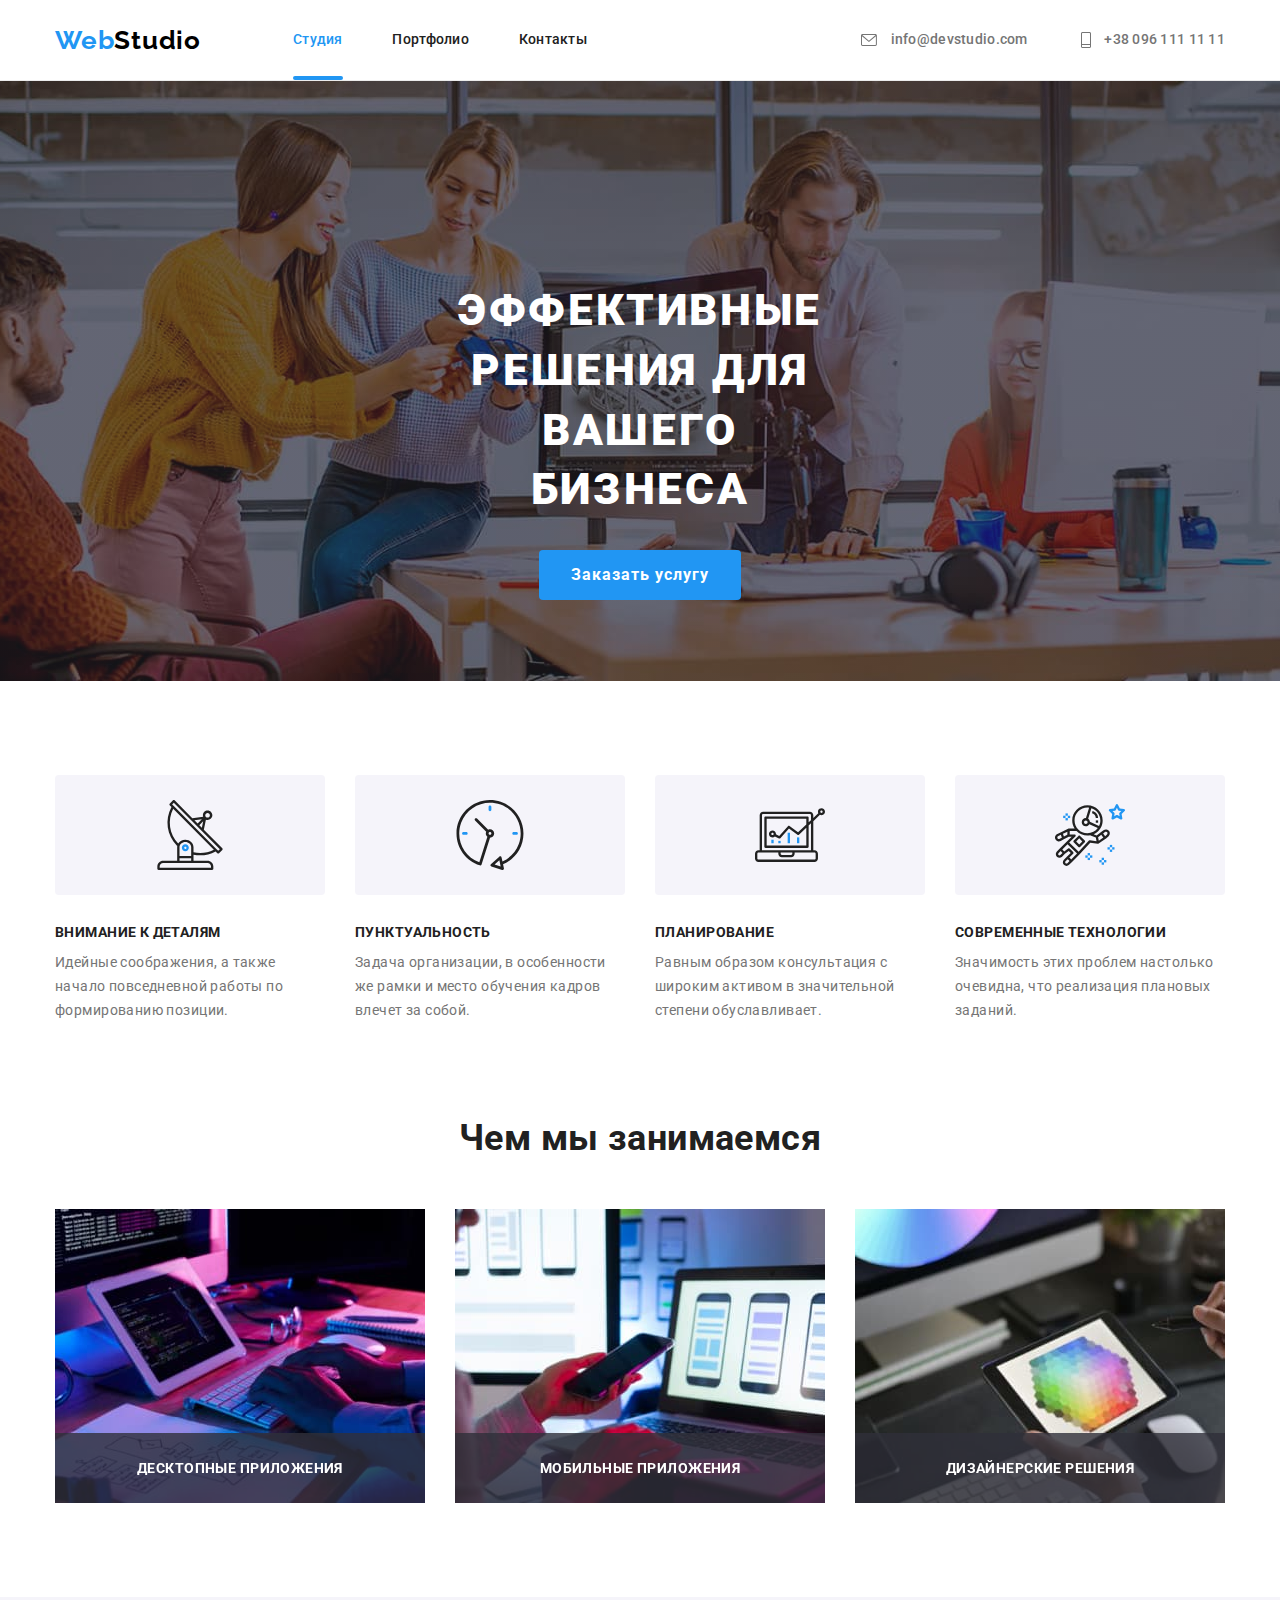
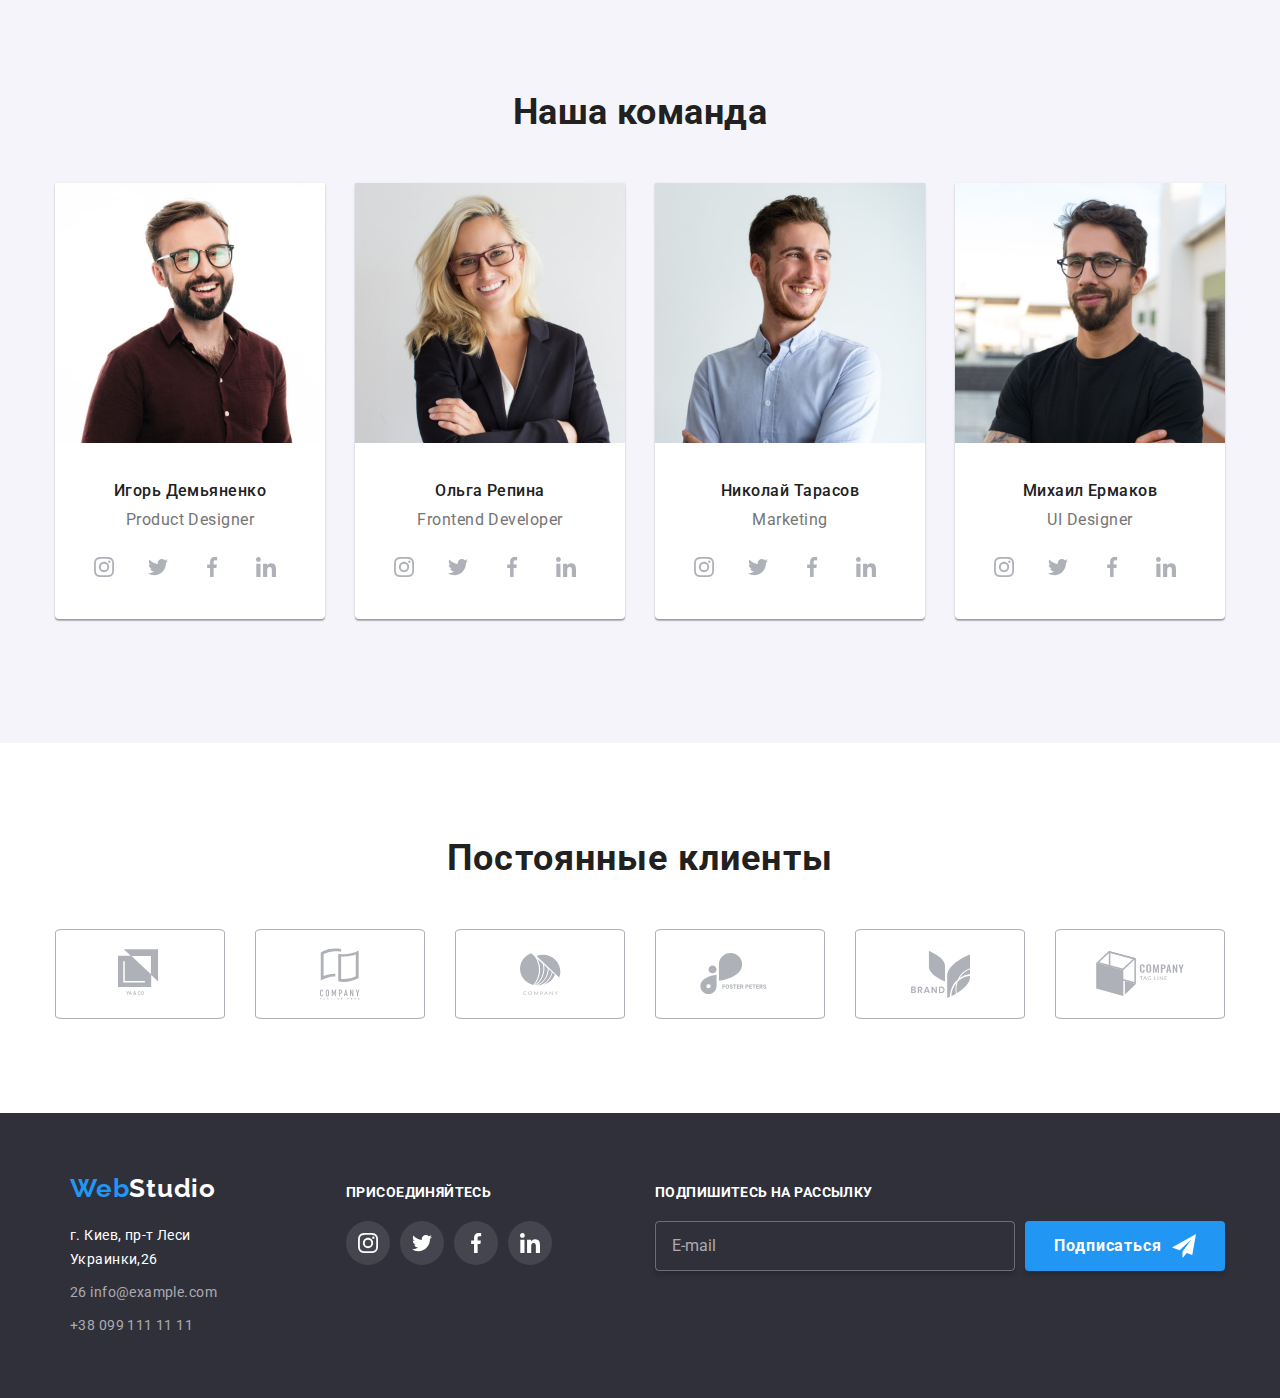
==== index.html @ d1e8213a "Клонирует файлы проекта" ====
<!DOCTYPE html>
<html lang="ru">
  <head>
    <meta charset="UTF-8" />
    <meta name="viewport" content="width=device-width, initial-scale=1.0" />
    <title>WebStudio</title>
    <link href="https://fonts.googleapis.com/css2?family=Raleway:wght@700&display=swap" rel="stylesheet">
    <link href="https://fonts.googleapis.com/css2?family=Roboto:wght@400;500;700&display=swap" rel="stylesheet">
    <link rel="stylesheet" href="https://cdnjs.cloudflare.com/ajax/libs/modern-normalize/1.0.0/modern-normalize.min.css">
    <link rel="stylesheet" href="./css/styles.css">
  </head>
  <body>
    <header class="header">
     <div class="flex-container">
      <nav class="flex-nav">
        <a href="index.html" class="logo"> <span class="accent">Web</span>Studio </a>
        <ul class="flex-list">
          <li><a href="./index.html" class="nav-link current">Студия</a></li>
          <li><a href="./portfolio.html" class="nav-link">Портфолио</a></li>
          <li><a href="#contacts" class="nav-link">Контакты</a></li>
        </ul>
      </nav>
      <address>
        <a href="mailto:info@devstudio.com" class="contact mail">
          <svg class="mail-icon">
            <use href="./images/sprite.svg#icon-envelope"></use>
          </svg>
          info@devstudio.com </a>
        <a href="tel:+380961111111" class="contact">
          <svg class="phone-icon">
            <use href="./images/sprite.svg#icon-Vector"></use>
          </svg>
          +38 096 111 11 11</a>
      </address>
    </div>
    </header>
    <main>
      <section class="m-section">
        <h1 class="m-section-title">Эффективные решения для вашего бизнеса</h1>
        <button type="button" class="m-section-service" data-modal-open>Заказать услугу</button>
      </section>

      <section class="advantages">
        <div class="container"><h2 class="visually-hidden">Преимущества компании</h2>
        <ul class="flex-advantages">
          <li class="list-item icon-antenna">
            <h3 class="advantages-list">Внимание к деталям</h3>
            <p class="advantages-text">
              Идейные соображения, а также начало повседневной работы по
              формированию позиции.
            </p>
          </li>
          <li class="list-item icon-clock">
            <h3 class="advantages-list">Пунктуальность</h3>
            <p class="advantages-text">
              Задача организации, в особенности же рамки и место обучения кадров
              влечет за собой.
            </p>
          </li>
          <li class="list-item icon-diagram">
            <h3 class="advantages-list">Планирование</h3>
            <p class="advantages-text">
              Равным образом консультация с широким активом в значительной
              степени обуславливает.
            </p>
          </li>
          <li class="list-item icon-astronaut">
            <h3 class="advantages-list">Cовременные технологии</h3>
            <p class="advantages-text">
              Значимость этих проблем настолько очевидна, что реализация
              плановых заданий.
            </p>
          </li>
        </ul></div>

        
      </section>

      <section class="work">
        <div class="container"><h2 class="work-title">Чем мы занимаемся</h2>
        <ul class="flex-work">
          <li class="work-item">
           
            <img class="work-image" src="./images/box1.jpg" alt="Компьютер" width="370" height="294" />
            <p class="work-name">Десктопные приложения</p>
           
          </li>
          <li class="work-item">
            <img class="work-image" src="./images/box2.jpg" alt="Телефон" width="370" height="294" />
            <p class="work-name">Мобильные приложения</p>
          </li>
          <li class="work-item">
            <img class="work-image" src="./images/box3.jpg" alt="Планшет" width="370" height="294" />
            <p class="work-name">Дизайнерские решения</p>
          </li>
        </ul></div>
      </section>

      <section class="team">
      <div class="container-team">
        <h2 class="team-title">Наша команда</h2>
        <div class="container-detail"> 
          <ul class="flex-team">
            <li class="list-item">
              <img src="./images/img.jpg" alt="Фото Игоря Демьяненко" width="270" height="260" />
              <h3 class="team-name">Игорь Демьяненко</h3>
              <p class="team-position">Product Designer</p>
              <ul class="link-list">
                <li>
                  <a href="" class="team-link">
                    <svg class="team-link-icon">
                      <use href="./images/sprite.svg#icon-instagram"></use>
                    </svg>
                  </a></li>
                <li><a href="" class="team-link">
                    <svg class="team-link-icon">
                      <use href="./images/sprite.svg#icon-twitter"></use>
                    </svg>
                  </a></li>
                <li><a href="" class="team-link">
                    <svg class="team-link-icon">
                      <use href="./images/sprite.svg#icon-facebook"></use>
                    </svg>
                  </a></li>
                <li><a href="" class="team-link">
                    <svg class="team-link-icon">
                      <use href="./images/sprite.svg#icon-linkedin"></use>
                    </svg>
                  </a></li>
              </ul>
            </li>
            <li class="list-item">
              <img src="./images/img(1).jpg" alt="Фото Ольги Репиной" width="270" height="260" />
              <h3 class="team-name">Ольга Репина</h3>
              <p class="team-position">Frontend Developer</p>
              <ul class="link-list">
                <li>
                  <a href="" class="team-link">
                  <svg class="team-link-icon">
                    <use href="./images/sprite.svg#icon-instagram"></use>
                  </svg>
                  </a></li>
                <li><a href="" class="team-link">
                  <svg class="team-link-icon">
                    <use href="./images/sprite.svg#icon-twitter"></use>
                  </svg>
                </a></li>
                <li><a href="" class="team-link">
                  <svg class="team-link-icon">
                    <use href="./images/sprite.svg#icon-facebook"></use>
                  </svg>
                </a></li>
                <li><a href="" class="team-link">
                  <svg class="team-link-icon">
                    <use href="./images/sprite.svg#icon-linkedin"></use>
                  </svg>
                </a></li>
              </ul>
            </li>
            <li class="list-item">
              <img src="./images/img(2).jpg" alt="Фото Николая Тарасова" width="270" height="260" />
              <h3 class="team-name">Николай Тарасов</h3>
              <p class="team-position">Marketing</p>
              <ul class="link-list">
                <li>
                  <a href="" class="team-link">
                    <svg class="team-link-icon">
                      <use href="./images/sprite.svg#icon-instagram"></use>
                    </svg>
                  </a></li>
                <li><a href="" class="team-link">
                    <svg class="team-link-icon">
                      <use href="./images/sprite.svg#icon-twitter"></use>
                    </svg>
                  </a></li>
                <li><a href="" class="team-link">
                    <svg class="team-link-icon">
                      <use href="./images/sprite.svg#icon-facebook"></use>
                    </svg>
                  </a></li>
                <li><a href="" class="team-link">
                    <svg class="team-link-icon">
                      <use href="./images/sprite.svg#icon-linkedin"></use>
                    </svg>
                  </a></li>
              </ul>
            </li>
            <li class="list-item">
              <img src="./images/img(3).jpg" alt="Фото Михаила Ермакова" width="270" height="260" />
              <h3 class="team-name">Михаил Ермаков</h3>
              <p class="team-position">UI Designer</p>
              <ul class="link-list">
                <li>
                  <a href="" class="team-link">
                    <svg class="team-link-icon">
                      <use href="./images/sprite.svg#icon-instagram"></use>
                    </svg>
                  </a></li>
                <li><a href="" class="team-link">
                    <svg class="team-link-icon">
                      <use href="./images/sprite.svg#icon-twitter"></use>
                    </svg>
                  </a></li>
                <li><a href="" class="team-link">
                    <svg class="team-link-icon">
                      <use href="./images/sprite.svg#icon-facebook"></use>
                    </svg>
                  </a></li>
                <li><a href="" class="team-link">
                    <svg class="team-link-icon">
                      <use href="./images/sprite.svg#icon-linkedin"></use>
                    </svg>
                  </a></li>
              </ul>
            </li>
          </ul>
        </div>
      </div>
       
      </section>
      <section class="clients customer">
        <div class="container">
          <h2 class="clients-title">Постоянные клиенты</h2>
          <ul class="client-list">
            <li>
              <a href="" class="clients-link">
                <svg class="clients-link-icon client1">
                  <use href="./images/sprite.svg#icon-client1"></use>
                </svg>
              </a>  
            </li>
            <li>
              <a href="" class="clients-link">
                <svg class="clients-link-icon client2">
                  <use href="./images/sprite.svg#icon-client2"></use>
                </svg>
              </a>
            </li>
            <li>
              <a href="" class="clients-link">
                <svg class="clients-link-icon client3">
                  <use href="./images/sprite.svg#icon-client3"></use>
                </svg>
              </a>
            </li>
            <li>
              <a href="" class="clients-link">
                <svg class="clients-link-icon client4">
                  <use href="./images/sprite.svg#icon-client4"></use>
                </svg>
              </a>
            </li>
            <li>
              <a href="" class="clients-link">
                <svg class="clients-link-icon client5">
                  <use href="./images/sprite.svg#icon-client5"></use>
                </svg>
              </a>
            </li>
            <li>
              <a href="" class="clients-link">
                <svg class="clients-link-icon client6">
                  <use href="./images/sprite.svg#icon-client6"></use>
                </svg>
              </a>
            </li>    
          </ul>
        </div>
      </section>
    </main>

  <footer class="footer-page">
    <div class="container flex-contacts">
      <div class="our-contacts">
        <a href="./index.html" class="logo footer-logo"><span class="accent">Web</span>Studio </a>
        <address id="contacts" class="footer-contacts">
          <span class="footer-address">г. Киев, пр-т Леси Украинки,26</span>
          <span class="mail">26 info@example.com</span>
          +38 099 111 11 11
        </address>
      </div>
      <div class="social">
        <p> присоединяйтесь </p>
        <ul class="social-list">
          <li>
            <a class="social-links">
              <svg class="social-links-icon">
                <use href="./images/sprite.svg#icon-instagram">
                </use>
              </svg>
            </a>
          </li>
          <li><a class="social-links">
              <svg class="social-links-icon">
                <use href="./images/sprite.svg#icon-twitter">
                </use>
              </svg>
            </a></li>
          <li><a class="social-links">
              <svg class="social-links-icon">
                <use href="./images/sprite.svg#icon-facebook">
                </use>
              </svg>
            </a></li>
          <li><a class="social-links">
              <svg class="social-links-icon">
                <use href="./images/sprite.svg#icon-linkedin">
                </use>
              </svg>
            </a></li>
        </ul>
      </div>
      <div class="subscription">
        <p> Подпишитесь на рассылку </p>
        <form class="form-email">
          <input class="input-email" type="email" name="email" placeholder="E-mail">
          <button class="subscribe">
            <svg class="send-icon">
              <use href="./images/sprite.svg#icon-send"></use>
            </svg>
            <span class="subscribe-text">Подписаться</span></button>
        </form>
      </div>
    </div>
  </footer>
  <div class="backdrop is-hidden" data-modal>
    <div class="modal">
      <button class="close" data-modal-close>
        <svg class="icon-close">
          <use href="./images/sprite.svg#icon-close">
          </use>
        </svg>
      </button>
      <b>Оставьте свои данные, мы вам перезвоним</b>
      <form class="Feedback">
        <label class="form-field">
          <span class="form-label">Имя</span>
          <svg class="icon-form">
            <use href="./images/sprite.svg#icon-person-black">
            </use>
          </svg>
          <input class="info" type="text" name="name" autocomplete="off">
        </label>
        <label class="form-field"><span class="form-label">Телефон</span>
          <svg class="icon-form">
            <use href="./images/sprite.svg#icon-phone-black">
            </use>
          </svg>
          <input class="info" type="tel" name="telefon" autocomplete="off">
        </label>
        <label class="form-field">
          <span class="form-label">Почта</span>
          <svg class="icon-form">
            <use href="./images/sprite.svg#icon-email-black">
            </use>
          </svg>
          <input class="info" type="email" name="email">
        </label>
        <label class="form-field" for="comment">Комментарий</label>
        <textarea class="comment" name="comment" rows="5"  id="comment" placeholder="Введите текст"></textarea>
        <label class="checkbox-agreement">
            <input class="checkbox" type="checkbox" name="agreement" autocomplete="off">
            <span class="checkbox-icon"></span>
            <span class="checkbox-text">Соглашаюсь с рассылкой и принимаю</span>
            <a class="agreement" href=""> Условия договора</a>
        </label>
        <button  class="send">Отправить</button>
      </form>
    </div>
  </div>
  <script src="./js/modal.js"></script>
  </body>
</html>
---- css/styles.css ----
/* основной цвет текста  #212121 */
/* вторичный цвет текста  #757575 */
/* Акцент #2196f3 */
/* Белый цвет, который часто используется в макете #ffffff */
/* Фон кнопки-фильтра "Портфолио" #f5f4fa */
/* Основной фон #FFFFFF */
/* Вторичный фон #F5F4FA */
/* Фон футера и осн секции #2F303A */

:root {
  --primary-text-color: #212121;
  --accent-text-color: #2196f3;
  --secondary-text-color: #757575;
  --another-text-color: #ffffff;
  --primery-bgc: #ffffff;
  --accent-bgc: #2196f3;
  --footer-m-section-bgc: #2f303a;
  --secondary-bgc: #f5f4fa;
  --another-bgc: #212121;
  --time-distribution-function: cubic-bezier(0.4, 0, 0.2, 1);
}

body {
  font-family: Roboto, sans-serif;
  font-weight: 400;
  font-size: 14px;
  line-height: 1.71;
  letter-spacing: 0.03em;

  color: var(--primary-text-color);
}

/* Стилизация по тегам */

button {
  font-family: inherit;
}

ul {
  padding: 0;
  margin: 0;

  list-style: none;
}

/* Контейнер */

.container {
  margin-left: auto;
  margin-right: auto;
  width: 1200px;
  padding-left: 15px;
  padding-right: 15px;

  /* outline: 2px solid tomato; */
}

/* Навигация и контакты */

.header {
  border-bottom: 1px solid #ececec;
  background-color: var(--primery-bgc);
}

.logo {
  font-family: Raleway, sans-serif;
  font-weight: 700;
  font-size: 26px;
  line-height: 1.19;
  text-decoration: none;
  letter-spacing: 0.03em;

  color: #000000;
}

.accent {
  color: var(--accent-text-color);
}

.nav-link,
.contact {
  font-weight: 500;
  line-height: 1.14;
  letter-spacing: 0.02em;
  text-decoration: none;

  color: var(--primary-text-color);

  transition: color 250ms var(--time-distribution-function);
}

.nav-link:hover,
.nav-link:focus {
  color: var(--accent-text-color);
}

.current {
  display: block;
  position: relative;
  color: var(--accent-text-color);
}

.current::after {
  content: "";
  display: block;
  width: 100%;
  height: 4px;
  border-radius: 2px;
  background-color: var(--accent-text-color);
  position: absolute;
  top: 44px;
}

.contact {
  color: var(--secondary-text-color);
  font-style: normal;
  transition: color 250ms var(--time-distribution-function);
}
.contact:hover,
.contact:focus {
  color: var(--accent-text-color);
}
.contact:hover .mail-icon,
.contact:focus .mail-icon {
  fill: var(--accent-text-color);
}
.contact:hover .phone-icon,
.contact:focus .phone-icon {
  fill: var(--accent-text-color);
}

.flex-container {
  margin-left: auto;
  margin-right: auto;
  width: 1200px;
  padding-left: 15px;
  padding-right: 15px;

  display: flex;
  justify-content: space-between;
  align-items: center;
  height: 80px;
}

.flex-nav {
  display: flex;
  width: 532px;
  justify-content: space-between;
  align-items: center;
}

.flex-list {
  display: flex;
  width: 294px;
  justify-content: space-between;
  align-items: center;
}

.header .mail {
  margin-right: 50px;
}

.mail-icon,
.phone-icon {
  display: inline-flex;
  vertical-align: middle;
  margin-right: 10px;
  width: 16px;
  height: 12px;
  fill: currentColor;
  transition: fill 250ms var(--time-distribution-function);
}

.phone-icon {
  width: 10px;
  height: 16px;
}

/* Главная секция  */

.m-section {
  height: 600px;
  max-width: 1600px;
  margin-left: auto;
  margin-right: auto;
  padding: 200px 452px;
  text-align: center;

  background-image: linear-gradient(
      to right,
      rgba(47, 48, 58, 0.4),
      rgba(47, 48, 58, 0.4)
    ),
    url(../images/Image-hero.jpg);
  background-repeat: no-repeat;
  background-position: center;
  background-size: cover;
  background-color: rgba(0, 0, 0, 0.8);
}

.m-section-title {
  margin-top: 0;
  margin-bottom: 30px;

  font-weight: 900;
  font-size: 44px;
  line-height: 1.36;
  letter-spacing: 0.06em;
  text-transform: uppercase;

  color: var(--another-text-color);

  /* outline: 2px solid tomato; */
}

.m-section-service {
  display: inline-block;
  padding: 10px 32px;
  border-radius: 4px;
  min-width: 200px;
  border: none;

  font-weight: 700;
  font-size: 16px;
  line-height: 1.875;
  letter-spacing: 0.06em;
  text-align: center;

  background-color: var(--accent-text-color);
  color: var(--another-text-color);

  transition: background-color 250ms var(--time-distribution-function), color 250ms var(--time-distribution-function);
}

.m-section-service:hover,
.m-section-service:focus {
  background-color: var(--primery-bgc);
  color: var(--accent-text-color);
}

/* Модальное окно */

.backdrop {
  position: fixed;
  top: 0;
  left: 0;

  width: 100%;
  height: 100%;

  background: rgba(0, 0, 0, 0.2);

  opacity: 1;
  transition: opacity 250ms var(--time-distribution-function);
}

.backdrop.is-hidden {
  opacity: 0;
  pointer-events: none;
}

.backdrop.is-hidden .modal {
  transform: translate(-50%, -50%) scale(1.3);
}

.modal {
  position: absolute;
  top: 50%;
  left: 50%;
  padding: 40px;

  min-width: 528px;
  min-height: 581px;

  background-color: var(--primery-bgc);

  transform: translate(-50%, -50%) scale(1);
  transition: transform 250ms var(--time-distribution-function);
}

.close {
  position: absolute;
  top: 8px;
  right: 8px;

  width: 30px;
  height: 30px;

  border: 1px solid rgba(0, 0, 0, 0.1);
  border-radius: 50%;
  background: var(--primery-bgc);
}

.icon-close{
  position: absolute;
  top: 50%;
  left: 50%;
  transform: translate(-50%, -50%);

  width: 18px;
  height: 18px;
}

.close:hover,
.close:focus {
  fill: var(--accent-bgc);
}

.modal b {
  display: block;
  margin-bottom: 12px;

  font-size: 20px;
  line-height: 1.15;
  text-align: center;
}

.info {
  display: block;
  margin-top: 4px;
  margin-bottom: 10px;
  padding-top: 11px;
  padding-right: 12px;
  padding-bottom: 11px;
  padding-left: 42px;
  width: 100%;
  height: 40px;

  border: 1px solid rgba(33, 33, 33, 0.2);
  border-radius: 4px;

  transition: border-color 250ms var(--time-distribution-function);
}

.form-field {
  position: relative;
  display: block;

  font-size: 12px;
  line-height: 1.17;
  letter-spacing: 0.01em;

  color: var(--secondary-text-color);
}

.icon-form {
  position: absolute;
  width: 18px;
  height: 18px;
  left: 12px;
  bottom: 11px;

  transition: fill 250ms var(--time-distribution-function);
}

.comment {
  display: block;
  padding: 12px 16px;
  margin-top: 4px;
  margin-bottom: 20px;
  width: 100%;
  height: 120px;
  resize: none;

  border: 1px solid rgba(33, 33, 33, 0.2);
  border-radius: 4px;

  transition: border-color 250ms var(--time-distribution-function);
}

.comment::placeholder {
  color: rgba(117, 117, 117, 0.5);
  font-size: 12px;
  line-height: 1.17;
  letter-spacing: 0.01em;
}

.checkbox-agreement {
  display: flex;
  justify-content: center;
  align-items: center;

  margin-bottom: 30px;
}

.checkbox {
  position: absolute !important;
  clip: rect(1px 1px 1px 1px);
  clip: rect(1px, 1px, 1px, 1px);
  padding: 0 !important;
  border: 0 !important;
  height: 1px !important;
  width: 1px !important;
  overflow: hidden;
}

.checkbox-icon {
  display: inline-block;
  margin-right: 7px;
  width: 16px;
  height: 15px;
  border: 2px solid var(--another-bgc);
  border-radius: 2px;

  transition: background-color 250ms var(--time-distribution-function),border-color 250ms var(--time-distribution-function);
}

.checkbox-text {
  color: var(--secondary-text-color);
}

.checkbox:checked + .checkbox-icon {
  background-image: url(../icons/icon-check.svg);
  background-size: contain;
  background-origin: border-box;

  background-color: var(--accent-bgc);
  border-color: var(--accent-bgc);
}

.agreement {
  margin-left: 7px;
  color: var(--accent-text-color);
}

.send {
  position: absolute;
  bottom: 40px;
  left: 50%;
  transform: translateX(-50%);
  display: block;
  padding-top: 10px;
  padding-bottom: 10px;

  min-width: 200px;

  font-weight: 700;
  font-size: 16px;
  line-height: 1.875;
  text-align: center;
  letter-spacing: 0.06em;

  color: var(--another-text-color);
  background-color: var(--accent-bgc);
  box-shadow: 0px 4px 4px rgba(0, 0, 0, 0.15);
  border-radius: 4px;
  border: none;

  transition: background-color 250ms var(--time-distribution-function)
}

.send:hover,
.send:focus {
  background-color: #188CE8;
  
}

.form-field:focus-within .icon-form {
  fill: var(--accent-bgc);
  
}

.form-field:focus-within .info {
  outline: none;
  border-color: var(--accent-bgc);
}

.comment:focus {
  outline: none;
  border-color: var(--accent-bgc);
}

  /* Преимущества */
  .visually-hidden {
    position: absolute !important;
    clip: rect(1px 1px 1px 1px);
    clip: rect(1px, 1px, 1px, 1px);
    padding: 0 !important;
    border: 0 !important;
    height: 1px !important;
    width: 1px !important;
    overflow: hidden;
  }
  .advantages {
    padding-top: 94px;
    padding-bottom: 94px;
  }

  .flex-advantages {
    display: flex;
    flex-wrap: wrap;
  }

  .flex-advantages .list-item {
    width: calc((100% - 90px) / 4);
  }

  .flex-advantages .list-item:not(:last-child) {
    margin-right: 30px;
  }

  .advantages-list {
    margin-top: 30px;
    margin-bottom: 10px;

    text-transform: uppercase;
    font-size: 14px;
    line-height: 1.14;
  }

  .advantages-text {
    margin-top: 0;
    margin-bottom: 0;

    color: var(--secondary-text-color);
  }

  .advantages .list-item::before {
    content: " ";
    display: block;
    height: 120px;
    background-color: #f5f4fa;
    border-radius: 4px;
    background-repeat: no-repeat;
    background-position: center;
    background-size: 70px;

    /* outline: 1px solid blue; */
  }

  .icon-antenna::before {
    background-image: url(../icons/antenna.svg);
  }
  .icon-clock::before {
    background-image: url(../icons/clock.svg);
  }
  .icon-diagram::before {
    background-image: url(../icons/diagram.svg);
  }
  .icon-astronaut::before {
    background-image: url(../icons/astronaut.svg);
  }

  /* Услуги и Команда */

  .work {
    padding-bottom: 94px;
  }

  .flex-work > img {
    display: block;
  }

  .work-image {
    display: block;
  }

  .flex-work {
    display: flex;
    flex-wrap: wrap;
    justify-content: space-between;

    /* outline: 2px solid tomato; */
  }
  .work-item {
    /* display: flex; */
    position: relative;
  }

  .work-name {
    display: block;
    margin: 0;
    padding: 27px 0;
    width: 100%;
    font-weight: 700;
    line-height: 1.143;
    text-transform: uppercase;
    text-align: center;

    color: var(--another-text-color);

    position: absolute;
    bottom: 0;
    left: 50%;
    transform: translate(-50%);
    z-index: 1;
  }

  .work-item::after {
    display: block;
    content: "";
    width: 100%;
    height: 70px;
    background-color: rgba(47, 48, 58, 0.8);

    position: absolute;
    bottom: 0;
  }

  .flex-team {
    display: flex;
    flex-wrap: wrap;
    justify-content: space-between;
  }

  .container-team {
    padding: 94px 0;

    background-color: var(--secondary-bgc);

    /* outline: 2px solid tomato; */
  }

  .container-detail {
    margin-left: auto;
    margin-right: auto;
    width: 1200px;
    padding-left: 15px;
    padding-right: 15px;
    padding-bottom: 30px;

    /* outline: 2px solid tomato; */
  }

  .flex-team .list-item {
    background: #ffffff;
    box-shadow: 0px 1px 3px rgba(0, 0, 0, 0.12), 0px 1px 1px rgba(0, 0, 0, 0.14),
      0px 2px 1px rgba(0, 0, 0, 0.2);
    border-radius: 0px 0px 4px 4px;
    padding-bottom: 30px;
    /* outline: 2px solid tomato; */
  }

  .work-title,
  .team-title {
    margin-top: 0;
    margin-bottom: 50px;

    font-size: 36px;
    line-height: 1.17;
    text-align: center;
  }

  .team-name {
    margin-top: 30px;
    margin-bottom: 10px;

    font-weight: 500;
    font-size: 16px;
    line-height: 1.19;
    text-align: center;
    letter-spacing: 0.03em;
  }

  .team-position {
    margin: 0;
    font-size: 16px;
    line-height: 1.19;
    text-align: center;
    letter-spacing: 0.03em;

    color: var(--secondary-text-color);
  }

  .link-list {
    display: flex;
    margin-top: 16px;
    align-items: center;
    justify-content: center;
  }

  .team-link {
    display: flex;
    width: 44px;
    height: 44px;
    margin-right: 10px;
    align-items: center;
    justify-content: center;
    border-radius: 50%;
    transition: background-color 250ms var(--time-distribution-function);
  }

  .team-link:hover,
  .team-link:focus {
    background-color: var(--accent-text-color);
    border-radius: 50%;
  }
  .team-link:hover .team-link-icon,
  .team-link:focus .team-link-icon {
    fill: var(--another-text-color);
  }

  .team-link-icon {
    width: 20px;
    height: 20px;
    fill: #afb1b8;
    background-position: 50% 50%;
    transition: fill 250ms var(--time-distribution-function);
  }

  /* .team-position::after {
  content: "";
  display: block;
  height: 44px;
  width: 206px;
  margin-left: 32px;
  background-image: url(../icons/linkedin.svg), url(../icons/facebook.svg),
    url(../icons/twitter.svg), url(../icons/instagram.svg);
  background-repeat: no-repeat;
  background-position: 100%, 75%, 50%, 25%;
  background-size: 20px 20px;
  outline: 2px solid tomato; */
}

/* Постоянные клиенты */

.clients {
  padding-bottom: 94px;
}
.customer {
  padding-top: 94px;
  padding-bottom: 94px;
}

.clients-title {
  margin: 0;
  font-size: 36px;
  line-height: 1.17;
  text-align: center;
  letter-spacing: 0.03em;
  margin-bottom: 50px;
}

.client-list {
  display: flex;
  flex-wrap: wrap;
  justify-content: space-between;
}

.clients-link {
  display: flex;
  width: 170px;
  height: 90px;
  justify-content: center;
  align-items: center;
  border: 1px solid #afb1b8;
  border-radius: 4%;
  transition: border 250ms var(--time-distribution-function);
}

.clients-link-icon {
  fill: #afb1b8;
  transition: fill 250ms var(--time-distribution-function);
}

.clients-link:hover,
.clients-link:focus {
  border: 1px solid var(--accent-text-color);
}

.clients-link:hover .clients-link-icon,
.clients-link:focus .clients-link-icon {
  fill: var(--accent-text-color);
}

.client1 {
  width: 44.27px;
  height: 49.23px;
}
.client2 {
  width: 40px;
  height: 52px;
}
.client3 {
  width: 41px;
  height: 42.6px;
}
.client4 {
  width: 79.66px;
  height: 42.02px;
}
.client5 {
  width: 59px;
  height: 47px;
}
.client6 {
  width: 88.48px;
  height: 45.44px;
}

/* Подвал*/

.footer-page {
  padding: 60px 0;

  background-color: var(--footer-m-section-bgc);
}

.footer-contacts {
  display: inline-block;
  margin-right: 70px;
  padding-left: 15px;
  padding-right: 15px;

  font-style: normal;

  color: rgba(255, 255, 255, 0.6);

  /* outline: 2px solid tomato; */
}

.footer-logo {
  display: block;
  margin-bottom: 20px;
  padding-left: 15px;
  padding-right: 15px;

  color: var(--another-text-color);

  /* outline: 2px solid tomato; */
}

.footer-address {
  display: block;
  margin-bottom: 9px;

  color: var(--another-text-color);
}

.footer-page .mail {
  display: block;
  margin-bottom: 9px;
}
.footer-page .flex-contacts {
  display: flex;
  align-items: baseline;
  justify-content: flex-start;
}
.social,
.subscription {
  font-weight: 700;
  line-height: 1.14em;
  letter-spacing: 0.03em;
  text-transform: uppercase;

  color: var(--another-text-color);
}

.social {
  margin-right: 93px;
}

.social p {
  margin: 0;
  margin-bottom: 20px;
}
.social-list {
  display: flex;
  align-items: center;
  justify-content: center;
}
.social-links {
  display: flex;
  width: 44px;
  height: 44px;
  margin-right: 10px;
  align-items: center;
  justify-content: center;
  border-radius: 50%;
  background-color: rgba(255, 255, 255, 0.1);
  transition: background-color 250ms var(--time-distribution-function);
}

.social-links-icon {
  width: 20px;
  height: 20px;
  background-position: 50% 50%;
  fill: var(--another-text-color);
}
.social-links:hover,
.social-links:focus {
  background-color: var(--accent-text-color);
}

.subscription p {
  margin: 0;
  margin-bottom: 20px;
}

.form-email {
  display: flex;
  justify-content: space-between;

  min-width: 570px;
}

.input-email {
  width: 100%;
  margin-right: 10px;
  padding: 15px 16px;

  color: var(--another-text-color);
  border: 1px solid rgba(255, 255, 255, 0.3);
  border-radius: 4px;
  box-shadow: 0px 4px 4px rgba(0, 0, 0, 0.15);

  background-color: transparent;
}

.input-email::placeholder {
  font-size: 16px;
  line-height: 1.25;

  color: rgba(255, 255, 255, 0.6);
}

.subscribe {
  display: inline-flex;
  flex-direction: row-reverse;
  justify-content: center;
  align-items: center;
  min-width: 200px;
  height: 50px;
  padding: 10px 0;
  border: none;
  border-radius: 4px;

  background-color: var(--accent-bgc);
  box-shadow: 0px 4px 4px rgba(0, 0, 0, 0.15);

  color: var(--another-text-color);
  font-weight: 700;
  font-size: 16px;
  line-height: 1.875;
  text-align: center;
  letter-spacing: 0.06em;

  transition: background-color 250ms var(--time-distribution-function), color 250ms var(--time-distribution-function);
}

.subscribe:hover,
.subscribe:focus{
  background-color: var(--primery-bgc);
  color: var(--accent-text-color);
}

.subscribe:hover .send-icon,
.subscribe:focus .send-icon {
  fill: var(--accent-bgc);
}

.send-icon {
  width: 24px;
  height: 24px;

  fill: var(--primery-bgc);

  transition: fill 250ms var(--time-distribution-function);
}

.subscribe-text {
  margin-right: 10px;
}

/* Страница Портфолио */

.portfolio {
  padding-top: 94px;
  padding-bottom: 94px;
}
.filter {
  padding-bottom: 34px;
  margin-left: auto;
  margin-right: auto;
  width: 611px;

  /* outline: 2px solid tomato; */
}

.filter-list {
  display: flex;
  justify-content: space-between;

  /* background-color: yellow; */
}

.portfolio a {
  display: block;
  margin: 0;
  padding-bottom: 20px;
  text-decoration: none;

  /* outline: 1px solid red; */
}

.portfolio-filter {
  display: inline-block;
  padding: 6px 22px;
  min-width: 73px;
  border-radius: 4px;
  border: none;

  font-weight: 500;
  font-size: 16px;
  line-height: 1.62;
  text-align: center;
  letter-spacing: 0.03em;

  background-color: var(--secondary-bgc);
  color: var(--primary-text-color);

  background-position: 50% 50%;

  transition: background-color 250ms var(--time-distribution-function),
    color 250ms var(--time-distribution-function);
}

.portfolio-filter:hover,
.portfolio-filter:focus {
  border: none;

  background-color: var(--accent-text-color);
  color: var(--another-text-color);
}

.portfolio-filter:active {
  color: var(--primary-text-color);
  border: none;
}
.project img {
  display: block;
  width: 100%;
  height: auto;
}

.project-list {
  background: #ffffff;
  border: 1px solid #eeeeee;

  /* outline: 2px solid tomato; */
}
.project-link {
  box-shadow: none;
  transition: box-shadow 250ms var(--time-distribution-function);
}

.portfolio-project {
  margin-top: 20px;
  margin-bottom: 4px;

  font-size: 18px;
  line-height: 2;
  letter-spacing: 0.06em;

  color: var(--primary-text-color);
}

.portfolio-category {
  margin-top: 0;
  margin-bottom: 0;

  font-size: 16px;
  line-height: 1.87;
  letter-spacing: 0.03em;

  color: var(--secondary-text-color);
}

.container-name-project {
  width: 322px;
  margin: 0 24px;

  /* background-color: tomato; */
}

.project {
  display: flex;
  flex-wrap: wrap;

  /* background-color: yellow; */
}

.project-list {
  width: calc((100% - 60px) / 3);
  margin-right: 30px;
  margin-bottom: 30px;

  /* background-color: yellowgreen; */
}

.project-list:nth-child(3n) {
  margin-right: 0;
}

.project-list:nth-last-child(-n + 3) {
  margin-bottom: 0;
}

.project-description {
  margin: 0;
  font-size: 18px;
  line-height: 1.56;
  width: 100%;
  padding: 0 24px;

  color: var(--another-text-color);

  position: absolute;
  z-index: 1;
  opacity: 0;
  transition: opacity 250ms var(--time-distribution-function),
    transform 250ms var(--time-distribution-function);
}
.container-project-description::before {
  display: block;
  content: "";
  height: 100%;
  width: 100%;

  background-color: rgba(33, 150, 243, 0.9);

  position: absolute;
  top: 0;
  left: 0;
  opacity: 0;

  transform: translateY(100%);
  transition: opacity 250ms var(--time-distribution-function),
    transform 250ms var(--time-distribution-function);
}

.project-link:hover,
.project-link:focus {
  box-shadow: 0px 1px 1px rgba(0, 0, 0, 0.12), 0px 4px 4px rgba(0, 0, 0, 0.06),
    1px 4px 6px rgba(0, 0, 0, 0.16);
}
.project-link:hover .container-project-description::before,
.project-link:focus .container-project-description::before {
  transform: translateY(0);
  opacity: 1;
}
.project-link:hover .project-description,
.project-link:focus .project-description {
  opacity: 1;
  left: 50%;
  top: 50%;
  transform: translate(-50%, -50%);
}
.container-project-description {
  position: relative;
  overflow: hidden;
}

/* .project-list:not(:nth-last-child(-n + 3)) {
  margin-right: 30px;
}

.project-list:not(:nth-last-child(-n + 3)) {
  margin-bottom: 30px;
} */
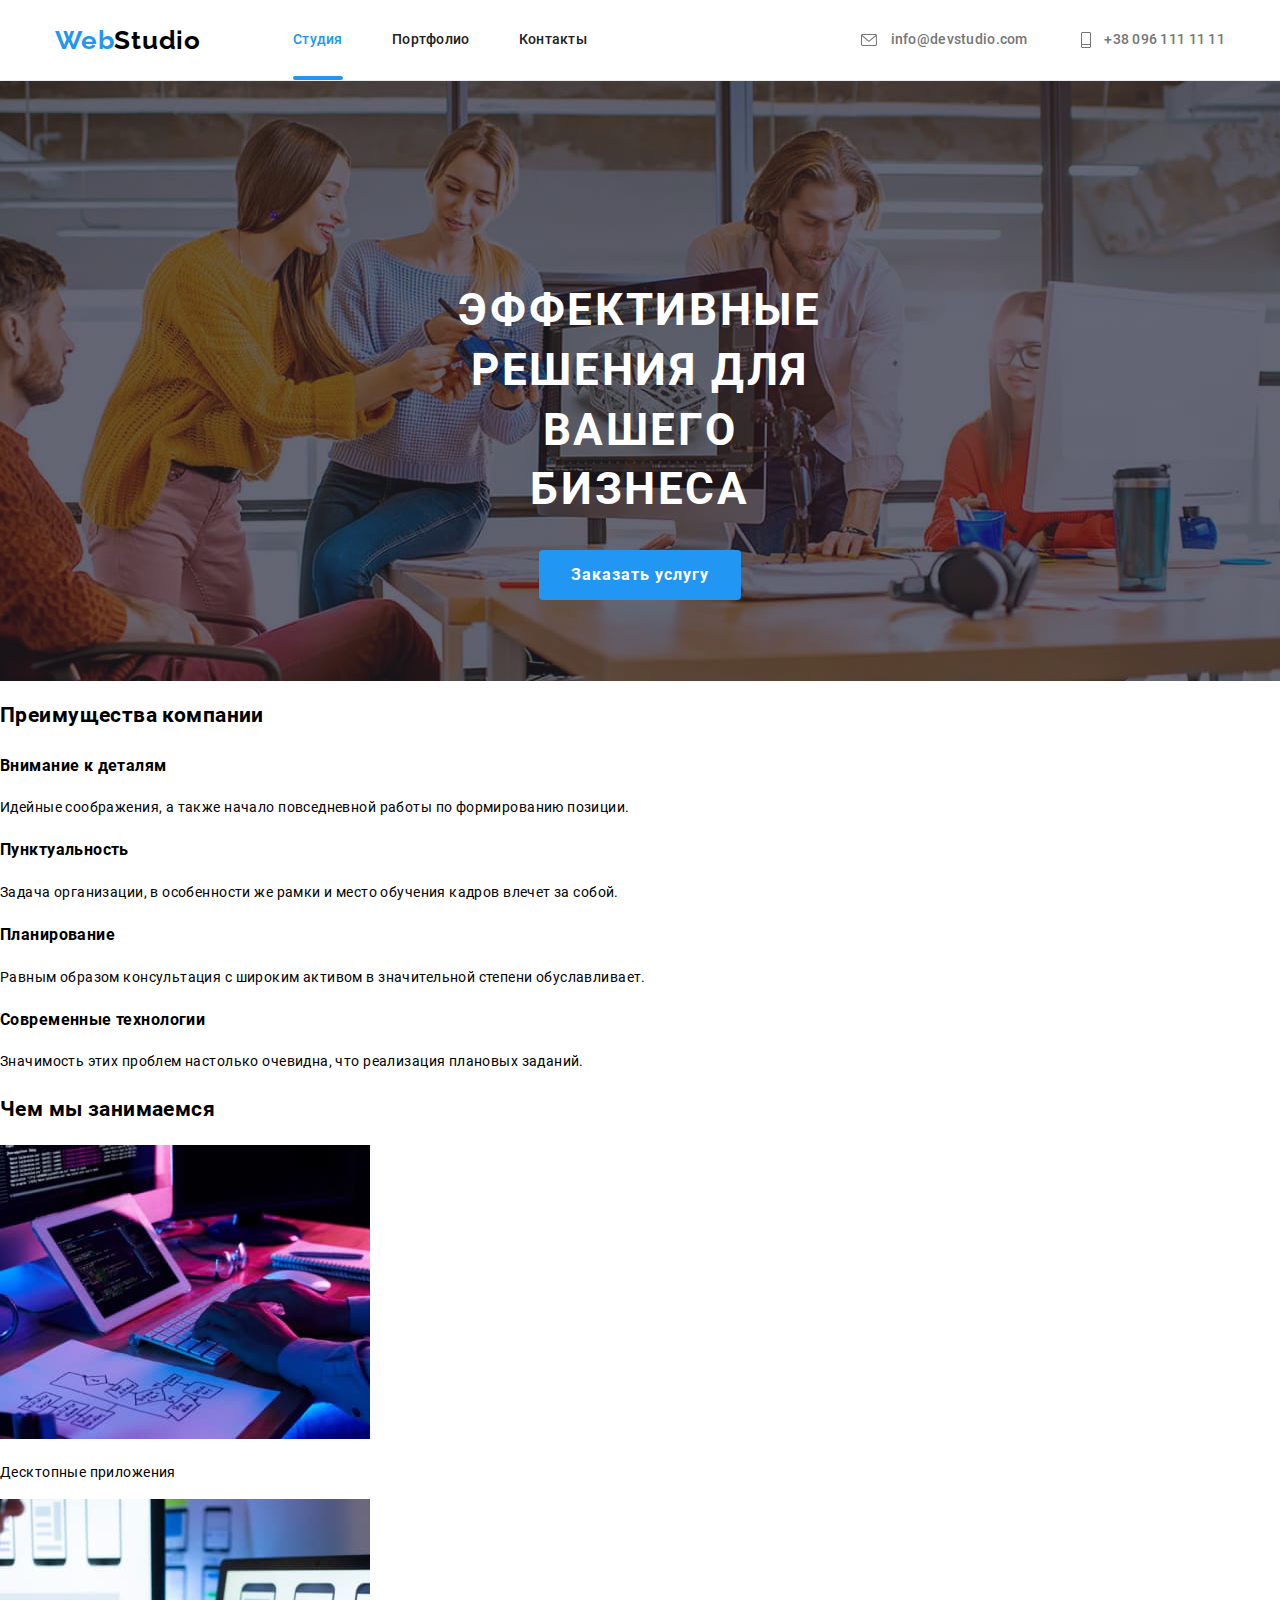
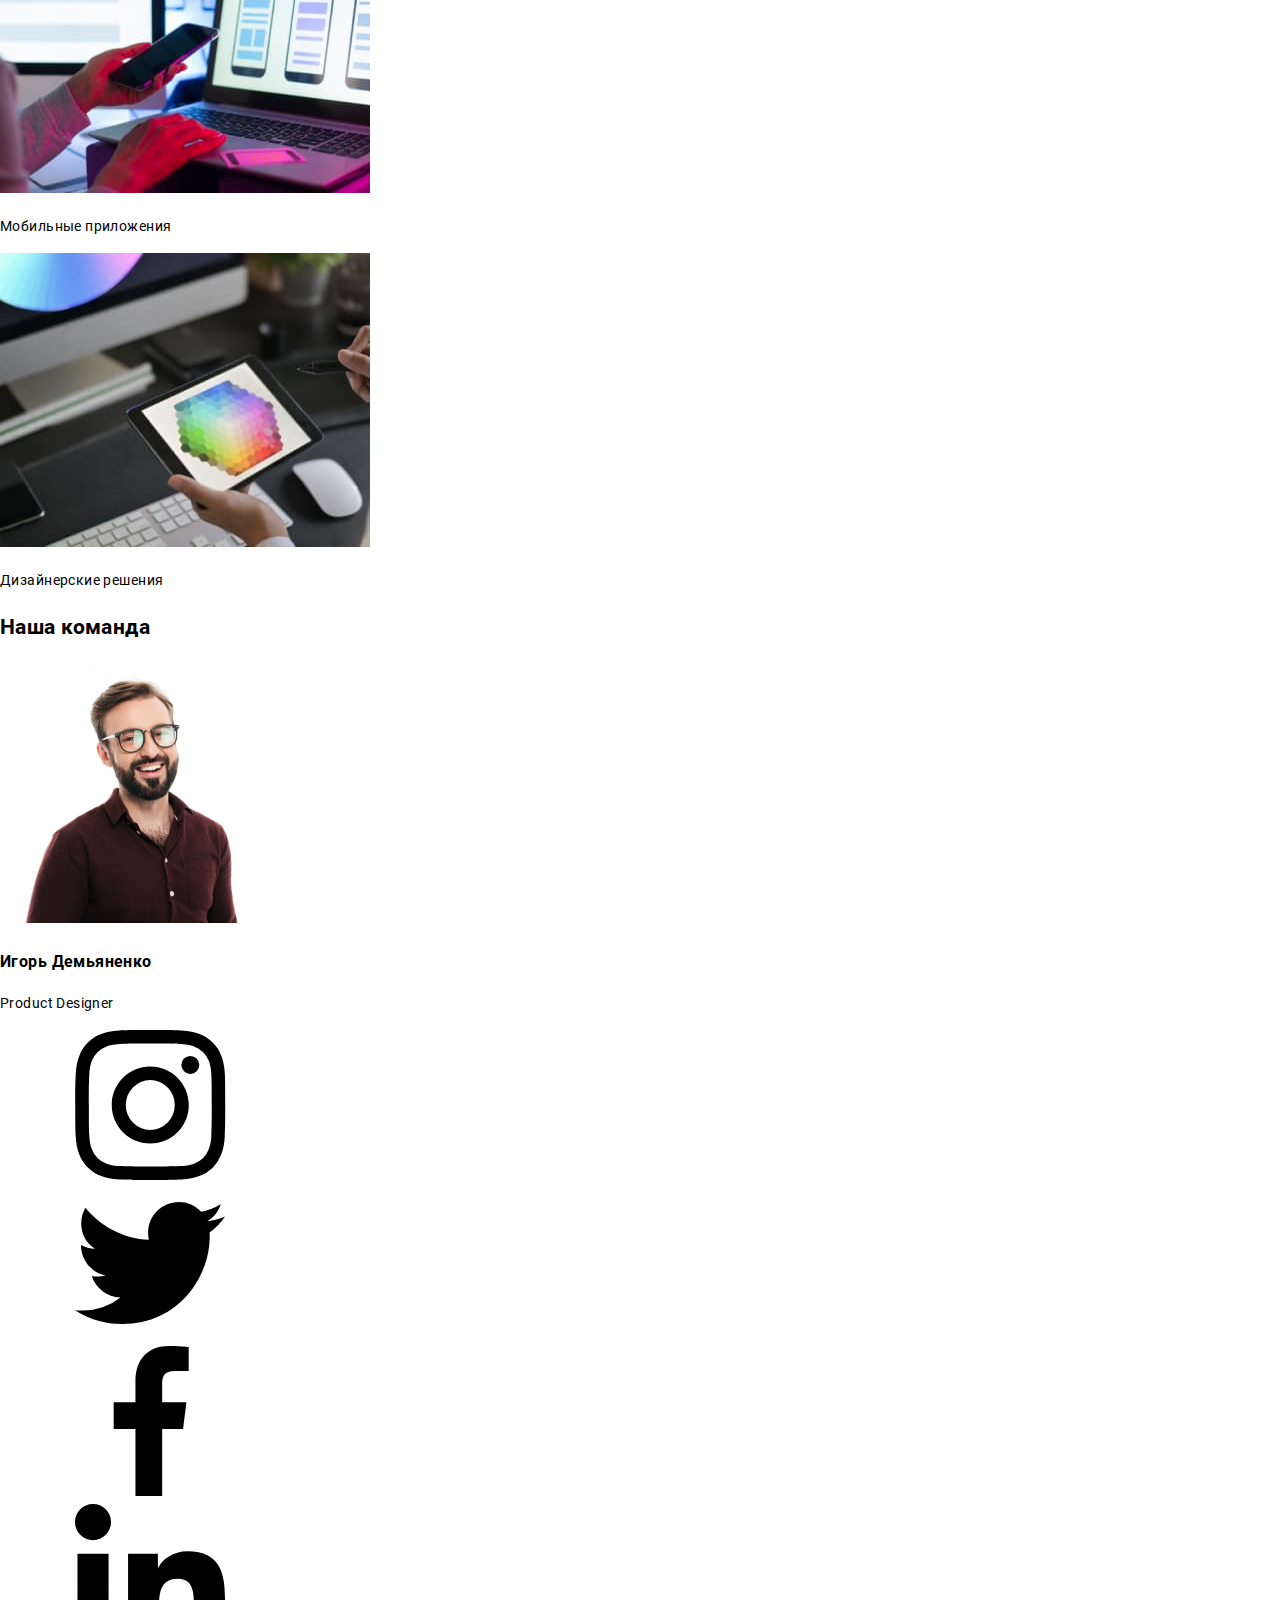
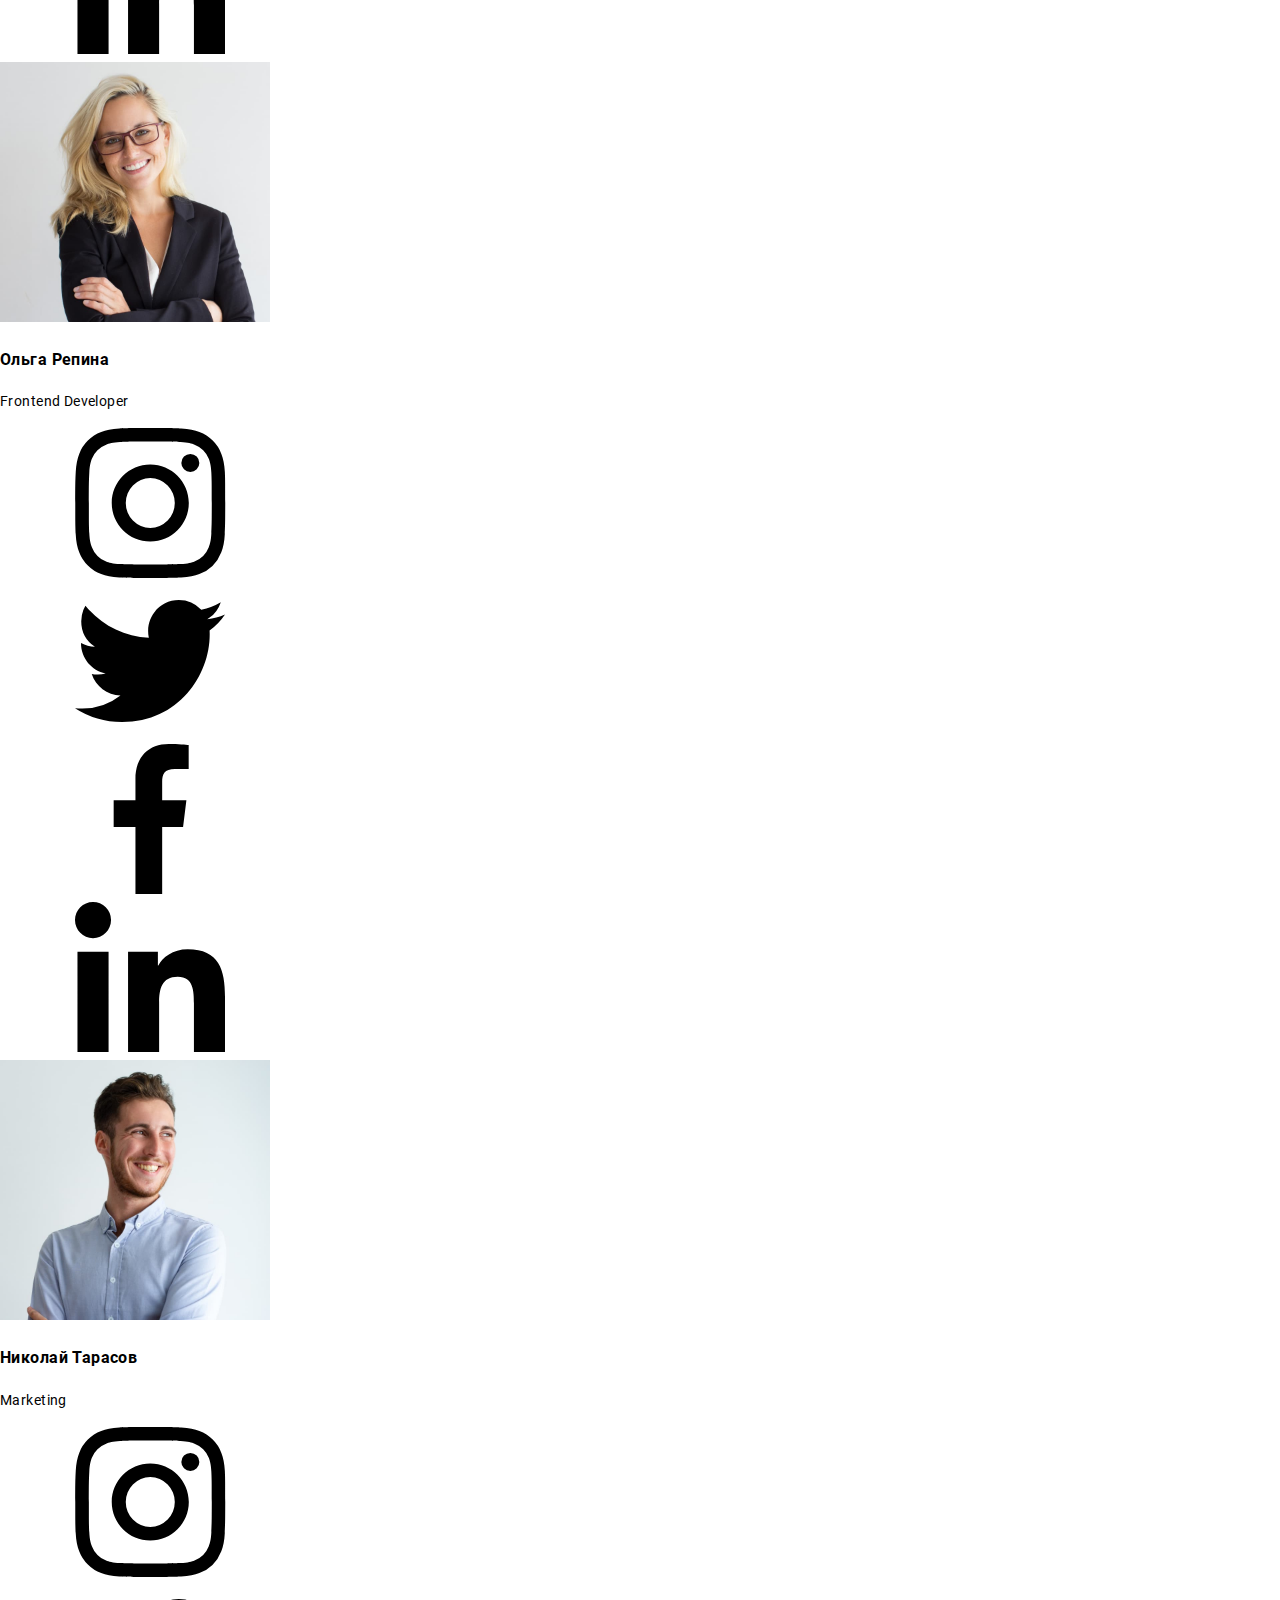
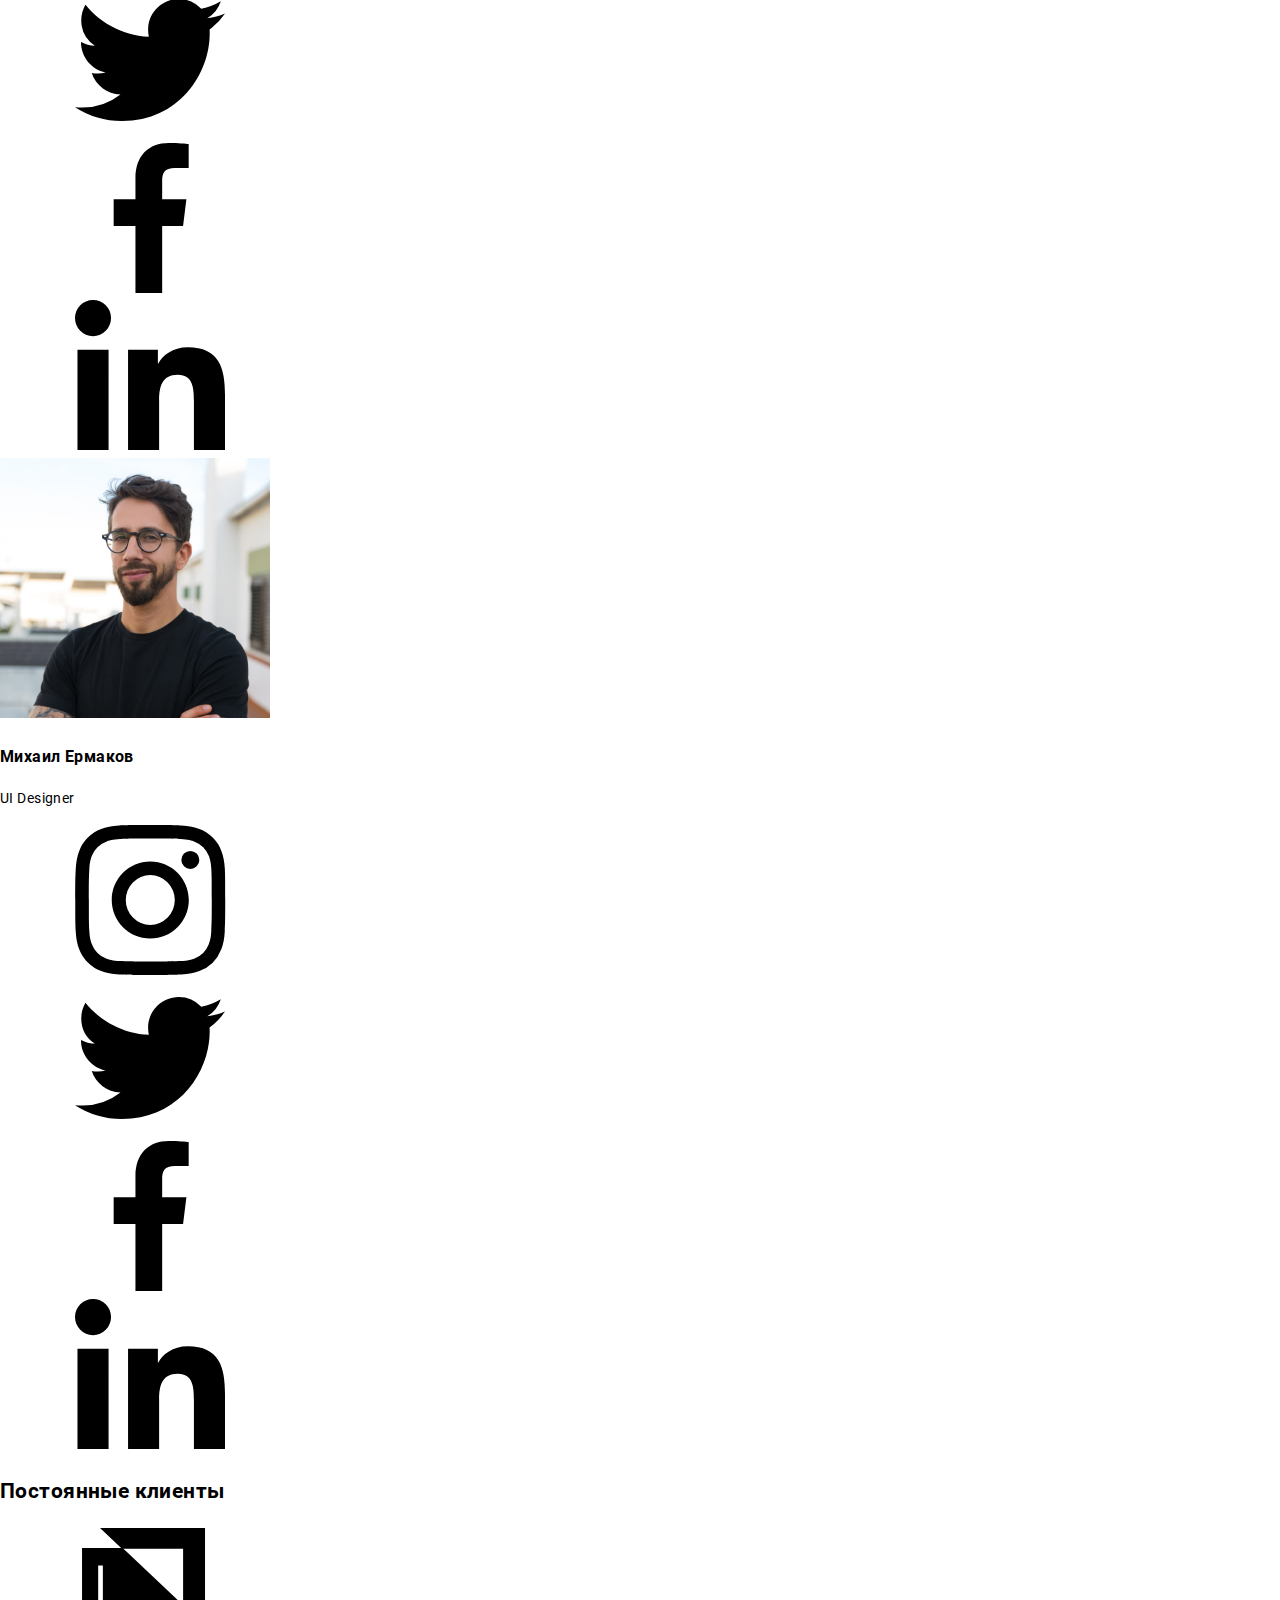
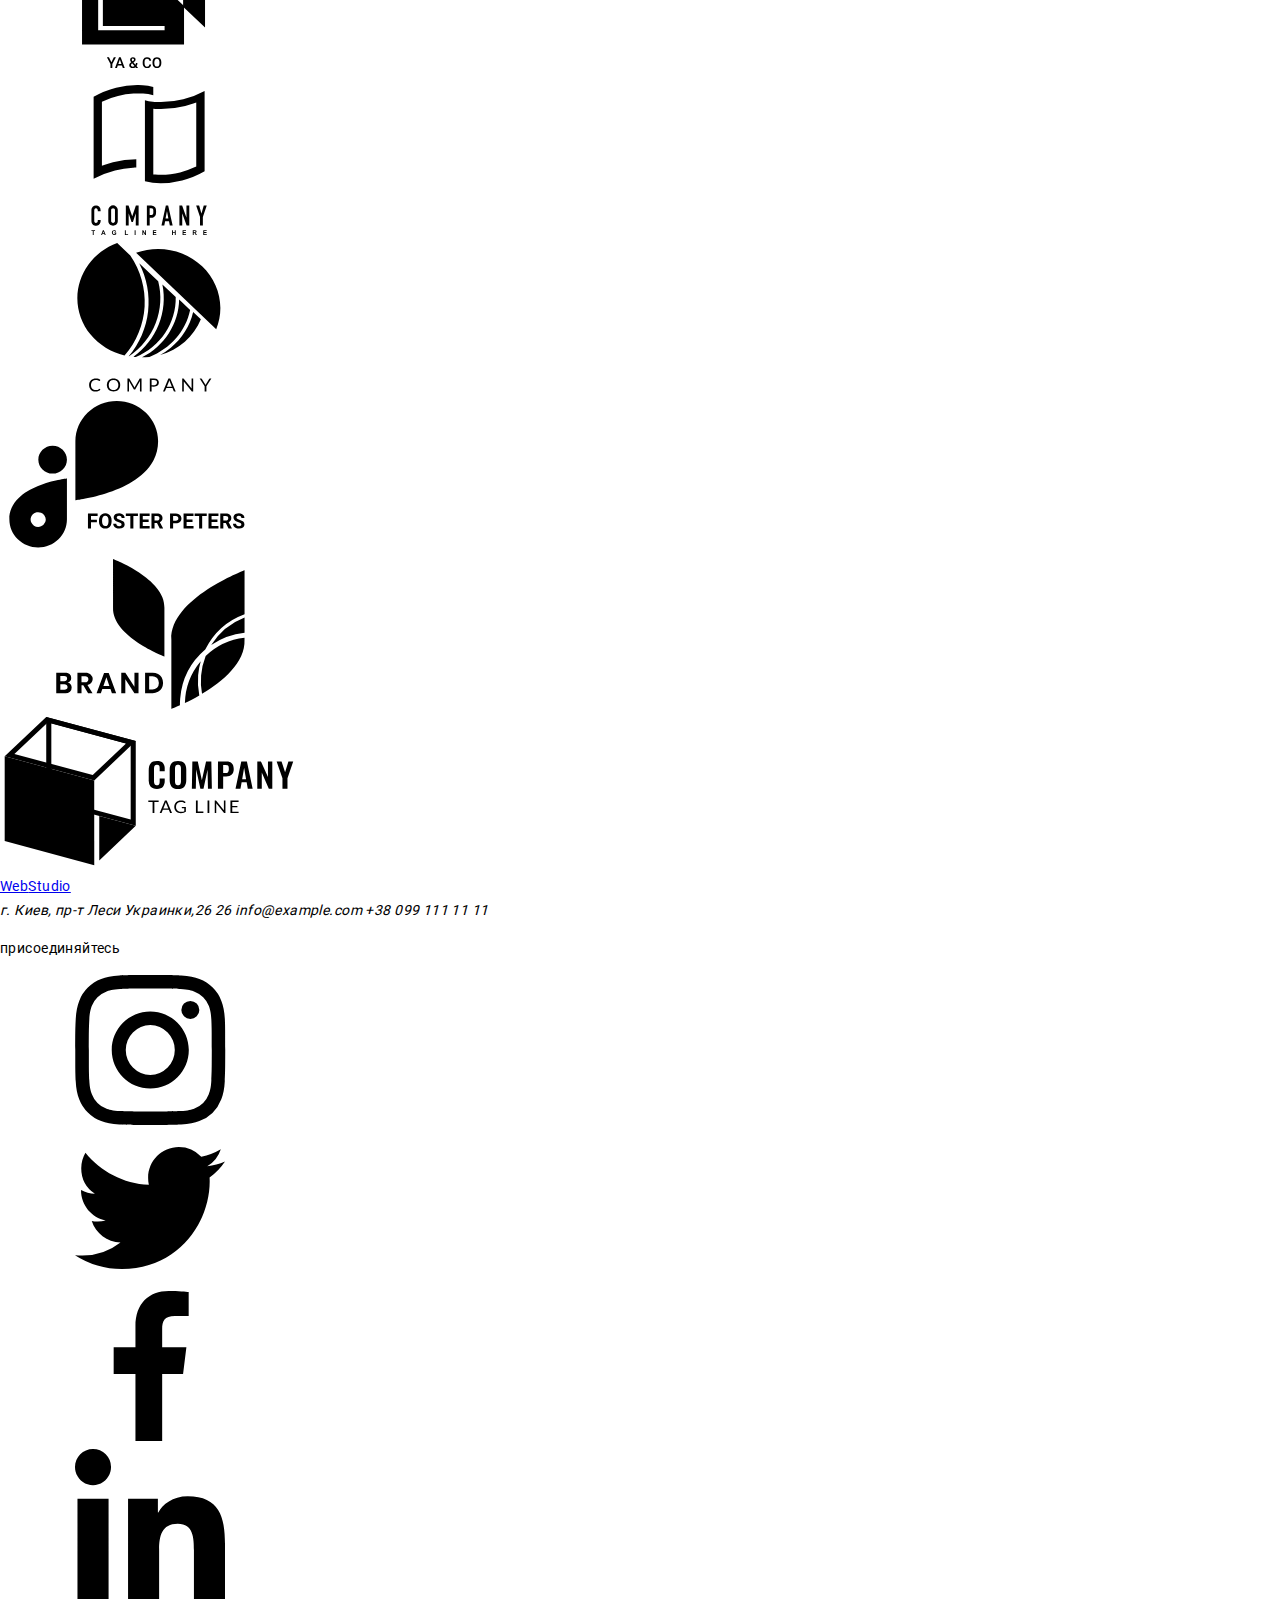
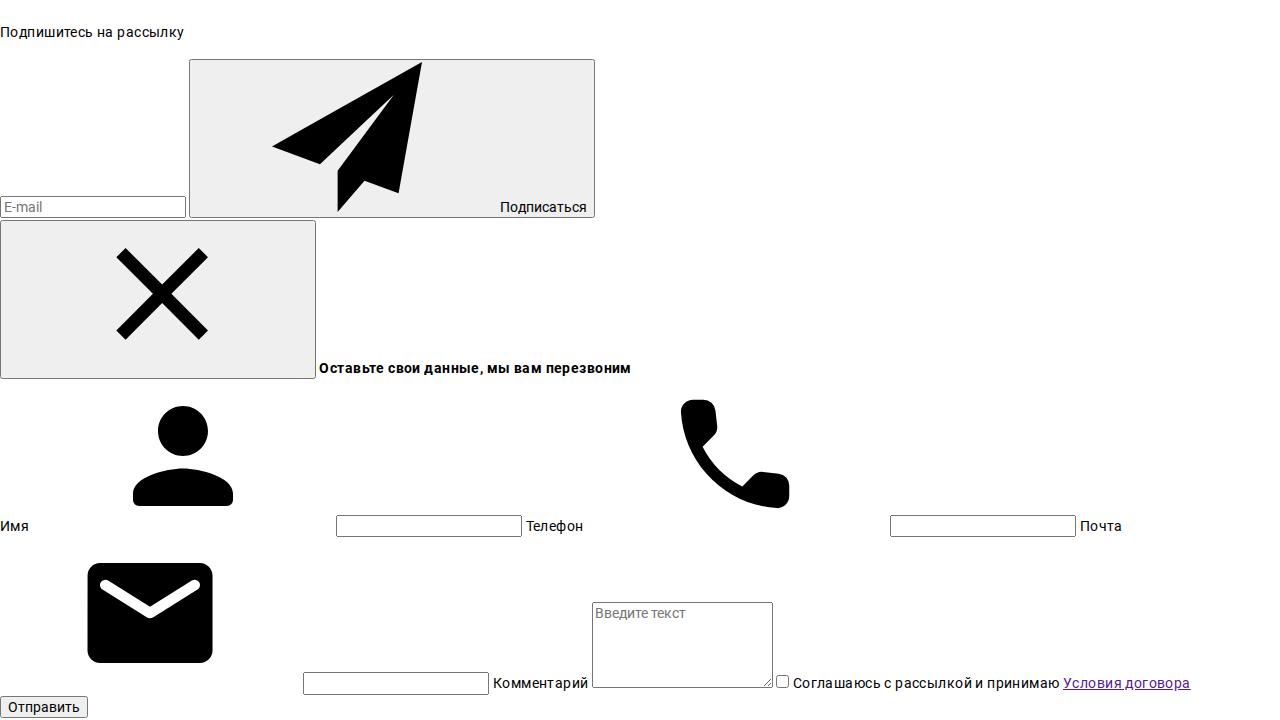
==== commit eb524a37: "Рефакторинг CSS в SASS (базовые,хедер и герой)" ====
--- a/index.html
+++ b/index.html
@@ -4,29 +4,26 @@
     <meta charset="UTF-8" />
     <meta name="viewport" content="width=device-width, initial-scale=1.0" />
     <title>WebStudio</title>
-    <link href="https://fonts.googleapis.com/css2?family=Raleway:wght@700&display=swap" rel="stylesheet">
-    <link href="https://fonts.googleapis.com/css2?family=Roboto:wght@400;500;700&display=swap" rel="stylesheet">
-    <link rel="stylesheet" href="https://cdnjs.cloudflare.com/ajax/libs/modern-normalize/1.0.0/modern-normalize.min.css">
-    <link rel="stylesheet" href="./css/styles.css">
+    <link rel="stylesheet" href="./css/main.min.css">
   </head>
   <body>
     <header class="header">
-     <div class="flex-container">
-      <nav class="flex-nav">
-        <a href="index.html" class="logo"> <span class="accent">Web</span>Studio </a>
-        <ul class="flex-list">
-          <li><a href="./index.html" class="nav-link current">Студия</a></li>
-          <li><a href="./portfolio.html" class="nav-link">Портфолио</a></li>
-          <li><a href="#contacts" class="nav-link">Контакты</a></li>
+     <div class="header-wrapper">
+      <nav class="nav">
+        <a href="index.html" class="nav__logo"> <span class="nav__accent">Web</span>Studio </a>
+        <ul class="nav__list">
+          <li><a href="./index.html" class="nav__link nav__current">Студия</a></li>
+          <li><a href="./portfolio.html" class="nav__link">Портфолио</a></li>
+          <li><a href="#contacts" class="nav__link">Контакты</a></li>
         </ul>
       </nav>
       <address>
-        <a href="mailto:info@devstudio.com" class="contact mail">
+        <a href="mailto:info@devstudio.com" class="header__contact header__mail">
           <svg class="mail-icon">
             <use href="./images/sprite.svg#icon-envelope"></use>
           </svg>
           info@devstudio.com </a>
-        <a href="tel:+380961111111" class="contact">
+        <a href="tel:+380961111111" class="header__contact">
           <svg class="phone-icon">
             <use href="./images/sprite.svg#icon-Vector"></use>
           </svg>
@@ -35,9 +32,9 @@
     </div>
     </header>
     <main>
-      <section class="m-section">
-        <h1 class="m-section-title">Эффективные решения для вашего бизнеса</h1>
-        <button type="button" class="m-section-service" data-modal-open>Заказать услугу</button>
+      <section class="hero">
+        <h1 class="hero__title">Эффективные решения для вашего бизнеса</h1>
+        <button type="button" class="hero__button" data-modal-open>Заказать услугу</button>
       </section>
 
       <section class="advantages">
--- a/css/main.min.css
+++ b/css/main.min.css
@@ -0,0 +1,3 @@
+/*! modern-normalize v1.0.0 | MIT License | https://github.com/sindresorhus/modern-normalize */*,*::before,*::after{-webkit-box-sizing:border-box;box-sizing:border-box}:root{-moz-tab-size:4;-o-tab-size:4;tab-size:4}html{line-height:1.15;-webkit-text-size-adjust:100%}body{margin:0}body{font-family:system-ui,-apple-system,"Segoe UI",Roboto,Helvetica,Arial,sans-serif,"Apple Color Emoji","Segoe UI Emoji"}hr{height:0;color:inherit}abbr[title]{-webkit-text-decoration:underline dotted;text-decoration:underline dotted}b,strong{font-weight:bolder}code,kbd,samp,pre{font-family:ui-monospace, SFMono-Regular, Consolas, "Liberation Mono", Menlo,+ monospace;font-size:1em}small{font-size:80%}sub,sup{font-size:75%;line-height:0;position:relative;vertical-align:baseline}sub{bottom:-0.25em}sup{top:-0.5em}table{text-indent:0;border-color:inherit}button,input,optgroup,select,textarea{font-family:inherit;font-size:100%;line-height:1.15;margin:0}button,select{text-transform:none}button,[type="button"],[type="reset"],[type="submit"]{-webkit-appearance:button}::-moz-focus-inner{border-style:none;padding:0}:-moz-focusring{outline:1px dotted ButtonText}:-moz-ui-invalid{box-shadow:none}legend{padding:0}progress{vertical-align:baseline}::-webkit-inner-spin-button,::-webkit-outer-spin-button{height:auto}[type="search"]{-webkit-appearance:textfield;outline-offset:-2px}::-webkit-search-decoration{-webkit-appearance:none}::-webkit-file-upload-button{-webkit-appearance:button;font:inherit}summary{display:list-item}@font-face{font-family:"Raleway";font-style:normal;font-weight:400;src:url("../fonts/raleway-v18-latin_cyrillic-regular.eot");src:local(""),url("../fonts/raleway-v18-latin_cyrillic-regular.eot?#iefix") format("embedded-opentype"),url("../fonts/raleway-v18-latin_cyrillic-regular.woff2") format("woff2"),url("../fonts/raleway-v18-latin_cyrillic-regular.woff") format("woff"),url("../fonts/raleway-v18-latin_cyrillic-regular.ttf") format("truetype"),url("../fonts/raleway-v18-latin_cyrillic-regular.svg#Raleway") format("svg")}@font-face{font-family:"Raleway";font-style:normal;font-weight:700;src:url("../fonts/raleway-v18-latin_cyrillic-700.eot");src:local(""),url("../fonts/raleway-v18-latin_cyrillic-700.eot?#iefix") format("embedded-opentype"),url("../fonts/raleway-v18-latin_cyrillic-700.woff2") format("woff2"),url("../fonts/raleway-v18-latin_cyrillic-700.woff") format("woff"),url("../fonts/raleway-v18-latin_cyrillic-700.ttf") format("truetype"),url("../fonts/raleway-v18-latin_cyrillic-700.svg#Raleway") format("svg")}@font-face{font-family:"Roboto";font-style:normal;font-weight:400;src:url("../fonts/roboto-v20-latin_cyrillic-regular.eot");src:local(""),url("../fonts/roboto-v20-latin_cyrillic-regular.eot?#iefix") format("embedded-opentype"),url("../fonts/roboto-v20-latin_cyrillic-regular.woff2") format("woff2"),url("../fonts/roboto-v20-latin_cyrillic-regular.woff") format("woff"),url("../fonts/roboto-v20-latin_cyrillic-regular.ttf") format("truetype"),url("../fonts/roboto-v20-latin_cyrillic-regular.svg#Roboto") format("svg")}@font-face{font-family:"Roboto";font-style:normal;font-weight:500;src:url("../fonts/roboto-v20-latin_cyrillic-500.eot");src:local(""),url("../fonts/roboto-v20-latin_cyrillic-500.eot?#iefix") format("embedded-opentype"),url("../fonts/roboto-v20-latin_cyrillic-500.woff2") format("woff2"),url("../fonts/roboto-v20-latin_cyrillic-500.woff") format("woff"),url("../fonts/roboto-v20-latin_cyrillic-500.ttf") format("truetype"),url("../fonts/roboto-v20-latin_cyrillic-500.svg#Roboto") format("svg")}@font-face{font-family:"Roboto";font-style:normal;font-weight:700;src:url("../fonts/roboto-v20-latin_cyrillic-700.eot");src:local(""),url("../fonts/roboto-v20-latin_cyrillic-700.eot?#iefix") format("embedded-opentype"),url("../fonts/roboto-v20-latin_cyrillic-700.woff2") format("woff2"),url("../fonts/roboto-v20-latin_cyrillic-700.woff") format("woff"),url("../fonts/roboto-v20-latin_cyrillic-700.ttf") format("truetype"),url("../fonts/roboto-v20-latin_cyrillic-700.svg#Roboto") format("svg")}.hero__button{font-family:inherit}.header-wrapper{margin-left:auto;margin-right:auto;width:1200px;padding-left:15px;padding-right:15px}.nav__logo{font-family:Raleway, sans-serif;font-weight:700;font-size:26px;line-height:1.19;letter-spacing:0.03em;text-decoration:none;color:#000}.header-wrapper,.nav__list{display:-webkit-box;display:-ms-flexbox;display:flex;-webkit-box-pack:justify;-ms-flex-pack:justify;justify-content:space-between;-webkit-box-align:center;-ms-flex-align:center;align-items:center}.mail-icon,.phone-icon{display:-webkit-inline-box;display:-ms-inline-flexbox;display:inline-flex;vertical-align:middle;margin-right:10px;fill:currentColor;-webkit-transition:fill 250ms cubic-bezier(0.4, 0, 0.2, 1);transition:fill 250ms cubic-bezier(0.4, 0, 0.2, 1)}body{font-family:Roboto, sans-serif;font-weight:400;font-size:14px;line-height:1.71;letter-spacing:0.03em;color:var(--primary-text-color)}ul{padding:0;margin:0;list-style:none}.header{border-bottom:1px solid #ececec;background-color:#fff}.header-wrapper{height:80px}.nav__accent{color:#2196f3}.nav{display:-webkit-box;display:-ms-flexbox;display:flex;width:532px;-webkit-box-pack:justify;-ms-flex-pack:justify;justify-content:space-between;-webkit-box-align:center;-ms-flex-align:center;align-items:center}.nav__list{width:294px}.nav__link{font-weight:500;line-height:1.14;letter-spacing:0.02em;text-decoration:none;color:#212121;-webkit-transition:color 250ms cubic-bezier(0.4, 0, 0.2, 1);transition:color 250ms cubic-bezier(0.4, 0, 0.2, 1)}.nav__link:hover,.nav__link:focus{color:#2196f3}.nav__current{display:block;position:relative;color:#2196f3}.nav__current::after{content:"";display:block;width:100%;height:4px;border-radius:2px;position:absolute;top:44px;background-color:#2196f3}.header__contact{font-weight:500;line-height:1.14;letter-spacing:0.02em;font-style:normal;text-decoration:none;color:#757575;-webkit-transition:color 250ms cubic-bezier(0.4, 0, 0.2, 1);transition:color 250ms cubic-bezier(0.4, 0, 0.2, 1)}.header__contact:hover,.header__contact:focus{color:#2196f3}.header__mail{margin-right:50px}.mail-icon{width:16px;height:12px}.contact:hover .mail-icon,.contact:focus .mail-icon{fill:#2196f3}.phone-icon{width:10px;height:16px}.contact:hover .phone-icon,.contact:focus .phone-icon{fill:#2196f3}.hero{margin-left:auto;margin-right:auto;padding:200px 452px;height:600px;max-width:1600px;text-align:center;background-image:-webkit-gradient(linear, left top, right top, from(rgba(47,48,58,0.4)), to(rgba(47,48,58,0.4))),url(../images/Image-hero.jpg);background-image:linear-gradient(to right, rgba(47,48,58,0.4), rgba(47,48,58,0.4)),url(../images/Image-hero.jpg);background-repeat:no-repeat;background-position:center;background-size:cover;background-color:rgba(0,0,0,0.8)}.hero__title{margin-top:0;margin-bottom:30px;font-weight:900;font-size:44px;line-height:1.36;letter-spacing:0.06em;text-transform:uppercase;color:#fff}.hero__button{display:inline-block;padding:10px 32px;min-width:200px;border:none;border-radius:4px;font-weight:700;font-size:16px;line-height:1.875;letter-spacing:0.06em;text-align:center;background-color:#2196f3;color:#fff;-webkit-transition:background-color 250ms cubic-bezier(0.4, 0, 0.2, 1),color 250ms cubic-bezier(0.4, 0, 0.2, 1);transition:background-color 250ms cubic-bezier(0.4, 0, 0.2, 1),color 250ms cubic-bezier(0.4, 0, 0.2, 1)}.hero__button:hover,.hero__button:focus{background-color:#fff;color:#2196f3}
+/*# sourceMappingURL=main.min.css.map */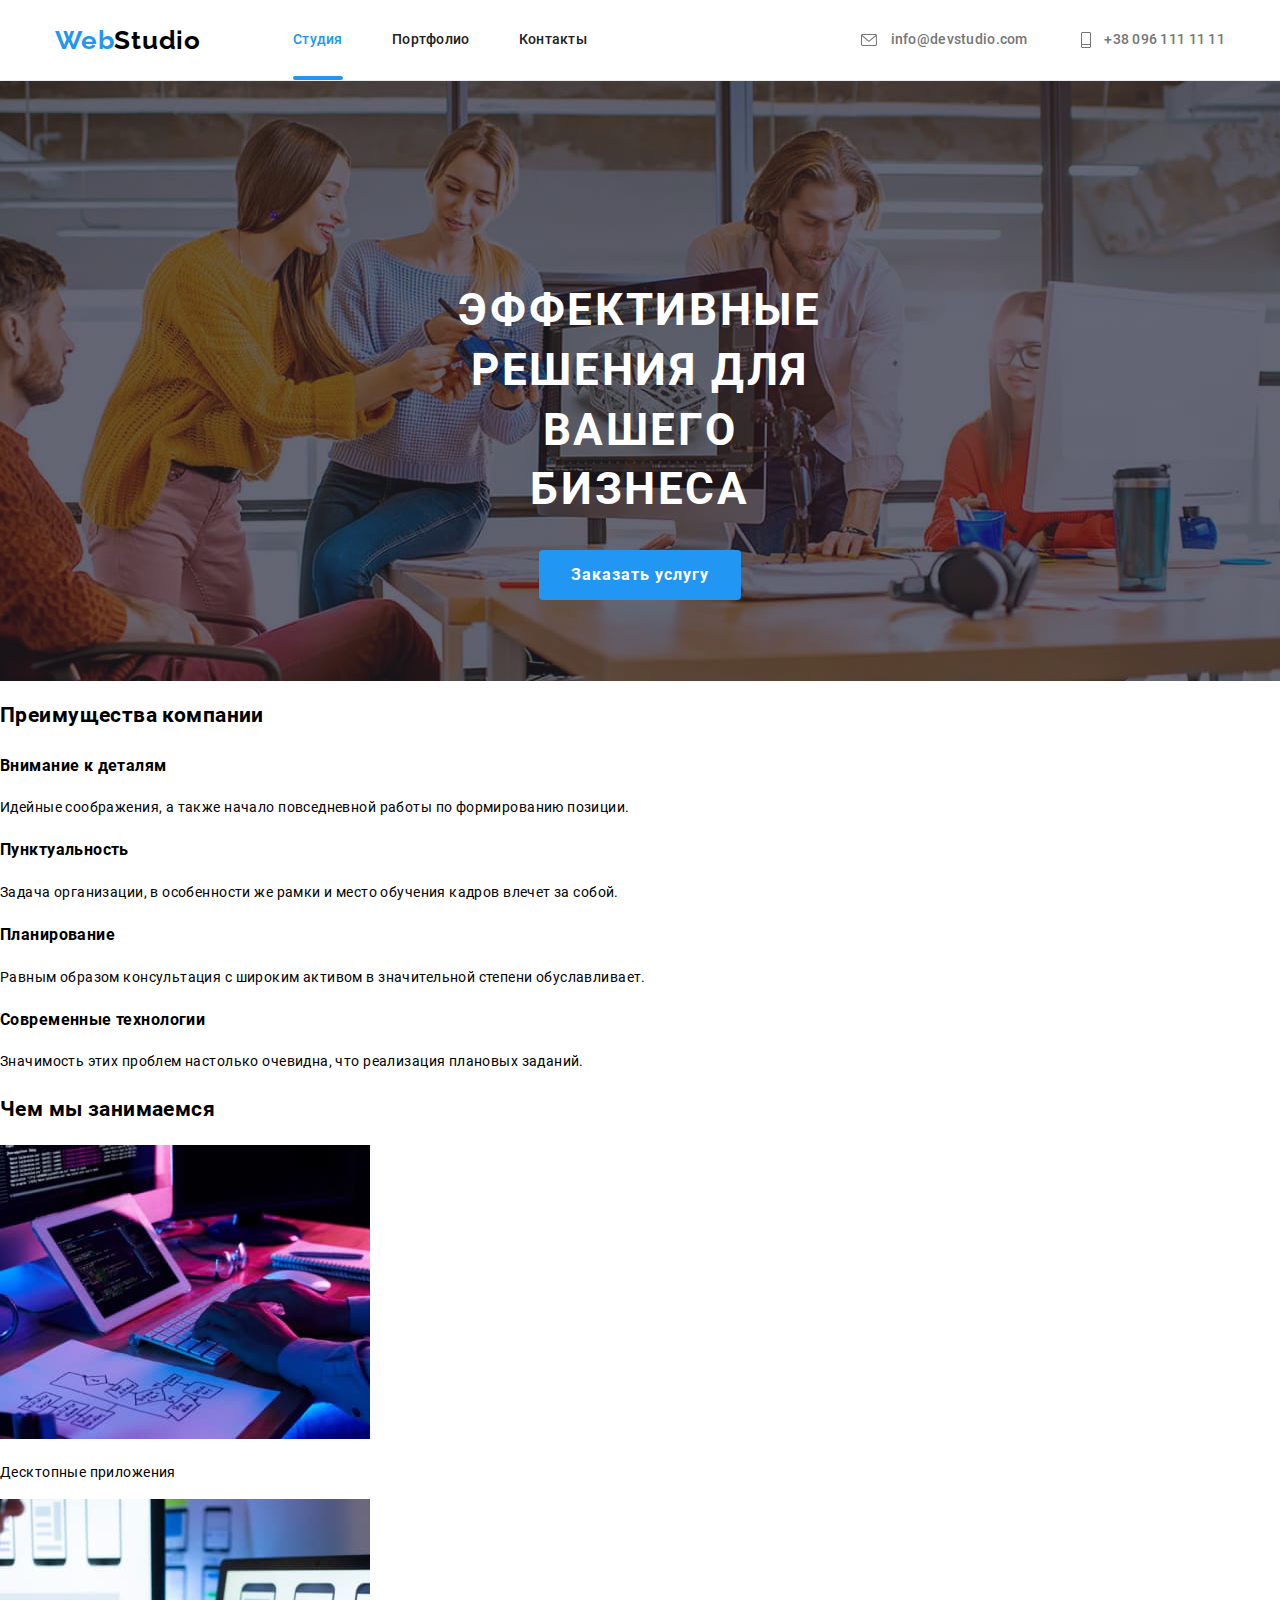
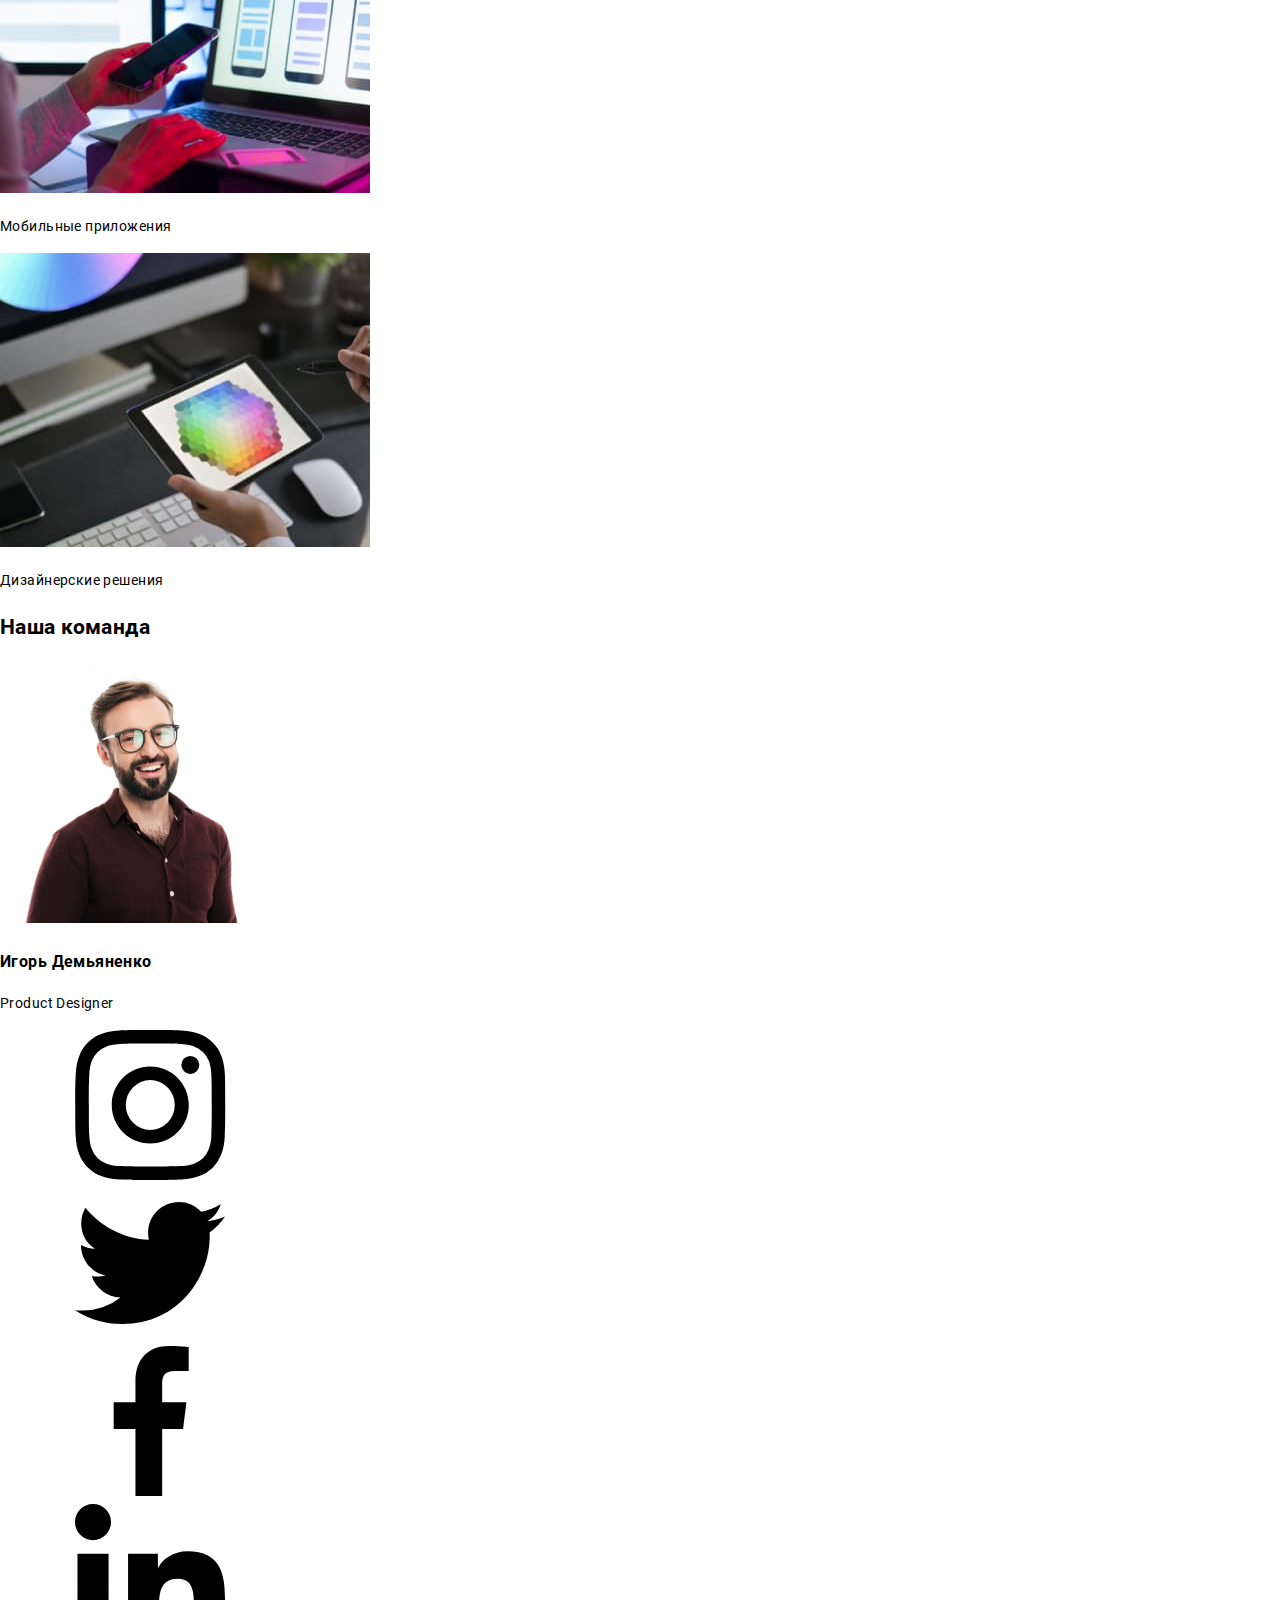
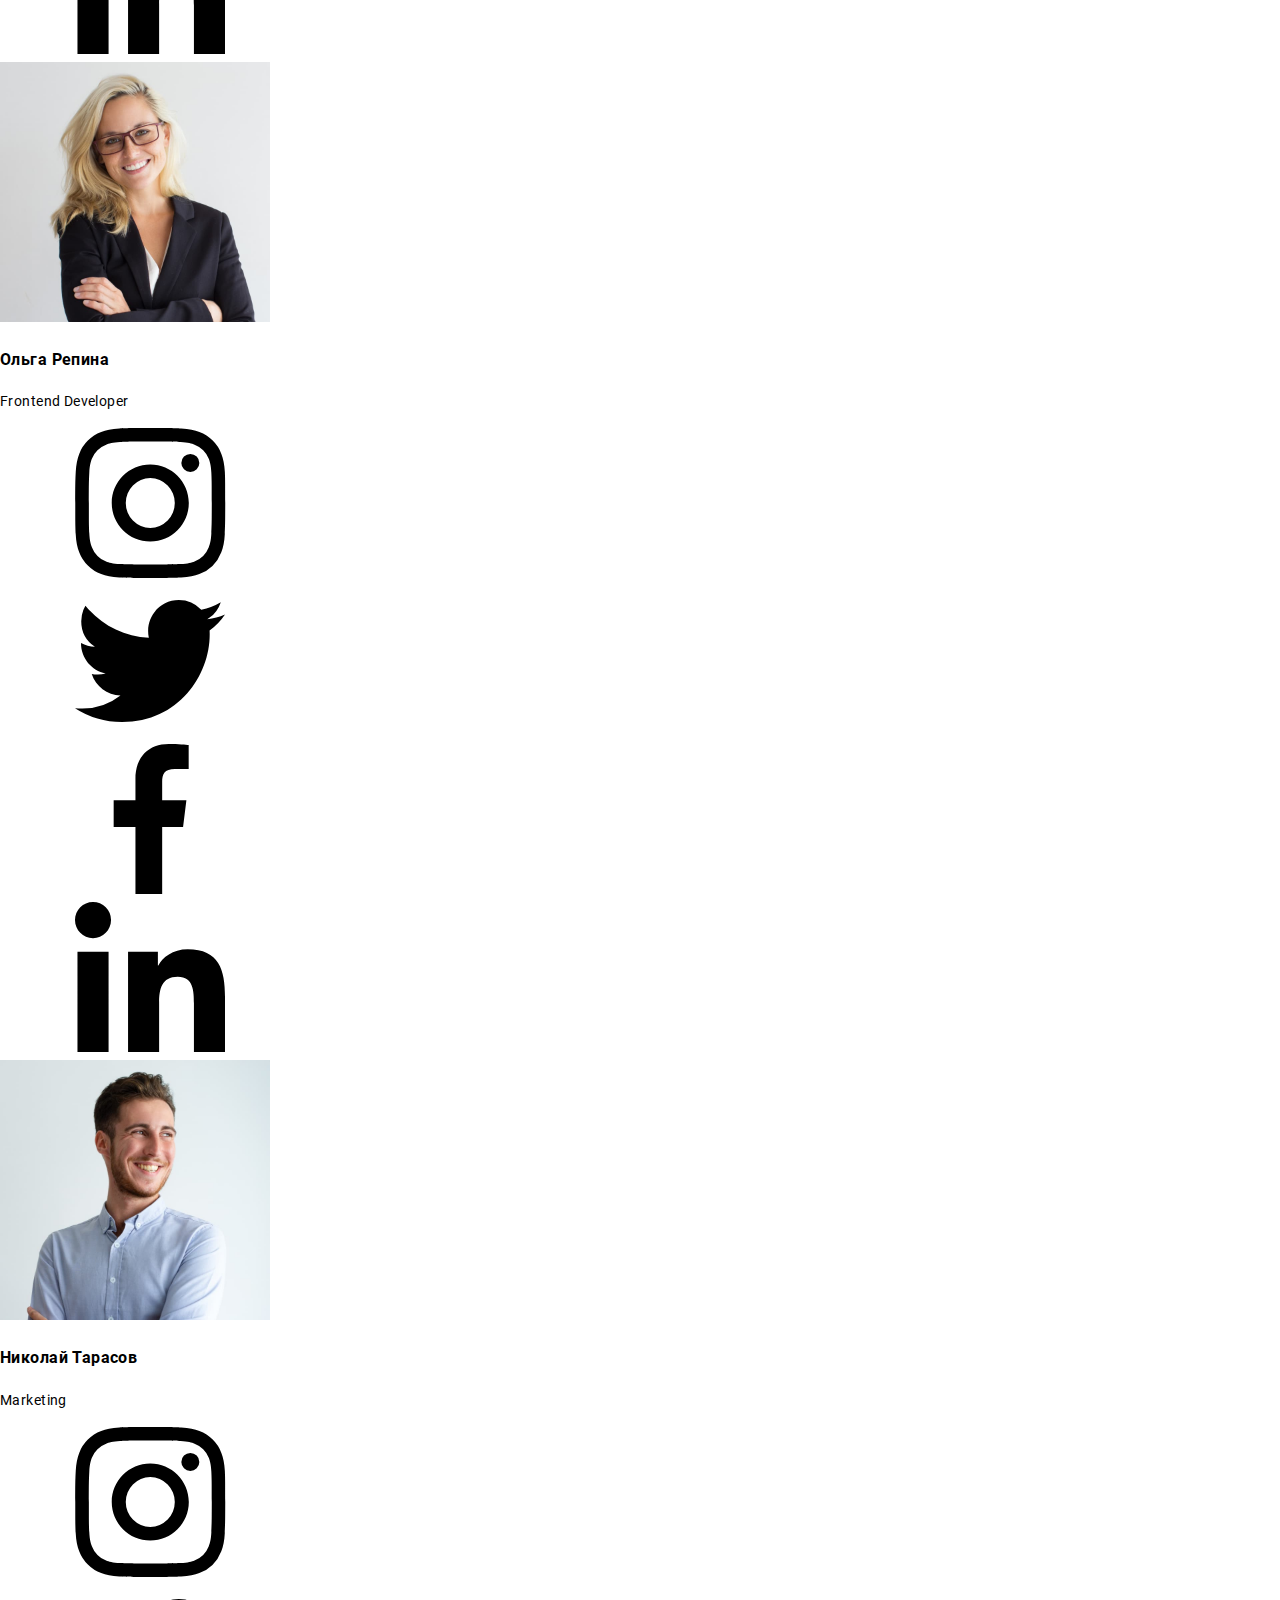
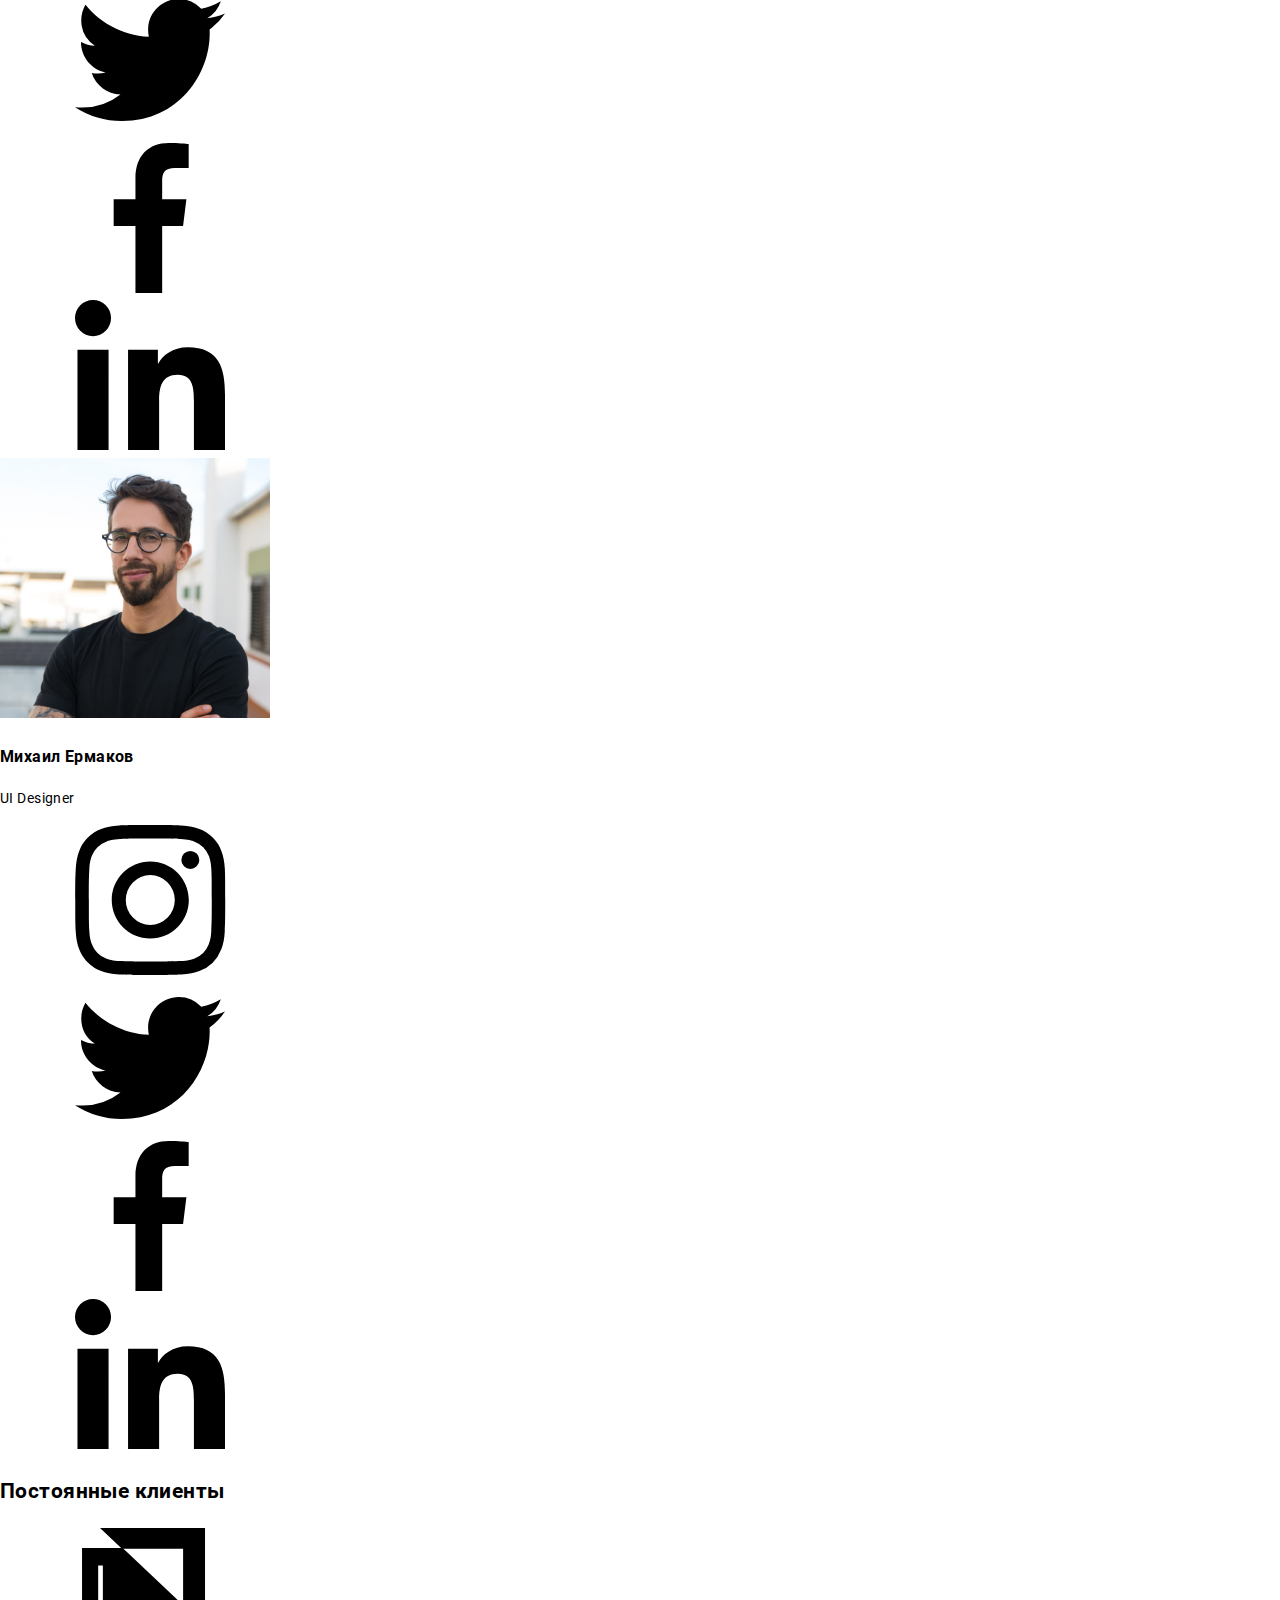
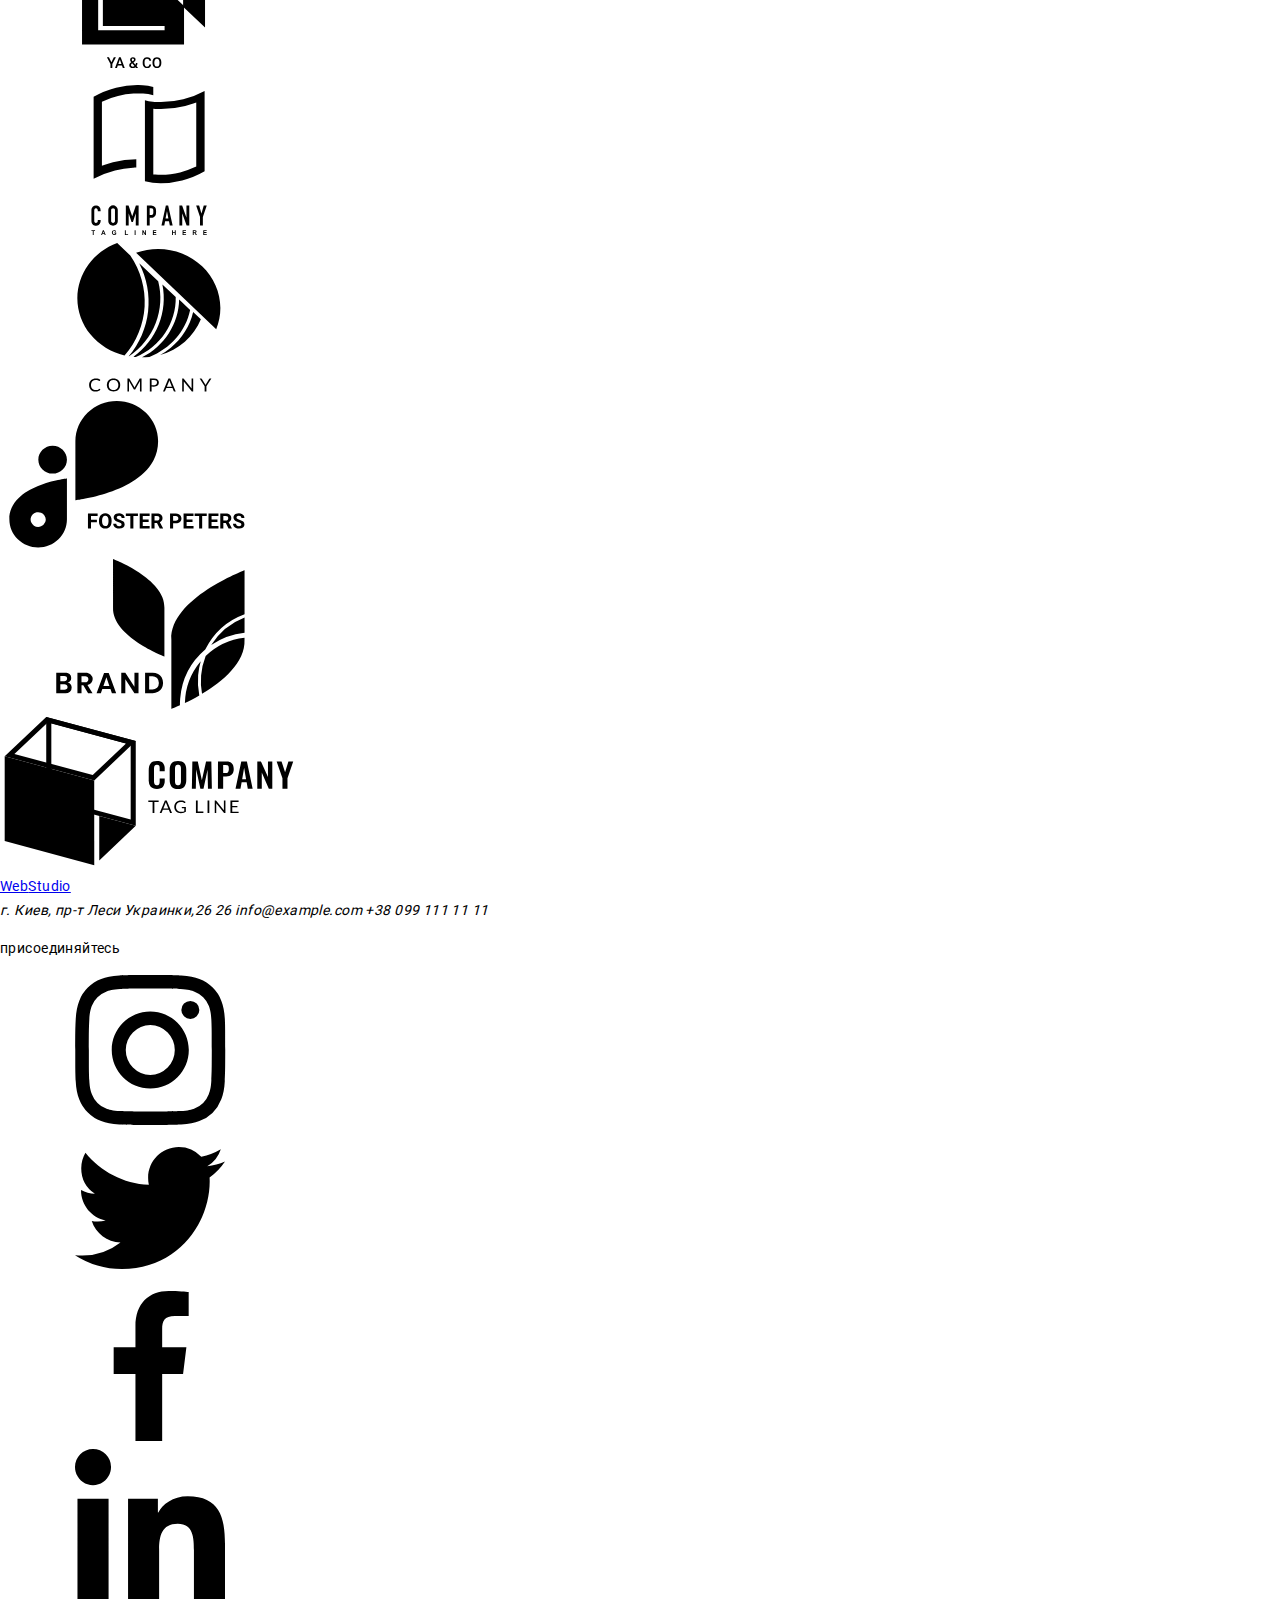
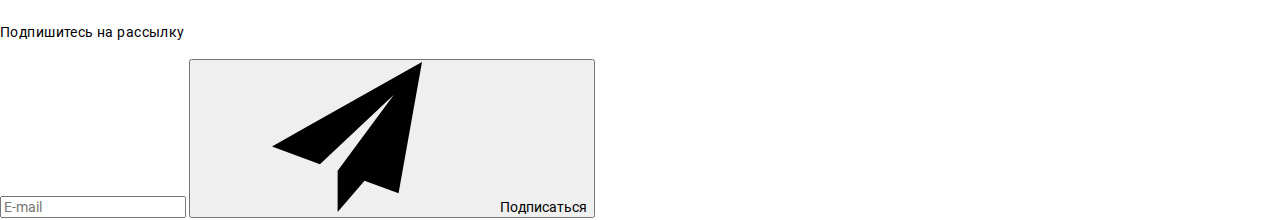
==== commit ccaf2698: "Рефакторинг CSS в SASS (герой:модалка, форма)" ====
--- a/index.html
+++ b/index.html
@@ -322,46 +322,46 @@
   </footer>
   <div class="backdrop is-hidden" data-modal>
     <div class="modal">
-      <button class="close" data-modal-close>
+      <button class="modal__close" data-modal-close>
         <svg class="icon-close">
           <use href="./images/sprite.svg#icon-close">
           </use>
         </svg>
       </button>
-      <b>Оставьте свои данные, мы вам перезвоним</b>
-      <form class="Feedback">
-        <label class="form-field">
-          <span class="form-label">Имя</span>
-          <svg class="icon-form">
+      <b class="modal__text">Оставьте свои данные, мы вам перезвоним</b>
+      <form class="form">
+        <label class="form__field">
+          <span class="form__label">Имя</span>
+          <svg class="form__icon">
             <use href="./images/sprite.svg#icon-person-black">
             </use>
           </svg>
-          <input class="info" type="text" name="name" autocomplete="off">
+          <input class="form__info" type="text" name="name" autocomplete="off">
         </label>
-        <label class="form-field"><span class="form-label">Телефон</span>
-          <svg class="icon-form">
+        <label class="form__field"><span class="form-label">Телефон</span>
+          <svg class="form__icon">
             <use href="./images/sprite.svg#icon-phone-black">
             </use>
           </svg>
-          <input class="info" type="tel" name="telefon" autocomplete="off">
+          <input class="form__info" type="tel" name="telefon" autocomplete="off">
         </label>
-        <label class="form-field">
-          <span class="form-label">Почта</span>
-          <svg class="icon-form">
+        <label class="form__field">
+          <span class="form__label">Почта</span>
+          <svg class="form__icon">
             <use href="./images/sprite.svg#icon-email-black">
             </use>
           </svg>
-          <input class="info" type="email" name="email">
+          <input class="form__info" type="email" name="email">
         </label>
-        <label class="form-field" for="comment">Комментарий</label>
-        <textarea class="comment" name="comment" rows="5"  id="comment" placeholder="Введите текст"></textarea>
-        <label class="checkbox-agreement">
-            <input class="checkbox" type="checkbox" name="agreement" autocomplete="off">
-            <span class="checkbox-icon"></span>
-            <span class="checkbox-text">Соглашаюсь с рассылкой и принимаю</span>
-            <a class="agreement" href=""> Условия договора</a>
+        <label class="form__field" for="comment">Комментарий</label>
+        <textarea class="form__comment" name="comment" rows="5"  id="comment" placeholder="Введите текст"></textarea>
+        <label class="form__checkbox-agreement">
+            <input class="form__checkbox" type="checkbox" name="agreement" autocomplete="off">
+            <span class="form__checkbox-icon"></span>
+            <span class="form__checkbox-text">Соглашаюсь с рассылкой и принимаю</span>
+            <a class="form__agreement" href=""> Условия договора</a>
         </label>
-        <button  class="send">Отправить</button>
+        <button  class="form__send">Отправить</button>
       </form>
     </div>
   </div>
--- a/css/main.min.css
+++ b/css/main.min.css
@@ -1,3 +1,3 @@
 /*! modern-normalize v1.0.0 | MIT License | https://github.com/sindresorhus/modern-normalize */*,*::before,*::after{-webkit-box-sizing:border-box;box-sizing:border-box}:root{-moz-tab-size:4;-o-tab-size:4;tab-size:4}html{line-height:1.15;-webkit-text-size-adjust:100%}body{margin:0}body{font-family:system-ui,-apple-system,"Segoe UI",Roboto,Helvetica,Arial,sans-serif,"Apple Color Emoji","Segoe UI Emoji"}hr{height:0;color:inherit}abbr[title]{-webkit-text-decoration:underline dotted;text-decoration:underline dotted}b,strong{font-weight:bolder}code,kbd,samp,pre{font-family:ui-monospace, SFMono-Regular, Consolas, "Liberation Mono", Menlo,- monospace;font-size:1em}small{font-size:80%}sub,sup{font-size:75%;line-height:0;position:relative;vertical-align:baseline}sub{bottom:-0.25em}sup{top:-0.5em}table{text-indent:0;border-color:inherit}button,input,optgroup,select,textarea{font-family:inherit;font-size:100%;line-height:1.15;margin:0}button,select{text-transform:none}button,[type="button"],[type="reset"],[type="submit"]{-webkit-appearance:button}::-moz-focus-inner{border-style:none;padding:0}:-moz-focusring{outline:1px dotted ButtonText}:-moz-ui-invalid{box-shadow:none}legend{padding:0}progress{vertical-align:baseline}::-webkit-inner-spin-button,::-webkit-outer-spin-button{height:auto}[type="search"]{-webkit-appearance:textfield;outline-offset:-2px}::-webkit-search-decoration{-webkit-appearance:none}::-webkit-file-upload-button{-webkit-appearance:button;font:inherit}summary{display:list-item}@font-face{font-family:"Raleway";font-style:normal;font-weight:400;src:url("../fonts/raleway-v18-latin_cyrillic-regular.eot");src:local(""),url("../fonts/raleway-v18-latin_cyrillic-regular.eot?#iefix") format("embedded-opentype"),url("../fonts/raleway-v18-latin_cyrillic-regular.woff2") format("woff2"),url("../fonts/raleway-v18-latin_cyrillic-regular.woff") format("woff"),url("../fonts/raleway-v18-latin_cyrillic-regular.ttf") format("truetype"),url("../fonts/raleway-v18-latin_cyrillic-regular.svg#Raleway") format("svg")}@font-face{font-family:"Raleway";font-style:normal;font-weight:700;src:url("../fonts/raleway-v18-latin_cyrillic-700.eot");src:local(""),url("../fonts/raleway-v18-latin_cyrillic-700.eot?#iefix") format("embedded-opentype"),url("../fonts/raleway-v18-latin_cyrillic-700.woff2") format("woff2"),url("../fonts/raleway-v18-latin_cyrillic-700.woff") format("woff"),url("../fonts/raleway-v18-latin_cyrillic-700.ttf") format("truetype"),url("../fonts/raleway-v18-latin_cyrillic-700.svg#Raleway") format("svg")}@font-face{font-family:"Roboto";font-style:normal;font-weight:400;src:url("../fonts/roboto-v20-latin_cyrillic-regular.eot");src:local(""),url("../fonts/roboto-v20-latin_cyrillic-regular.eot?#iefix") format("embedded-opentype"),url("../fonts/roboto-v20-latin_cyrillic-regular.woff2") format("woff2"),url("../fonts/roboto-v20-latin_cyrillic-regular.woff") format("woff"),url("../fonts/roboto-v20-latin_cyrillic-regular.ttf") format("truetype"),url("../fonts/roboto-v20-latin_cyrillic-regular.svg#Roboto") format("svg")}@font-face{font-family:"Roboto";font-style:normal;font-weight:500;src:url("../fonts/roboto-v20-latin_cyrillic-500.eot");src:local(""),url("../fonts/roboto-v20-latin_cyrillic-500.eot?#iefix") format("embedded-opentype"),url("../fonts/roboto-v20-latin_cyrillic-500.woff2") format("woff2"),url("../fonts/roboto-v20-latin_cyrillic-500.woff") format("woff"),url("../fonts/roboto-v20-latin_cyrillic-500.ttf") format("truetype"),url("../fonts/roboto-v20-latin_cyrillic-500.svg#Roboto") format("svg")}@font-face{font-family:"Roboto";font-style:normal;font-weight:700;src:url("../fonts/roboto-v20-latin_cyrillic-700.eot");src:local(""),url("../fonts/roboto-v20-latin_cyrillic-700.eot?#iefix") format("embedded-opentype"),url("../fonts/roboto-v20-latin_cyrillic-700.woff2") format("woff2"),url("../fonts/roboto-v20-latin_cyrillic-700.woff") format("woff"),url("../fonts/roboto-v20-latin_cyrillic-700.ttf") format("truetype"),url("../fonts/roboto-v20-latin_cyrillic-700.svg#Roboto") format("svg")}.hero__button{font-family:inherit}.header-wrapper{margin-left:auto;margin-right:auto;width:1200px;padding-left:15px;padding-right:15px}.nav__logo{font-family:Raleway, sans-serif;font-weight:700;font-size:26px;line-height:1.19;letter-spacing:0.03em;text-decoration:none;color:#000}.header-wrapper,.nav__list{display:-webkit-box;display:-ms-flexbox;display:flex;-webkit-box-pack:justify;-ms-flex-pack:justify;justify-content:space-between;-webkit-box-align:center;-ms-flex-align:center;align-items:center}.mail-icon,.phone-icon{display:-webkit-inline-box;display:-ms-inline-flexbox;display:inline-flex;vertical-align:middle;margin-right:10px;fill:currentColor;-webkit-transition:fill 250ms cubic-bezier(0.4, 0, 0.2, 1);transition:fill 250ms cubic-bezier(0.4, 0, 0.2, 1)}body{font-family:Roboto, sans-serif;font-weight:400;font-size:14px;line-height:1.71;letter-spacing:0.03em;color:var(--primary-text-color)}ul{padding:0;margin:0;list-style:none}.header{border-bottom:1px solid #ececec;background-color:#fff}.header-wrapper{height:80px}.nav__accent{color:#2196f3}.nav{display:-webkit-box;display:-ms-flexbox;display:flex;width:532px;-webkit-box-pack:justify;-ms-flex-pack:justify;justify-content:space-between;-webkit-box-align:center;-ms-flex-align:center;align-items:center}.nav__list{width:294px}.nav__link{font-weight:500;line-height:1.14;letter-spacing:0.02em;text-decoration:none;color:#212121;-webkit-transition:color 250ms cubic-bezier(0.4, 0, 0.2, 1);transition:color 250ms cubic-bezier(0.4, 0, 0.2, 1)}.nav__link:hover,.nav__link:focus{color:#2196f3}.nav__current{display:block;position:relative;color:#2196f3}.nav__current::after{content:"";display:block;width:100%;height:4px;border-radius:2px;position:absolute;top:44px;background-color:#2196f3}.header__contact{font-weight:500;line-height:1.14;letter-spacing:0.02em;font-style:normal;text-decoration:none;color:#757575;-webkit-transition:color 250ms cubic-bezier(0.4, 0, 0.2, 1);transition:color 250ms cubic-bezier(0.4, 0, 0.2, 1)}.header__contact:hover,.header__contact:focus{color:#2196f3}.header__mail{margin-right:50px}.mail-icon{width:16px;height:12px}.contact:hover .mail-icon,.contact:focus .mail-icon{fill:#2196f3}.phone-icon{width:10px;height:16px}.contact:hover .phone-icon,.contact:focus .phone-icon{fill:#2196f3}.hero{margin-left:auto;margin-right:auto;padding:200px 452px;height:600px;max-width:1600px;text-align:center;background-image:-webkit-gradient(linear, left top, right top, from(rgba(47,48,58,0.4)), to(rgba(47,48,58,0.4))),url(../images/Image-hero.jpg);background-image:linear-gradient(to right, rgba(47,48,58,0.4), rgba(47,48,58,0.4)),url(../images/Image-hero.jpg);background-repeat:no-repeat;background-position:center;background-size:cover;background-color:rgba(0,0,0,0.8)}.hero__title{margin-top:0;margin-bottom:30px;font-weight:900;font-size:44px;line-height:1.36;letter-spacing:0.06em;text-transform:uppercase;color:#fff}.hero__button{display:inline-block;padding:10px 32px;min-width:200px;border:none;border-radius:4px;font-weight:700;font-size:16px;line-height:1.875;letter-spacing:0.06em;text-align:center;background-color:#2196f3;color:#fff;-webkit-transition:background-color 250ms cubic-bezier(0.4, 0, 0.2, 1),color 250ms cubic-bezier(0.4, 0, 0.2, 1);transition:background-color 250ms cubic-bezier(0.4, 0, 0.2, 1),color 250ms cubic-bezier(0.4, 0, 0.2, 1)}.hero__button:hover,.hero__button:focus{background-color:#fff;color:#2196f3}
+ monospace;font-size:1em}small{font-size:80%}sub,sup{font-size:75%;line-height:0;position:relative;vertical-align:baseline}sub{bottom:-0.25em}sup{top:-0.5em}table{text-indent:0;border-color:inherit}button,input,optgroup,select,textarea{font-family:inherit;font-size:100%;line-height:1.15;margin:0}button,select{text-transform:none}button,[type="button"],[type="reset"],[type="submit"]{-webkit-appearance:button}::-moz-focus-inner{border-style:none;padding:0}:-moz-focusring{outline:1px dotted ButtonText}:-moz-ui-invalid{box-shadow:none}legend{padding:0}progress{vertical-align:baseline}::-webkit-inner-spin-button,::-webkit-outer-spin-button{height:auto}[type="search"]{-webkit-appearance:textfield;outline-offset:-2px}::-webkit-search-decoration{-webkit-appearance:none}::-webkit-file-upload-button{-webkit-appearance:button;font:inherit}summary{display:list-item}@font-face{font-family:"Raleway";font-style:normal;font-weight:400;src:url("../fonts/raleway-v18-latin_cyrillic-regular.eot");src:local(""),url("../fonts/raleway-v18-latin_cyrillic-regular.eot?#iefix") format("embedded-opentype"),url("../fonts/raleway-v18-latin_cyrillic-regular.woff2") format("woff2"),url("../fonts/raleway-v18-latin_cyrillic-regular.woff") format("woff"),url("../fonts/raleway-v18-latin_cyrillic-regular.ttf") format("truetype"),url("../fonts/raleway-v18-latin_cyrillic-regular.svg#Raleway") format("svg")}@font-face{font-family:"Raleway";font-style:normal;font-weight:700;src:url("../fonts/raleway-v18-latin_cyrillic-700.eot");src:local(""),url("../fonts/raleway-v18-latin_cyrillic-700.eot?#iefix") format("embedded-opentype"),url("../fonts/raleway-v18-latin_cyrillic-700.woff2") format("woff2"),url("../fonts/raleway-v18-latin_cyrillic-700.woff") format("woff"),url("../fonts/raleway-v18-latin_cyrillic-700.ttf") format("truetype"),url("../fonts/raleway-v18-latin_cyrillic-700.svg#Raleway") format("svg")}@font-face{font-family:"Roboto";font-style:normal;font-weight:400;src:url("../fonts/roboto-v20-latin_cyrillic-regular.eot");src:local(""),url("../fonts/roboto-v20-latin_cyrillic-regular.eot?#iefix") format("embedded-opentype"),url("../fonts/roboto-v20-latin_cyrillic-regular.woff2") format("woff2"),url("../fonts/roboto-v20-latin_cyrillic-regular.woff") format("woff"),url("../fonts/roboto-v20-latin_cyrillic-regular.ttf") format("truetype"),url("../fonts/roboto-v20-latin_cyrillic-regular.svg#Roboto") format("svg")}@font-face{font-family:"Roboto";font-style:normal;font-weight:500;src:url("../fonts/roboto-v20-latin_cyrillic-500.eot");src:local(""),url("../fonts/roboto-v20-latin_cyrillic-500.eot?#iefix") format("embedded-opentype"),url("../fonts/roboto-v20-latin_cyrillic-500.woff2") format("woff2"),url("../fonts/roboto-v20-latin_cyrillic-500.woff") format("woff"),url("../fonts/roboto-v20-latin_cyrillic-500.ttf") format("truetype"),url("../fonts/roboto-v20-latin_cyrillic-500.svg#Roboto") format("svg")}@font-face{font-family:"Roboto";font-style:normal;font-weight:700;src:url("../fonts/roboto-v20-latin_cyrillic-700.eot");src:local(""),url("../fonts/roboto-v20-latin_cyrillic-700.eot?#iefix") format("embedded-opentype"),url("../fonts/roboto-v20-latin_cyrillic-700.woff2") format("woff2"),url("../fonts/roboto-v20-latin_cyrillic-700.woff") format("woff"),url("../fonts/roboto-v20-latin_cyrillic-700.ttf") format("truetype"),url("../fonts/roboto-v20-latin_cyrillic-700.svg#Roboto") format("svg")}.hero__button{font-family:inherit}.header-wrapper{margin-left:auto;margin-right:auto;width:1200px;padding-left:15px;padding-right:15px}.nav__logo{font-family:Raleway, sans-serif;font-weight:700;font-size:26px;line-height:1.19;letter-spacing:0.03em;text-decoration:none;color:#000}.header-wrapper,.nav__list{display:-webkit-box;display:-ms-flexbox;display:flex;-webkit-box-pack:justify;-ms-flex-pack:justify;justify-content:space-between;-webkit-box-align:center;-ms-flex-align:center;align-items:center}.mail-icon,.phone-icon{display:-webkit-inline-box;display:-ms-inline-flexbox;display:inline-flex;vertical-align:middle;margin-right:10px;fill:currentColor;-webkit-transition:fill 250ms cubic-bezier(0.4, 0, 0.2, 1);transition:fill 250ms cubic-bezier(0.4, 0, 0.2, 1)}body{font-family:Roboto, sans-serif;font-weight:400;font-size:14px;line-height:1.71;letter-spacing:0.03em;color:var(--primary-text-color)}ul{padding:0;margin:0;list-style:none}.header{border-bottom:1px solid #ececec;background-color:#fff}.header-wrapper{height:80px}.nav__accent{color:#2196f3}.nav{display:-webkit-box;display:-ms-flexbox;display:flex;width:532px;-webkit-box-pack:justify;-ms-flex-pack:justify;justify-content:space-between;-webkit-box-align:center;-ms-flex-align:center;align-items:center}.nav__list{width:294px}.nav__link{font-weight:500;line-height:1.14;letter-spacing:0.02em;text-decoration:none;color:#212121;-webkit-transition:color 250ms cubic-bezier(0.4, 0, 0.2, 1);transition:color 250ms cubic-bezier(0.4, 0, 0.2, 1)}.nav__link:hover,.nav__link:focus{color:#2196f3}.nav__current{display:block;position:relative;color:#2196f3}.nav__current::after{content:"";display:block;width:100%;height:4px;border-radius:2px;position:absolute;top:44px;background-color:#2196f3}.header__contact{font-weight:500;line-height:1.14;letter-spacing:0.02em;font-style:normal;text-decoration:none;color:#757575;-webkit-transition:color 250ms cubic-bezier(0.4, 0, 0.2, 1);transition:color 250ms cubic-bezier(0.4, 0, 0.2, 1)}.header__contact:hover,.header__contact:focus{color:#2196f3}.header__mail{margin-right:50px}.mail-icon{width:16px;height:12px}.contact:hover .mail-icon,.contact:focus .mail-icon{fill:#2196f3}.phone-icon{width:10px;height:16px}.contact:hover .phone-icon,.contact:focus .phone-icon{fill:#2196f3}.hero{margin-left:auto;margin-right:auto;padding:200px 452px;height:600px;max-width:1600px;text-align:center;background-image:-webkit-gradient(linear, left top, right top, from(rgba(47,48,58,0.4)), to(rgba(47,48,58,0.4))),url(../images/Image-hero.jpg);background-image:linear-gradient(to right, rgba(47,48,58,0.4), rgba(47,48,58,0.4)),url(../images/Image-hero.jpg);background-repeat:no-repeat;background-position:center;background-size:cover;background-color:rgba(0,0,0,0.8)}.hero__title{margin-top:0;margin-bottom:30px;font-weight:900;font-size:44px;line-height:1.36;letter-spacing:0.06em;text-transform:uppercase;color:#fff}.hero__button{display:inline-block;padding:10px 32px;min-width:200px;border:none;border-radius:4px;font-weight:700;font-size:16px;line-height:1.875;letter-spacing:0.06em;text-align:center;background-color:#2196f3;color:#fff;-webkit-transition:background-color 250ms cubic-bezier(0.4, 0, 0.2, 1),color 250ms cubic-bezier(0.4, 0, 0.2, 1);transition:background-color 250ms cubic-bezier(0.4, 0, 0.2, 1),color 250ms cubic-bezier(0.4, 0, 0.2, 1)}.hero__button:hover,.hero__button:focus{background-color:#fff;color:#2196f3}.backdrop{position:fixed;top:0;left:0;width:100%;height:100%;background:rgba(0,0,0,0.2);opacity:1;-webkit-transition:opacity 250ms cubic-bezier(0.4, 0, 0.2, 1);transition:opacity 250ms cubic-bezier(0.4, 0, 0.2, 1)}.backdrop.is-hidden{opacity:0;pointer-events:none}.modal{position:absolute;top:50%;left:50%;padding:40px;min-width:528px;min-height:581px;background-color:#fff;-webkit-transform:translate(-50%, -50%) scale(1);transform:translate(-50%, -50%) scale(1);-webkit-transition:-webkit-transform 250ms cubic-bezier(0.4, 0, 0.2, 1);transition:-webkit-transform 250ms cubic-bezier(0.4, 0, 0.2, 1);transition:transform 250ms cubic-bezier(0.4, 0, 0.2, 1);transition:transform 250ms cubic-bezier(0.4, 0, 0.2, 1), -webkit-transform 250ms cubic-bezier(0.4, 0, 0.2, 1)}.backdrop.is-hidden .modal{-webkit-transform:translate(-50%, -50%) scale(1.3);transform:translate(-50%, -50%) scale(1.3)}.modal__close{position:absolute;top:8px;right:8px;width:30px;height:30px;border:1px solid rgba(0,0,0,0.1);border-radius:50%;background:#fff}.modal__close:hover,.modal__close:focus{fill:#2196f3}.icon-close{position:absolute;top:50%;left:50%;-webkit-transform:translate(-50%, -50%);transform:translate(-50%, -50%);width:18px;height:18px}.modal__text{display:block;margin-bottom:12px;font-size:20px;line-height:1.15;text-align:center}.form__info{display:block;margin-top:4px;margin-bottom:10px;padding-top:11px;padding-right:12px;padding-bottom:11px;padding-left:42px;width:100%;height:40px;border:1px solid rgba(33,33,33,0.2);border-radius:4px;-webkit-transition:border-color 250ms var(--time-distribution-function);transition:border-color 250ms var(--time-distribution-function)}.form__field:focus-within .form__info{outline:none;border-color:#2196f3}.form__field{position:relative;display:block;font-size:12px;line-height:1.17;letter-spacing:0.01em;color:#757575}.form__icon{position:absolute;left:12px;bottom:11px;width:18px;height:18px;-webkit-transition:fill 250ms cubic-bezier(0.4, 0, 0.2, 1);transition:fill 250ms cubic-bezier(0.4, 0, 0.2, 1)}.form__field:focus-within .form__icon{fill:#2196f3}.form__comment{display:block;padding:12px 16px;margin-top:4px;margin-bottom:20px;width:100%;height:120px;resize:none;border:1px solid rgba(33,33,33,0.2);border-radius:4px;-webkit-transition:border-color 250ms cubic-bezier(0.4, 0, 0.2, 1);transition:border-color 250ms cubic-bezier(0.4, 0, 0.2, 1)}.form__comment::-webkit-input-placeholder{font-size:12px;line-height:1.17;letter-spacing:0.01em;color:rgba(117,117,117,0.5)}.form__comment:-ms-input-placeholder{font-size:12px;line-height:1.17;letter-spacing:0.01em;color:rgba(117,117,117,0.5)}.form__comment::-ms-input-placeholder{font-size:12px;line-height:1.17;letter-spacing:0.01em;color:rgba(117,117,117,0.5)}.form__comment::placeholder{font-size:12px;line-height:1.17;letter-spacing:0.01em;color:rgba(117,117,117,0.5)}.form__comment:focus{outline:none;border-color:#2196f3}.form__checkbox-agreement{display:-webkit-box;display:-ms-flexbox;display:flex;-webkit-box-pack:center;-ms-flex-pack:center;justify-content:center;-webkit-box-align:center;-ms-flex-align:center;align-items:center;margin-bottom:30px}.form__checkbox{position:absolute !important;clip:rect(1px 1px 1px 1px);clip:rect(1px, 1px, 1px, 1px);padding:0 !important;border:0 !important;height:1px !important;width:1px !important;overflow:hidden}.form__checkbox-icon{display:inline-block;margin-right:7px;width:16px;height:15px;border:2px solid #212121;border-radius:2px;-webkit-transition:background-color 250ms cubic-bezier(0.4, 0, 0.2, 1),border-color 250ms cubic-bezier(0.4, 0, 0.2, 1);transition:background-color 250ms cubic-bezier(0.4, 0, 0.2, 1),border-color 250ms cubic-bezier(0.4, 0, 0.2, 1)}.form__checkbox:checked+.form__checkbox-icon{background-image:url(../icons/icon-check.svg);background-size:contain;background-origin:border-box;background-color:#2196f3;border-color:#2196f3}.form__checkbox-text{color:#757575}.form__agreement{margin-left:7px;color:#2196f3}.form__send{position:absolute;bottom:40px;left:50%;-webkit-transform:translateX(-50%);transform:translateX(-50%);display:block;padding-top:10px;padding-bottom:10px;min-width:200px;font-weight:700;font-size:16px;line-height:1.875;text-align:center;letter-spacing:0.06em;color:#fff;background-color:#2196f3;-webkit-box-shadow:0px 4px 4px rgba(0,0,0,0.15);box-shadow:0px 4px 4px rgba(0,0,0,0.15);border-radius:4px;border:none;-webkit-transition:background-color 250ms cubic-bezier(0.4, 0, 0.2, 1);transition:background-color 250ms cubic-bezier(0.4, 0, 0.2, 1)}.form__send:hover,.form__send:focus{background-color:#188ce8}
 /*# sourceMappingURL=main.min.css.map */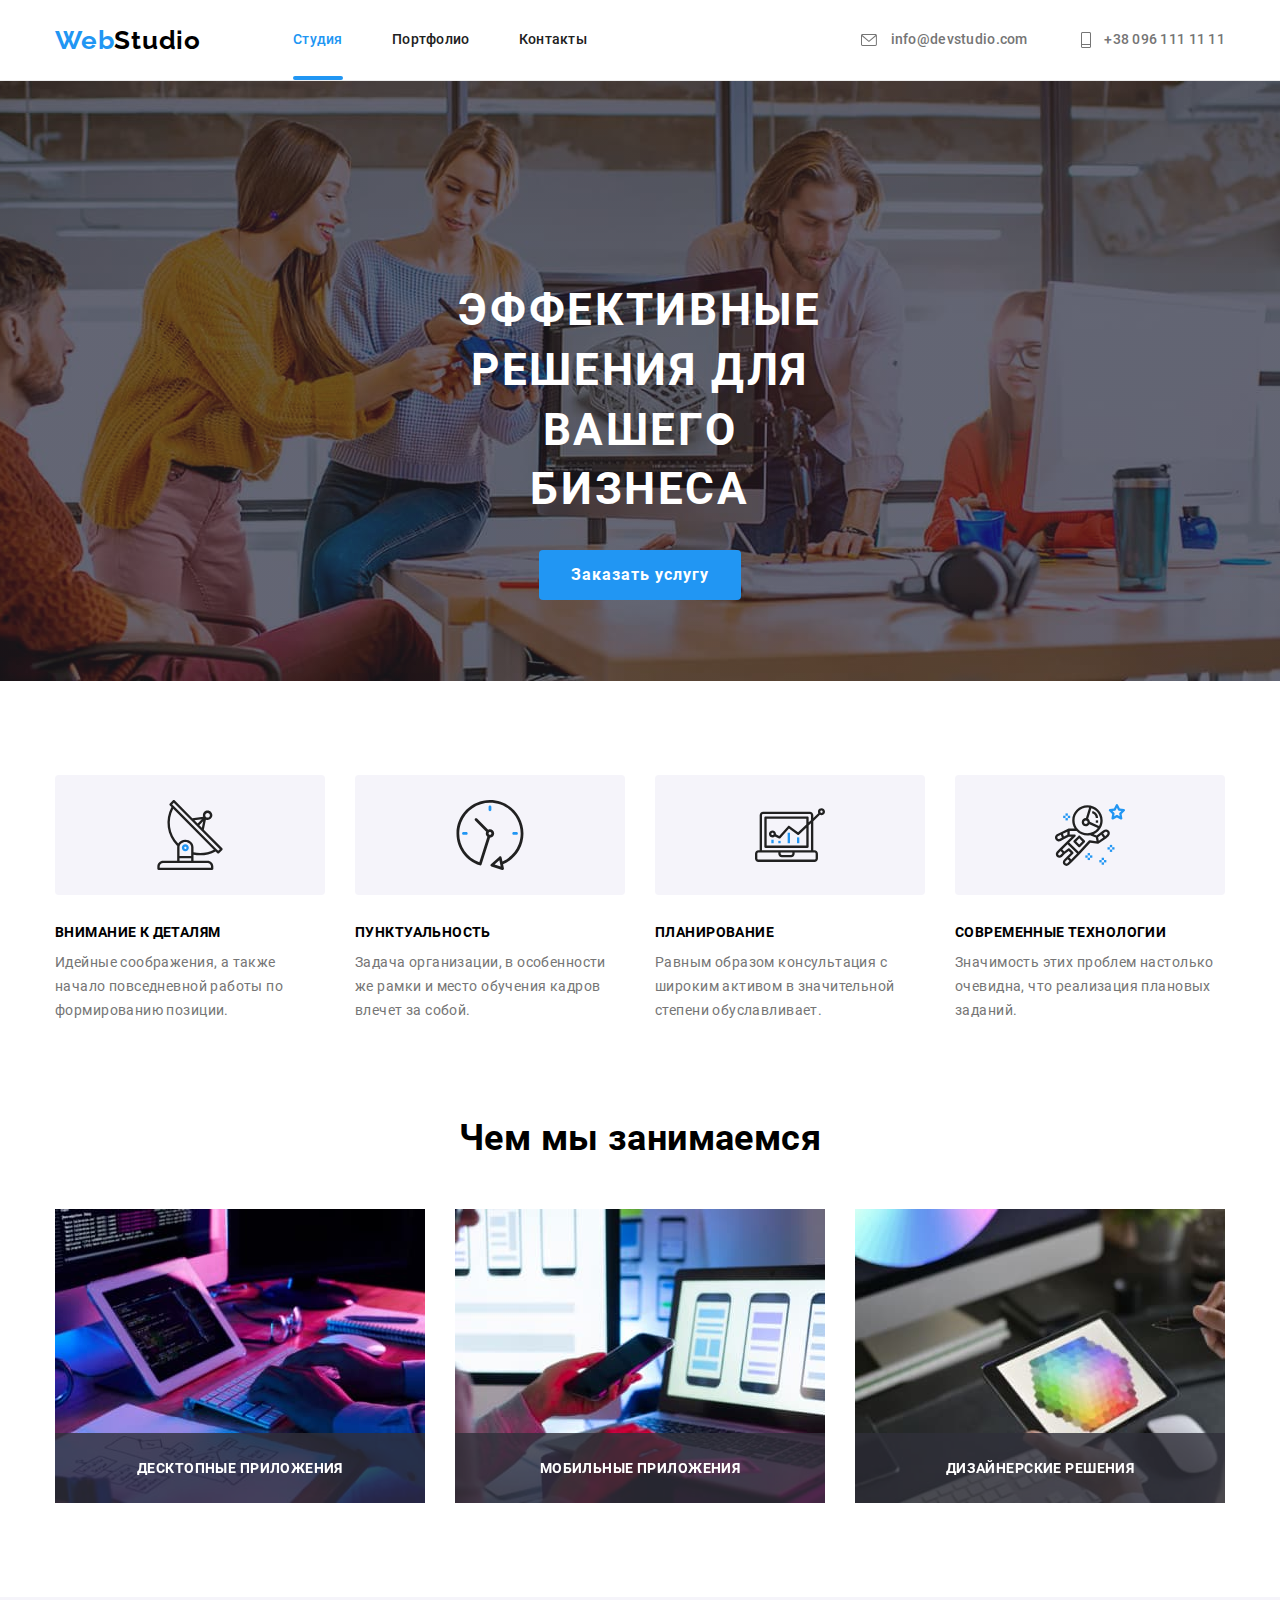
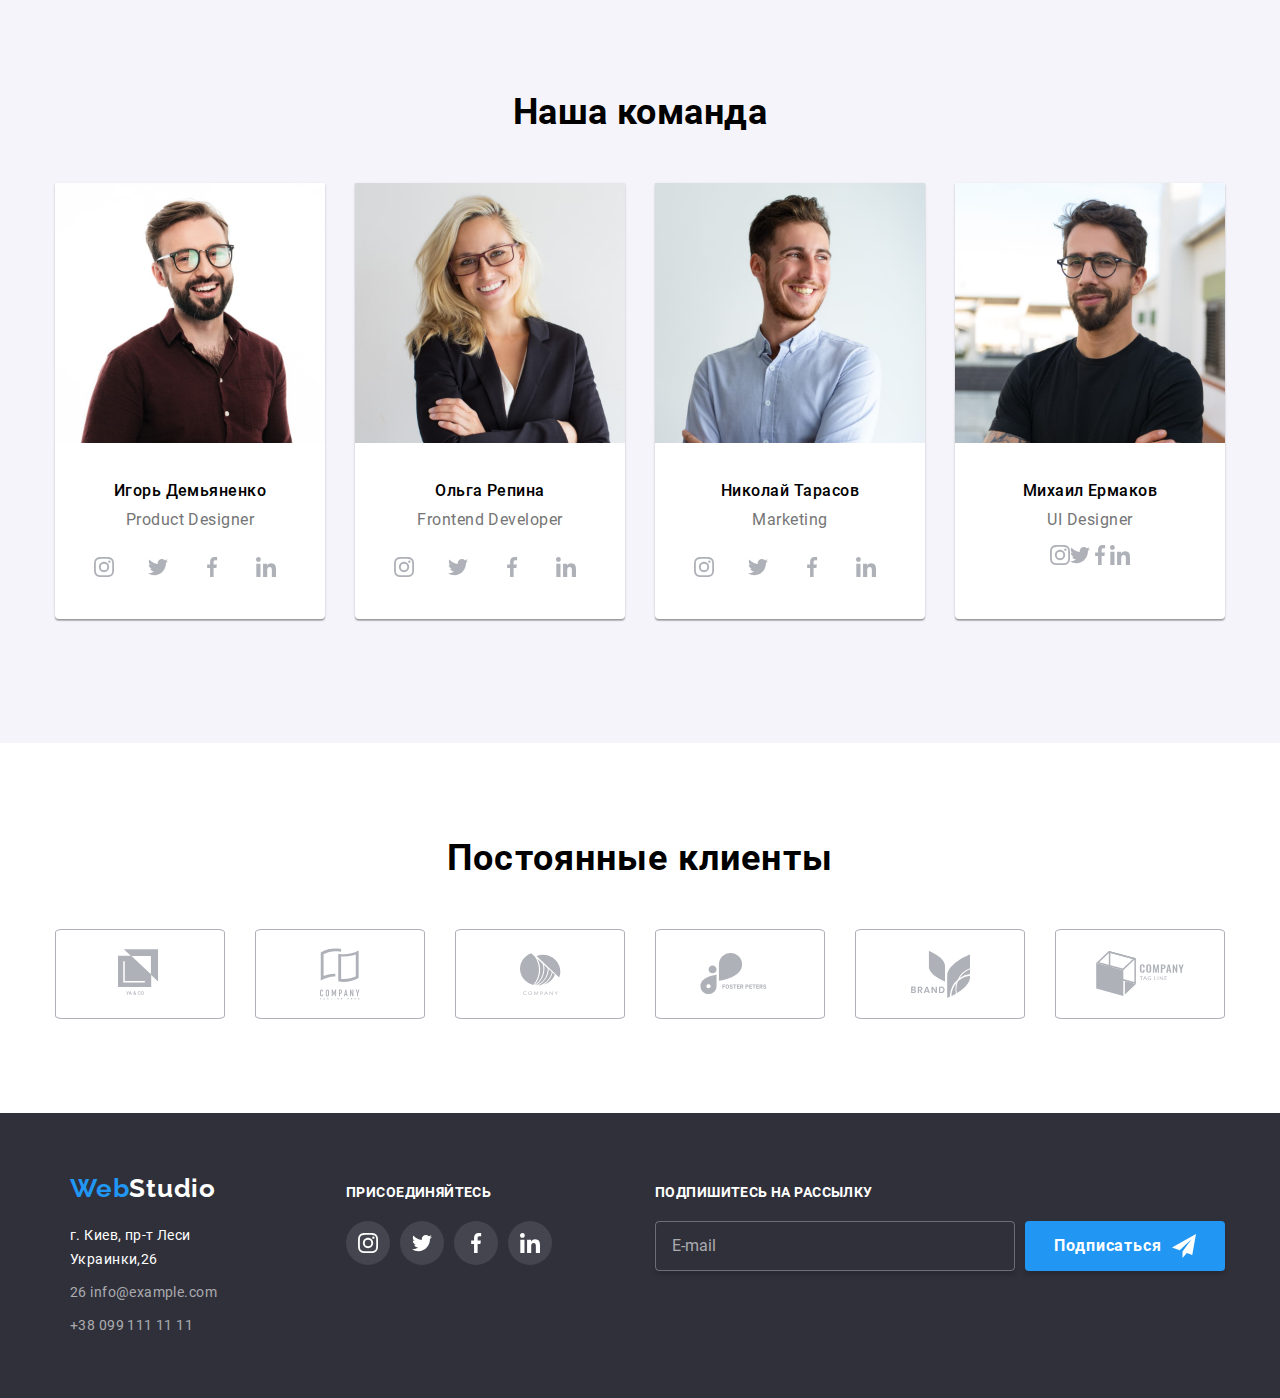
==== commit 9ebab8e0: "Рефакторинг CSS в SASS" ====
--- a/index.html
+++ b/index.html
@@ -10,7 +10,7 @@
     <header class="header">
      <div class="header-wrapper">
       <nav class="nav">
-        <a href="index.html" class="nav__logo"> <span class="nav__accent">Web</span>Studio </a>
+        <a href="index.html" class="nav__logo"> <span class="accent">Web</span>Studio </a>
         <ul class="nav__list">
           <li><a href="./index.html" class="nav__link nav__current">Студия</a></li>
           <li><a href="./portfolio.html" class="nav__link">Портфолио</a></li>
@@ -38,32 +38,32 @@
       </section>
 
       <section class="advantages">
-        <div class="container"><h2 class="visually-hidden">Преимущества компании</h2>
-        <ul class="flex-advantages">
-          <li class="list-item icon-antenna">
-            <h3 class="advantages-list">Внимание к деталям</h3>
-            <p class="advantages-text">
+        <div class="advantages__container"><h2 class="visually-hidden">Преимущества компании</h2>
+        <ul class="advantages__list">
+          <li class="advantages__list-item advantages__icon-antenna">
+            <h3 class="advantages__title">Внимание к деталям</h3>
+            <p class="advantages__text">
               Идейные соображения, а также начало повседневной работы по
               формированию позиции.
             </p>
           </li>
-          <li class="list-item icon-clock">
-            <h3 class="advantages-list">Пунктуальность</h3>
-            <p class="advantages-text">
+          <li class="advantages__list-item advantages__icon-clock">
+            <h3 class="advantages__title">Пунктуальность</h3>
+            <p class="advantages__text">
               Задача организации, в особенности же рамки и место обучения кадров
               влечет за собой.
             </p>
           </li>
-          <li class="list-item icon-diagram">
-            <h3 class="advantages-list">Планирование</h3>
-            <p class="advantages-text">
+          <li class="advantages__list-item advantages__icon-diagram">
+            <h3 class="advantages__title">Планирование</h3>
+            <p class="advantages__text">
               Равным образом консультация с широким активом в значительной
               степени обуславливает.
             </p>
           </li>
-          <li class="list-item icon-astronaut">
-            <h3 class="advantages-list">Cовременные технологии</h3>
-            <p class="advantages-text">
+          <li class="advantages__list-item advantages__icon-astronaut">
+            <h3 class="advantages__title">Cовременные технологии</h3>
+            <p class="advantages__text">
               Значимость этих проблем настолько очевидна, что реализация
               плановых заданий.
             </p>
@@ -74,137 +74,137 @@
       </section>
 
       <section class="work">
-        <div class="container"><h2 class="work-title">Чем мы занимаемся</h2>
-        <ul class="flex-work">
-          <li class="work-item">
+        <div class="work__container"><h2 class="work__title">Чем мы занимаемся</h2>
+        <ul class="work__list">
+          <li class="work__item">
            
-            <img class="work-image" src="./images/box1.jpg" alt="Компьютер" width="370" height="294" />
-            <p class="work-name">Десктопные приложения</p>
+            <img class="work__image" src="./images/box1.jpg" alt="Компьютер" width="370" height="294" />
+            <p class="work__name">Десктопные приложения</p>
            
           </li>
-          <li class="work-item">
-            <img class="work-image" src="./images/box2.jpg" alt="Телефон" width="370" height="294" />
-            <p class="work-name">Мобильные приложения</p>
-          </li>
-          <li class="work-item">
-            <img class="work-image" src="./images/box3.jpg" alt="Планшет" width="370" height="294" />
-            <p class="work-name">Дизайнерские решения</p>
+          <li class="work__item">
+            <img class="work__image" src="./images/box2.jpg" alt="Телефон" width="370" height="294" />
+            <p class="work__name">Мобильные приложения</p>
+          </li>
+          <li class="work__item">
+            <img class="work__image" src="./images/box3.jpg" alt="Планшет" width="370" height="294" />
+            <p class="work__name">Дизайнерские решения</p>
           </li>
         </ul></div>
       </section>
 
       <section class="team">
-      <div class="container-team">
-        <h2 class="team-title">Наша команда</h2>
-        <div class="container-detail"> 
-          <ul class="flex-team">
-            <li class="list-item">
+      <div class="team__container">
+        <h2 class="team__title">Наша команда</h2>
+        <div class="team__container-detail"> 
+          <ul class="team__list">
+            <li class="team__item">
               <img src="./images/img.jpg" alt="Фото Игоря Демьяненко" width="270" height="260" />
-              <h3 class="team-name">Игорь Демьяненко</h3>
-              <p class="team-position">Product Designer</p>
-              <ul class="link-list">
+              <h3 class="team__name">Игорь Демьяненко</h3>
+              <p class="team__position">Product Designer</p>
+              <ul class="team__link-list">
                 <li>
-                  <a href="" class="team-link">
-                    <svg class="team-link-icon">
+                  <a href="" class="team__link-item">
+                    <svg class="team__link-icon">
                       <use href="./images/sprite.svg#icon-instagram"></use>
                     </svg>
                   </a></li>
-                <li><a href="" class="team-link">
-                    <svg class="team-link-icon">
+                <li><a href="" class="team__link-item">
+                    <svg class="team__link-icon">
                       <use href="./images/sprite.svg#icon-twitter"></use>
                     </svg>
                   </a></li>
-                <li><a href="" class="team-link">
-                    <svg class="team-link-icon">
+                <li><a href="" class="team__link-item">
+                    <svg class="team__link-icon">
                       <use href="./images/sprite.svg#icon-facebook"></use>
                     </svg>
                   </a></li>
-                <li><a href="" class="team-link">
-                    <svg class="team-link-icon">
+                <li><a href="" class="team__link-item">
+                    <svg class="team__link-icon">
                       <use href="./images/sprite.svg#icon-linkedin"></use>
                     </svg>
                   </a></li>
               </ul>
             </li>
-            <li class="list-item">
+            <li class="team__item">
               <img src="./images/img(1).jpg" alt="Фото Ольги Репиной" width="270" height="260" />
-              <h3 class="team-name">Ольга Репина</h3>
-              <p class="team-position">Frontend Developer</p>
-              <ul class="link-list">
+              <h3 class="team__name">Ольга Репина</h3>
+              <p class="team__position">Frontend Developer</p>
+              <ul class="team__link-list">
                 <li>
-                  <a href="" class="team-link">
-                  <svg class="team-link-icon">
+                  <a href="" class="team__link-item">
+                  <svg class="team__link-icon">
                     <use href="./images/sprite.svg#icon-instagram"></use>
                   </svg>
                   </a></li>
-                <li><a href="" class="team-link">
-                  <svg class="team-link-icon">
+                <li><a href="" class="team__link-item">
+                  <svg class="team__link-icon">
                     <use href="./images/sprite.svg#icon-twitter"></use>
                   </svg>
                 </a></li>
-                <li><a href="" class="team-link">
-                  <svg class="team-link-icon">
+                <li><a href="" class="team__link-item">
+                  <svg class="team__link-icon">
                     <use href="./images/sprite.svg#icon-facebook"></use>
                   </svg>
                 </a></li>
-                <li><a href="" class="team-link">
-                  <svg class="team-link-icon">
+                <li><a href="" class="team__link-item">
+                  <svg class="team__link-icon">
                     <use href="./images/sprite.svg#icon-linkedin"></use>
                   </svg>
                 </a></li>
               </ul>
             </li>
-            <li class="list-item">
+            <li class="team__item">
               <img src="./images/img(2).jpg" alt="Фото Николая Тарасова" width="270" height="260" />
-              <h3 class="team-name">Николай Тарасов</h3>
-              <p class="team-position">Marketing</p>
-              <ul class="link-list">
+              <h3 class="team__name">Николай Тарасов</h3>
+              <p class="team__position">Marketing</p>
+              <ul class="team__link-list">
+                <li>
+                  <a href="" class="team__link-item">
+                    <svg class="team__link-icon">
+                      <use href="./images/sprite.svg#icon-instagram"></use>
+                    </svg>
+                  </a></li>
+                <li><a href="" class="team__link-item">
+                    <svg class="team__link-icon">
+                      <use href="./images/sprite.svg#icon-twitter"></use>
+                    </svg>
+                  </a></li>
+                <li><a href="" class="team__link-item">
+                    <svg class="team__link-icon">
+                      <use href="./images/sprite.svg#icon-facebook"></use>
+                    </svg>
+                  </a></li>
+                <li><a href="" class="team__link-item">
+                    <svg class="team__link-icon">
+                      <use href="./images/sprite.svg#icon-linkedin"></use>
+                    </svg>
+                  </a></li>
+              </ul>
+            </li>
+            <li class="team__item">
+              <img src="./images/img(3).jpg" alt="Фото Михаила Ермакова" width="270" height="260" />
+              <h3 class="team__name">Михаил Ермаков</h3>
+              <p class="team__position">UI Designer</p>
+              <ul class="team__link-list">
                 <li>
                   <a href="" class="team-link">
-                    <svg class="team-link-icon">
+                    <svg class="team__link-icon">
                       <use href="./images/sprite.svg#icon-instagram"></use>
                     </svg>
                   </a></li>
                 <li><a href="" class="team-link">
-                    <svg class="team-link-icon">
+                    <svg class="team__link-icon">
                       <use href="./images/sprite.svg#icon-twitter"></use>
                     </svg>
                   </a></li>
                 <li><a href="" class="team-link">
-                    <svg class="team-link-icon">
+                    <svg class="team__link-icon">
                       <use href="./images/sprite.svg#icon-facebook"></use>
                     </svg>
                   </a></li>
                 <li><a href="" class="team-link">
-                    <svg class="team-link-icon">
-                      <use href="./images/sprite.svg#icon-linkedin"></use>
-                    </svg>
-                  </a></li>
-              </ul>
-            </li>
-            <li class="list-item">
-              <img src="./images/img(3).jpg" alt="Фото Михаила Ермакова" width="270" height="260" />
-              <h3 class="team-name">Михаил Ермаков</h3>
-              <p class="team-position">UI Designer</p>
-              <ul class="link-list">
-                <li>
-                  <a href="" class="team-link">
-                    <svg class="team-link-icon">
-                      <use href="./images/sprite.svg#icon-instagram"></use>
-                    </svg>
-                  </a></li>
-                <li><a href="" class="team-link">
-                    <svg class="team-link-icon">
-                      <use href="./images/sprite.svg#icon-twitter"></use>
-                    </svg>
-                  </a></li>
-                <li><a href="" class="team-link">
-                    <svg class="team-link-icon">
-                      <use href="./images/sprite.svg#icon-facebook"></use>
-                    </svg>
-                  </a></li>
-                <li><a href="" class="team-link">
-                    <svg class="team-link-icon">
+                    <svg class="team__link-icon">
                       <use href="./images/sprite.svg#icon-linkedin"></use>
                     </svg>
                   </a></li>
@@ -216,47 +216,47 @@
        
       </section>
       <section class="clients customer">
-        <div class="container">
-          <h2 class="clients-title">Постоянные клиенты</h2>
-          <ul class="client-list">
-            <li>
-              <a href="" class="clients-link">
-                <svg class="clients-link-icon client1">
+        <div class="clients__container">
+          <h2 class="clients__title">Постоянные клиенты</h2>
+          <ul class="client__list">
+            <li>
+              <a href="" class="clients__link">
+                <svg class="clients__link-icon clients__client1">
                   <use href="./images/sprite.svg#icon-client1"></use>
                 </svg>
               </a>  
             </li>
             <li>
-              <a href="" class="clients-link">
-                <svg class="clients-link-icon client2">
+              <a href="" class="clients__link">
+                <svg class="clients__link-icon clients__client2">
                   <use href="./images/sprite.svg#icon-client2"></use>
                 </svg>
               </a>
             </li>
             <li>
-              <a href="" class="clients-link">
-                <svg class="clients-link-icon client3">
+              <a href="" class="clients__link">
+                <svg class="clients__link-icon clients__client3">
                   <use href="./images/sprite.svg#icon-client3"></use>
                 </svg>
               </a>
             </li>
             <li>
-              <a href="" class="clients-link">
-                <svg class="clients-link-icon client4">
+              <a href="" class="clients__link">
+                <svg class="clients__link-icon clients__client4">
                   <use href="./images/sprite.svg#icon-client4"></use>
                 </svg>
               </a>
             </li>
             <li>
-              <a href="" class="clients-link">
-                <svg class="clients-link-icon client5">
+              <a href="" class="clients__link">
+                <svg class="clients__link-icon clients__client5">
                   <use href="./images/sprite.svg#icon-client5"></use>
                 </svg>
               </a>
             </li>
             <li>
-              <a href="" class="clients-link">
-                <svg class="clients-link-icon client6">
+              <a href="" class="clients__link">
+                <svg class="clients__link-icon clients__client6">
                   <use href="./images/sprite.svg#icon-client6"></use>
                 </svg>
               </a>
@@ -266,41 +266,41 @@
       </section>
     </main>
 
-  <footer class="footer-page">
-    <div class="container flex-contacts">
+  <footer class="footer">
+    <div class="footer__container">
       <div class="our-contacts">
-        <a href="./index.html" class="logo footer-logo"><span class="accent">Web</span>Studio </a>
-        <address id="contacts" class="footer-contacts">
-          <span class="footer-address">г. Киев, пр-т Леси Украинки,26</span>
-          <span class="mail">26 info@example.com</span>
+        <a href="./index.html" class="footer__logo"><span class="accent">Web</span>Studio </a>
+        <address id="contacts" class="footer__contacts">
+          <span class="footer__address">г. Киев, пр-т Леси Украинки,26</span>
+          <span class="footer__mail">26 info@example.com</span>
           +38 099 111 11 11
         </address>
       </div>
       <div class="social">
-        <p> присоединяйтесь </p>
-        <ul class="social-list">
+        <p class="social__appeal"> присоединяйтесь </p>
+        <ul class="social__list">
           <li>
-            <a class="social-links">
-              <svg class="social-links-icon">
+            <a class="social__link-item">
+              <svg class="social__link-icon">
                 <use href="./images/sprite.svg#icon-instagram">
                 </use>
               </svg>
             </a>
           </li>
-          <li><a class="social-links">
-              <svg class="social-links-icon">
+          <li><a class="social__link-item">
+              <svg class="social__link-icon">
                 <use href="./images/sprite.svg#icon-twitter">
                 </use>
               </svg>
             </a></li>
-          <li><a class="social-links">
-              <svg class="social-links-icon">
+          <li><a class="social__link-item">
+              <svg class="social__link-icon">
                 <use href="./images/sprite.svg#icon-facebook">
                 </use>
               </svg>
             </a></li>
-          <li><a class="social-links">
-              <svg class="social-links-icon">
+          <li><a class="social__link-item">
+              <svg class="social__link-icon">
                 <use href="./images/sprite.svg#icon-linkedin">
                 </use>
               </svg>
@@ -308,14 +308,14 @@
         </ul>
       </div>
       <div class="subscription">
-        <p> Подпишитесь на рассылку </p>
-        <form class="form-email">
-          <input class="input-email" type="email" name="email" placeholder="E-mail">
-          <button class="subscribe">
-            <svg class="send-icon">
+        <p class="subscription__appeal"> Подпишитесь на рассылку </p>
+        <form class="form-subscription">
+          <input class="form-subscription__input" type="email" name="email" placeholder="E-mail">
+          <button class="form-subscription__button">
+            <svg class="form-subscription__icon">
               <use href="./images/sprite.svg#icon-send"></use>
             </svg>
-            <span class="subscribe-text">Подписаться</span></button>
+            <span class="form-subscription__text">Подписаться</span></button>
         </form>
       </div>
     </div>
--- a/css/main.min.css
+++ b/css/main.min.css
@@ -1,3 +1,3 @@
 /*! modern-normalize v1.0.0 | MIT License | https://github.com/sindresorhus/modern-normalize */*,*::before,*::after{-webkit-box-sizing:border-box;box-sizing:border-box}:root{-moz-tab-size:4;-o-tab-size:4;tab-size:4}html{line-height:1.15;-webkit-text-size-adjust:100%}body{margin:0}body{font-family:system-ui,-apple-system,"Segoe UI",Roboto,Helvetica,Arial,sans-serif,"Apple Color Emoji","Segoe UI Emoji"}hr{height:0;color:inherit}abbr[title]{-webkit-text-decoration:underline dotted;text-decoration:underline dotted}b,strong{font-weight:bolder}code,kbd,samp,pre{font-family:ui-monospace, SFMono-Regular, Consolas, "Liberation Mono", Menlo,- monospace;font-size:1em}small{font-size:80%}sub,sup{font-size:75%;line-height:0;position:relative;vertical-align:baseline}sub{bottom:-0.25em}sup{top:-0.5em}table{text-indent:0;border-color:inherit}button,input,optgroup,select,textarea{font-family:inherit;font-size:100%;line-height:1.15;margin:0}button,select{text-transform:none}button,[type="button"],[type="reset"],[type="submit"]{-webkit-appearance:button}::-moz-focus-inner{border-style:none;padding:0}:-moz-focusring{outline:1px dotted ButtonText}:-moz-ui-invalid{box-shadow:none}legend{padding:0}progress{vertical-align:baseline}::-webkit-inner-spin-button,::-webkit-outer-spin-button{height:auto}[type="search"]{-webkit-appearance:textfield;outline-offset:-2px}::-webkit-search-decoration{-webkit-appearance:none}::-webkit-file-upload-button{-webkit-appearance:button;font:inherit}summary{display:list-item}@font-face{font-family:"Raleway";font-style:normal;font-weight:400;src:url("../fonts/raleway-v18-latin_cyrillic-regular.eot");src:local(""),url("../fonts/raleway-v18-latin_cyrillic-regular.eot?#iefix") format("embedded-opentype"),url("../fonts/raleway-v18-latin_cyrillic-regular.woff2") format("woff2"),url("../fonts/raleway-v18-latin_cyrillic-regular.woff") format("woff"),url("../fonts/raleway-v18-latin_cyrillic-regular.ttf") format("truetype"),url("../fonts/raleway-v18-latin_cyrillic-regular.svg#Raleway") format("svg")}@font-face{font-family:"Raleway";font-style:normal;font-weight:700;src:url("../fonts/raleway-v18-latin_cyrillic-700.eot");src:local(""),url("../fonts/raleway-v18-latin_cyrillic-700.eot?#iefix") format("embedded-opentype"),url("../fonts/raleway-v18-latin_cyrillic-700.woff2") format("woff2"),url("../fonts/raleway-v18-latin_cyrillic-700.woff") format("woff"),url("../fonts/raleway-v18-latin_cyrillic-700.ttf") format("truetype"),url("../fonts/raleway-v18-latin_cyrillic-700.svg#Raleway") format("svg")}@font-face{font-family:"Roboto";font-style:normal;font-weight:400;src:url("../fonts/roboto-v20-latin_cyrillic-regular.eot");src:local(""),url("../fonts/roboto-v20-latin_cyrillic-regular.eot?#iefix") format("embedded-opentype"),url("../fonts/roboto-v20-latin_cyrillic-regular.woff2") format("woff2"),url("../fonts/roboto-v20-latin_cyrillic-regular.woff") format("woff"),url("../fonts/roboto-v20-latin_cyrillic-regular.ttf") format("truetype"),url("../fonts/roboto-v20-latin_cyrillic-regular.svg#Roboto") format("svg")}@font-face{font-family:"Roboto";font-style:normal;font-weight:500;src:url("../fonts/roboto-v20-latin_cyrillic-500.eot");src:local(""),url("../fonts/roboto-v20-latin_cyrillic-500.eot?#iefix") format("embedded-opentype"),url("../fonts/roboto-v20-latin_cyrillic-500.woff2") format("woff2"),url("../fonts/roboto-v20-latin_cyrillic-500.woff") format("woff"),url("../fonts/roboto-v20-latin_cyrillic-500.ttf") format("truetype"),url("../fonts/roboto-v20-latin_cyrillic-500.svg#Roboto") format("svg")}@font-face{font-family:"Roboto";font-style:normal;font-weight:700;src:url("../fonts/roboto-v20-latin_cyrillic-700.eot");src:local(""),url("../fonts/roboto-v20-latin_cyrillic-700.eot?#iefix") format("embedded-opentype"),url("../fonts/roboto-v20-latin_cyrillic-700.woff2") format("woff2"),url("../fonts/roboto-v20-latin_cyrillic-700.woff") format("woff"),url("../fonts/roboto-v20-latin_cyrillic-700.ttf") format("truetype"),url("../fonts/roboto-v20-latin_cyrillic-700.svg#Roboto") format("svg")}.hero__button{font-family:inherit}.header-wrapper{margin-left:auto;margin-right:auto;width:1200px;padding-left:15px;padding-right:15px}.nav__logo{font-family:Raleway, sans-serif;font-weight:700;font-size:26px;line-height:1.19;letter-spacing:0.03em;text-decoration:none;color:#000}.header-wrapper,.nav__list{display:-webkit-box;display:-ms-flexbox;display:flex;-webkit-box-pack:justify;-ms-flex-pack:justify;justify-content:space-between;-webkit-box-align:center;-ms-flex-align:center;align-items:center}.mail-icon,.phone-icon{display:-webkit-inline-box;display:-ms-inline-flexbox;display:inline-flex;vertical-align:middle;margin-right:10px;fill:currentColor;-webkit-transition:fill 250ms cubic-bezier(0.4, 0, 0.2, 1);transition:fill 250ms cubic-bezier(0.4, 0, 0.2, 1)}body{font-family:Roboto, sans-serif;font-weight:400;font-size:14px;line-height:1.71;letter-spacing:0.03em;color:var(--primary-text-color)}ul{padding:0;margin:0;list-style:none}.header{border-bottom:1px solid #ececec;background-color:#fff}.header-wrapper{height:80px}.nav__accent{color:#2196f3}.nav{display:-webkit-box;display:-ms-flexbox;display:flex;width:532px;-webkit-box-pack:justify;-ms-flex-pack:justify;justify-content:space-between;-webkit-box-align:center;-ms-flex-align:center;align-items:center}.nav__list{width:294px}.nav__link{font-weight:500;line-height:1.14;letter-spacing:0.02em;text-decoration:none;color:#212121;-webkit-transition:color 250ms cubic-bezier(0.4, 0, 0.2, 1);transition:color 250ms cubic-bezier(0.4, 0, 0.2, 1)}.nav__link:hover,.nav__link:focus{color:#2196f3}.nav__current{display:block;position:relative;color:#2196f3}.nav__current::after{content:"";display:block;width:100%;height:4px;border-radius:2px;position:absolute;top:44px;background-color:#2196f3}.header__contact{font-weight:500;line-height:1.14;letter-spacing:0.02em;font-style:normal;text-decoration:none;color:#757575;-webkit-transition:color 250ms cubic-bezier(0.4, 0, 0.2, 1);transition:color 250ms cubic-bezier(0.4, 0, 0.2, 1)}.header__contact:hover,.header__contact:focus{color:#2196f3}.header__mail{margin-right:50px}.mail-icon{width:16px;height:12px}.contact:hover .mail-icon,.contact:focus .mail-icon{fill:#2196f3}.phone-icon{width:10px;height:16px}.contact:hover .phone-icon,.contact:focus .phone-icon{fill:#2196f3}.hero{margin-left:auto;margin-right:auto;padding:200px 452px;height:600px;max-width:1600px;text-align:center;background-image:-webkit-gradient(linear, left top, right top, from(rgba(47,48,58,0.4)), to(rgba(47,48,58,0.4))),url(../images/Image-hero.jpg);background-image:linear-gradient(to right, rgba(47,48,58,0.4), rgba(47,48,58,0.4)),url(../images/Image-hero.jpg);background-repeat:no-repeat;background-position:center;background-size:cover;background-color:rgba(0,0,0,0.8)}.hero__title{margin-top:0;margin-bottom:30px;font-weight:900;font-size:44px;line-height:1.36;letter-spacing:0.06em;text-transform:uppercase;color:#fff}.hero__button{display:inline-block;padding:10px 32px;min-width:200px;border:none;border-radius:4px;font-weight:700;font-size:16px;line-height:1.875;letter-spacing:0.06em;text-align:center;background-color:#2196f3;color:#fff;-webkit-transition:background-color 250ms cubic-bezier(0.4, 0, 0.2, 1),color 250ms cubic-bezier(0.4, 0, 0.2, 1);transition:background-color 250ms cubic-bezier(0.4, 0, 0.2, 1),color 250ms cubic-bezier(0.4, 0, 0.2, 1)}.hero__button:hover,.hero__button:focus{background-color:#fff;color:#2196f3}.backdrop{position:fixed;top:0;left:0;width:100%;height:100%;background:rgba(0,0,0,0.2);opacity:1;-webkit-transition:opacity 250ms cubic-bezier(0.4, 0, 0.2, 1);transition:opacity 250ms cubic-bezier(0.4, 0, 0.2, 1)}.backdrop.is-hidden{opacity:0;pointer-events:none}.modal{position:absolute;top:50%;left:50%;padding:40px;min-width:528px;min-height:581px;background-color:#fff;-webkit-transform:translate(-50%, -50%) scale(1);transform:translate(-50%, -50%) scale(1);-webkit-transition:-webkit-transform 250ms cubic-bezier(0.4, 0, 0.2, 1);transition:-webkit-transform 250ms cubic-bezier(0.4, 0, 0.2, 1);transition:transform 250ms cubic-bezier(0.4, 0, 0.2, 1);transition:transform 250ms cubic-bezier(0.4, 0, 0.2, 1), -webkit-transform 250ms cubic-bezier(0.4, 0, 0.2, 1)}.backdrop.is-hidden .modal{-webkit-transform:translate(-50%, -50%) scale(1.3);transform:translate(-50%, -50%) scale(1.3)}.modal__close{position:absolute;top:8px;right:8px;width:30px;height:30px;border:1px solid rgba(0,0,0,0.1);border-radius:50%;background:#fff}.modal__close:hover,.modal__close:focus{fill:#2196f3}.icon-close{position:absolute;top:50%;left:50%;-webkit-transform:translate(-50%, -50%);transform:translate(-50%, -50%);width:18px;height:18px}.modal__text{display:block;margin-bottom:12px;font-size:20px;line-height:1.15;text-align:center}.form__info{display:block;margin-top:4px;margin-bottom:10px;padding-top:11px;padding-right:12px;padding-bottom:11px;padding-left:42px;width:100%;height:40px;border:1px solid rgba(33,33,33,0.2);border-radius:4px;-webkit-transition:border-color 250ms var(--time-distribution-function);transition:border-color 250ms var(--time-distribution-function)}.form__field:focus-within .form__info{outline:none;border-color:#2196f3}.form__field{position:relative;display:block;font-size:12px;line-height:1.17;letter-spacing:0.01em;color:#757575}.form__icon{position:absolute;left:12px;bottom:11px;width:18px;height:18px;-webkit-transition:fill 250ms cubic-bezier(0.4, 0, 0.2, 1);transition:fill 250ms cubic-bezier(0.4, 0, 0.2, 1)}.form__field:focus-within .form__icon{fill:#2196f3}.form__comment{display:block;padding:12px 16px;margin-top:4px;margin-bottom:20px;width:100%;height:120px;resize:none;border:1px solid rgba(33,33,33,0.2);border-radius:4px;-webkit-transition:border-color 250ms cubic-bezier(0.4, 0, 0.2, 1);transition:border-color 250ms cubic-bezier(0.4, 0, 0.2, 1)}.form__comment::-webkit-input-placeholder{font-size:12px;line-height:1.17;letter-spacing:0.01em;color:rgba(117,117,117,0.5)}.form__comment:-ms-input-placeholder{font-size:12px;line-height:1.17;letter-spacing:0.01em;color:rgba(117,117,117,0.5)}.form__comment::-ms-input-placeholder{font-size:12px;line-height:1.17;letter-spacing:0.01em;color:rgba(117,117,117,0.5)}.form__comment::placeholder{font-size:12px;line-height:1.17;letter-spacing:0.01em;color:rgba(117,117,117,0.5)}.form__comment:focus{outline:none;border-color:#2196f3}.form__checkbox-agreement{display:-webkit-box;display:-ms-flexbox;display:flex;-webkit-box-pack:center;-ms-flex-pack:center;justify-content:center;-webkit-box-align:center;-ms-flex-align:center;align-items:center;margin-bottom:30px}.form__checkbox{position:absolute !important;clip:rect(1px 1px 1px 1px);clip:rect(1px, 1px, 1px, 1px);padding:0 !important;border:0 !important;height:1px !important;width:1px !important;overflow:hidden}.form__checkbox-icon{display:inline-block;margin-right:7px;width:16px;height:15px;border:2px solid #212121;border-radius:2px;-webkit-transition:background-color 250ms cubic-bezier(0.4, 0, 0.2, 1),border-color 250ms cubic-bezier(0.4, 0, 0.2, 1);transition:background-color 250ms cubic-bezier(0.4, 0, 0.2, 1),border-color 250ms cubic-bezier(0.4, 0, 0.2, 1)}.form__checkbox:checked+.form__checkbox-icon{background-image:url(../icons/icon-check.svg);background-size:contain;background-origin:border-box;background-color:#2196f3;border-color:#2196f3}.form__checkbox-text{color:#757575}.form__agreement{margin-left:7px;color:#2196f3}.form__send{position:absolute;bottom:40px;left:50%;-webkit-transform:translateX(-50%);transform:translateX(-50%);display:block;padding-top:10px;padding-bottom:10px;min-width:200px;font-weight:700;font-size:16px;line-height:1.875;text-align:center;letter-spacing:0.06em;color:#fff;background-color:#2196f3;-webkit-box-shadow:0px 4px 4px rgba(0,0,0,0.15);box-shadow:0px 4px 4px rgba(0,0,0,0.15);border-radius:4px;border:none;-webkit-transition:background-color 250ms cubic-bezier(0.4, 0, 0.2, 1);transition:background-color 250ms cubic-bezier(0.4, 0, 0.2, 1)}.form__send:hover,.form__send:focus{background-color:#188ce8}
+ monospace;font-size:1em}small{font-size:80%}sub,sup{font-size:75%;line-height:0;position:relative;vertical-align:baseline}sub{bottom:-0.25em}sup{top:-0.5em}table{text-indent:0;border-color:inherit}button,input,optgroup,select,textarea{font-family:inherit;font-size:100%;line-height:1.15;margin:0}button,select{text-transform:none}button,[type="button"],[type="reset"],[type="submit"]{-webkit-appearance:button}::-moz-focus-inner{border-style:none;padding:0}:-moz-focusring{outline:1px dotted ButtonText}:-moz-ui-invalid{box-shadow:none}legend{padding:0}progress{vertical-align:baseline}::-webkit-inner-spin-button,::-webkit-outer-spin-button{height:auto}[type="search"]{-webkit-appearance:textfield;outline-offset:-2px}::-webkit-search-decoration{-webkit-appearance:none}::-webkit-file-upload-button{-webkit-appearance:button;font:inherit}summary{display:list-item}@font-face{font-family:"Raleway";font-style:normal;font-weight:400;src:url("../fonts/raleway-v18-latin_cyrillic-regular.eot");src:local(""),url("../fonts/raleway-v18-latin_cyrillic-regular.eot?#iefix") format("embedded-opentype"),url("../fonts/raleway-v18-latin_cyrillic-regular.woff2") format("woff2"),url("../fonts/raleway-v18-latin_cyrillic-regular.woff") format("woff"),url("../fonts/raleway-v18-latin_cyrillic-regular.ttf") format("truetype"),url("../fonts/raleway-v18-latin_cyrillic-regular.svg#Raleway") format("svg")}@font-face{font-family:"Raleway";font-style:normal;font-weight:700;src:url("../fonts/raleway-v18-latin_cyrillic-700.eot");src:local(""),url("../fonts/raleway-v18-latin_cyrillic-700.eot?#iefix") format("embedded-opentype"),url("../fonts/raleway-v18-latin_cyrillic-700.woff2") format("woff2"),url("../fonts/raleway-v18-latin_cyrillic-700.woff") format("woff"),url("../fonts/raleway-v18-latin_cyrillic-700.ttf") format("truetype"),url("../fonts/raleway-v18-latin_cyrillic-700.svg#Raleway") format("svg")}@font-face{font-family:"Roboto";font-style:normal;font-weight:400;src:url("../fonts/roboto-v20-latin_cyrillic-regular.eot");src:local(""),url("../fonts/roboto-v20-latin_cyrillic-regular.eot?#iefix") format("embedded-opentype"),url("../fonts/roboto-v20-latin_cyrillic-regular.woff2") format("woff2"),url("../fonts/roboto-v20-latin_cyrillic-regular.woff") format("woff"),url("../fonts/roboto-v20-latin_cyrillic-regular.ttf") format("truetype"),url("../fonts/roboto-v20-latin_cyrillic-regular.svg#Roboto") format("svg")}@font-face{font-family:"Roboto";font-style:normal;font-weight:500;src:url("../fonts/roboto-v20-latin_cyrillic-500.eot");src:local(""),url("../fonts/roboto-v20-latin_cyrillic-500.eot?#iefix") format("embedded-opentype"),url("../fonts/roboto-v20-latin_cyrillic-500.woff2") format("woff2"),url("../fonts/roboto-v20-latin_cyrillic-500.woff") format("woff"),url("../fonts/roboto-v20-latin_cyrillic-500.ttf") format("truetype"),url("../fonts/roboto-v20-latin_cyrillic-500.svg#Roboto") format("svg")}@font-face{font-family:"Roboto";font-style:normal;font-weight:700;src:url("../fonts/roboto-v20-latin_cyrillic-700.eot");src:local(""),url("../fonts/roboto-v20-latin_cyrillic-700.eot?#iefix") format("embedded-opentype"),url("../fonts/roboto-v20-latin_cyrillic-700.woff2") format("woff2"),url("../fonts/roboto-v20-latin_cyrillic-700.woff") format("woff"),url("../fonts/roboto-v20-latin_cyrillic-700.ttf") format("truetype"),url("../fonts/roboto-v20-latin_cyrillic-700.svg#Roboto") format("svg")}.hero__button{font-family:inherit}.header-wrapper,.advantages__container,.work__container,.team__container-detail,.clients__container,.footer__container{margin-left:auto;margin-right:auto;width:1200px;padding-left:15px;padding-right:15px}.nav__logo,.footer__logo{font-family:Raleway, sans-serif;font-weight:700;font-size:26px;line-height:1.19;letter-spacing:0.03em;text-decoration:none;color:#000}.header-wrapper,.nav__list{display:-webkit-box;display:-ms-flexbox;display:flex;-webkit-box-pack:justify;-ms-flex-pack:justify;justify-content:space-between;-webkit-box-align:center;-ms-flex-align:center;align-items:center}.mail-icon,.phone-icon{display:-webkit-inline-box;display:-ms-inline-flexbox;display:inline-flex;vertical-align:middle;margin-right:10px;fill:currentColor;-webkit-transition:fill 250ms cubic-bezier(0.4, 0, 0.2, 1);transition:fill 250ms cubic-bezier(0.4, 0, 0.2, 1)}.form__checkbox,.visually-hidden{position:absolute !important;clip:rect(1px 1px 1px 1px);clip:rect(1px, 1px, 1px, 1px);padding:0 !important;border:0 !important;height:1px !important;width:1px !important;overflow:hidden}.work__title,.team__title{margin-top:0;margin-bottom:50px;font-size:36px;line-height:1.17;text-align:center}.social__appeal,.subscription__appeal{margin:0;margin-bottom:20px;font-weight:700;line-height:1.14em;letter-spacing:0.03em;text-transform:uppercase;color:#fff}body{font-family:Roboto, sans-serif;font-weight:400;font-size:14px;line-height:1.71;letter-spacing:0.03em;color:var(--primary-text-color)}ul{padding:0;margin:0;list-style:none}.header{border-bottom:1px solid #ececec;background-color:#fff}.header-wrapper{height:80px}.accent{color:#2196f3}.nav{display:-webkit-box;display:-ms-flexbox;display:flex;width:532px;-webkit-box-pack:justify;-ms-flex-pack:justify;justify-content:space-between;-webkit-box-align:center;-ms-flex-align:center;align-items:center}.nav__list{width:294px}.nav__link{font-weight:500;line-height:1.14;letter-spacing:0.02em;text-decoration:none;color:#212121;-webkit-transition:color 250ms cubic-bezier(0.4, 0, 0.2, 1);transition:color 250ms cubic-bezier(0.4, 0, 0.2, 1)}.nav__link:hover,.nav__link:focus{color:#2196f3}.nav__current{display:block;position:relative;color:#2196f3}.nav__current::after{content:"";display:block;width:100%;height:4px;border-radius:2px;position:absolute;top:44px;background-color:#2196f3}.header__contact{font-weight:500;line-height:1.14;letter-spacing:0.02em;font-style:normal;text-decoration:none;color:#757575;-webkit-transition:color 250ms cubic-bezier(0.4, 0, 0.2, 1);transition:color 250ms cubic-bezier(0.4, 0, 0.2, 1)}.header__contact:hover,.header__contact:focus{color:#2196f3}.header__mail{margin-right:50px}.mail-icon{width:16px;height:12px}.contact:hover .mail-icon,.contact:focus .mail-icon{fill:#2196f3}.phone-icon{width:10px;height:16px}.contact:hover .phone-icon,.contact:focus .phone-icon{fill:#2196f3}.hero{margin-left:auto;margin-right:auto;padding:200px 452px;height:600px;max-width:1600px;text-align:center;background-image:-webkit-gradient(linear, left top, right top, from(rgba(47,48,58,0.4)), to(rgba(47,48,58,0.4))),url(../images/Image-hero.jpg);background-image:linear-gradient(to right, rgba(47,48,58,0.4), rgba(47,48,58,0.4)),url(../images/Image-hero.jpg);background-repeat:no-repeat;background-position:center;background-size:cover;background-color:rgba(0,0,0,0.8)}.hero__title{margin-top:0;margin-bottom:30px;font-weight:900;font-size:44px;line-height:1.36;letter-spacing:0.06em;text-transform:uppercase;color:#fff}.hero__button{display:inline-block;padding:10px 32px;min-width:200px;border:none;border-radius:4px;font-weight:700;font-size:16px;line-height:1.875;letter-spacing:0.06em;text-align:center;background-color:#2196f3;color:#fff;-webkit-transition:background-color 250ms cubic-bezier(0.4, 0, 0.2, 1),color 250ms cubic-bezier(0.4, 0, 0.2, 1);transition:background-color 250ms cubic-bezier(0.4, 0, 0.2, 1),color 250ms cubic-bezier(0.4, 0, 0.2, 1)}.hero__button:hover,.hero__button:focus{background-color:#fff;color:#2196f3}.backdrop{position:fixed;top:0;left:0;width:100%;height:100%;background:rgba(0,0,0,0.2);opacity:1;-webkit-transition:opacity 250ms cubic-bezier(0.4, 0, 0.2, 1);transition:opacity 250ms cubic-bezier(0.4, 0, 0.2, 1)}.backdrop.is-hidden{opacity:0;pointer-events:none}.modal{position:absolute;top:50%;left:50%;padding:40px;min-width:528px;min-height:581px;background-color:#fff;-webkit-transform:translate(-50%, -50%) scale(1);transform:translate(-50%, -50%) scale(1);-webkit-transition:-webkit-transform 250ms cubic-bezier(0.4, 0, 0.2, 1);transition:-webkit-transform 250ms cubic-bezier(0.4, 0, 0.2, 1);transition:transform 250ms cubic-bezier(0.4, 0, 0.2, 1);transition:transform 250ms cubic-bezier(0.4, 0, 0.2, 1), -webkit-transform 250ms cubic-bezier(0.4, 0, 0.2, 1)}.backdrop.is-hidden .modal{-webkit-transform:translate(-50%, -50%) scale(1.3);transform:translate(-50%, -50%) scale(1.3)}.modal__close{position:absolute;top:8px;right:8px;width:30px;height:30px;border:1px solid rgba(0,0,0,0.1);border-radius:50%;background:#fff}.modal__close:hover,.modal__close:focus{fill:#2196f3}.icon-close{position:absolute;top:50%;left:50%;-webkit-transform:translate(-50%, -50%);transform:translate(-50%, -50%);width:18px;height:18px}.modal__text{display:block;margin-bottom:12px;font-size:20px;line-height:1.15;text-align:center}.form__info{display:block;margin-top:4px;margin-bottom:10px;padding-top:11px;padding-right:12px;padding-bottom:11px;padding-left:42px;width:100%;height:40px;border:1px solid rgba(33,33,33,0.2);border-radius:4px;-webkit-transition:border-color 250ms var(--time-distribution-function);transition:border-color 250ms var(--time-distribution-function)}.form__field:focus-within .form__info{outline:none;border-color:#2196f3}.form__field{position:relative;display:block;font-size:12px;line-height:1.17;letter-spacing:0.01em;color:#757575}.form__icon{position:absolute;left:12px;bottom:11px;width:18px;height:18px;-webkit-transition:fill 250ms cubic-bezier(0.4, 0, 0.2, 1);transition:fill 250ms cubic-bezier(0.4, 0, 0.2, 1)}.form__field:focus-within .form__icon{fill:#2196f3}.form__comment{display:block;padding:12px 16px;margin-top:4px;margin-bottom:20px;width:100%;height:120px;resize:none;border:1px solid rgba(33,33,33,0.2);border-radius:4px;-webkit-transition:border-color 250ms cubic-bezier(0.4, 0, 0.2, 1);transition:border-color 250ms cubic-bezier(0.4, 0, 0.2, 1)}.form__comment::-webkit-input-placeholder{font-size:12px;line-height:1.17;letter-spacing:0.01em;color:rgba(117,117,117,0.5)}.form__comment:-ms-input-placeholder{font-size:12px;line-height:1.17;letter-spacing:0.01em;color:rgba(117,117,117,0.5)}.form__comment::-ms-input-placeholder{font-size:12px;line-height:1.17;letter-spacing:0.01em;color:rgba(117,117,117,0.5)}.form__comment::placeholder{font-size:12px;line-height:1.17;letter-spacing:0.01em;color:rgba(117,117,117,0.5)}.form__comment:focus{outline:none;border-color:#2196f3}.form__checkbox-agreement{display:-webkit-box;display:-ms-flexbox;display:flex;-webkit-box-pack:center;-ms-flex-pack:center;justify-content:center;-webkit-box-align:center;-ms-flex-align:center;align-items:center;margin-bottom:30px}.form__checkbox-icon{display:inline-block;margin-right:7px;width:16px;height:15px;border:2px solid #212121;border-radius:2px;-webkit-transition:background-color 250ms cubic-bezier(0.4, 0, 0.2, 1),border-color 250ms cubic-bezier(0.4, 0, 0.2, 1);transition:background-color 250ms cubic-bezier(0.4, 0, 0.2, 1),border-color 250ms cubic-bezier(0.4, 0, 0.2, 1)}.form__checkbox:checked+.form__checkbox-icon{background-image:url(../icons/icon-check.svg);background-size:contain;background-origin:border-box;background-color:#2196f3;border-color:#2196f3}.form__checkbox-text{color:#757575}.form__agreement{margin-left:7px;color:#2196f3}.form__send{position:absolute;bottom:40px;left:50%;-webkit-transform:translateX(-50%);transform:translateX(-50%);display:block;padding-top:10px;padding-bottom:10px;min-width:200px;font-weight:700;font-size:16px;line-height:1.875;text-align:center;letter-spacing:0.06em;color:#fff;background-color:#2196f3;-webkit-box-shadow:0px 4px 4px rgba(0,0,0,0.15);box-shadow:0px 4px 4px rgba(0,0,0,0.15);border-radius:4px;border:none;-webkit-transition:background-color 250ms cubic-bezier(0.4, 0, 0.2, 1);transition:background-color 250ms cubic-bezier(0.4, 0, 0.2, 1)}.form__send:hover,.form__send:focus{background-color:#188ce8}.advantages{padding-top:94px;padding-bottom:94px}.advantages__list{display:-webkit-box;display:-ms-flexbox;display:flex;-ms-flex-wrap:wrap;flex-wrap:wrap}.advantages__list-item{width:calc((100% - 90px) / 4)}.advantages__list-item:not(:last-child){margin-right:30px}.advantages__list-item::before{content:" ";display:block;height:120px;border-radius:4px;background-color:#f5f4fa;background-repeat:no-repeat;background-position:center;background-size:70px}.advantages__icon-antenna::before{background-image:url(../icons/antenna.svg)}.advantages__icon-clock::before{background-image:url(../icons/clock.svg)}.advantages__icon-diagram::before{background-image:url(../icons/diagram.svg)}.advantages__icon-astronaut::before{background-image:url(../icons/astronaut.svg)}.advantages__title{margin-top:30px;margin-bottom:10px;text-transform:uppercase;font-size:14px;line-height:1.14}.advantages__text{margin-top:0;margin-bottom:0;color:#757575}.work{padding-bottom:94px}.work__list{display:-webkit-box;display:-ms-flexbox;display:flex;-ms-flex-wrap:wrap;flex-wrap:wrap;-webkit-box-pack:justify;-ms-flex-pack:justify;justify-content:space-between}.work__item{position:relative}.work__item::after{position:absolute;bottom:0;content:"";width:100%;height:70px;background-color:rgba(47,48,58,0.8)}.work__image{display:block}.work__name{position:absolute;bottom:0;left:50%;-webkit-transform:translate(-50%);transform:translate(-50%);z-index:1;margin:0;padding:27px 0;width:100%;font-weight:700;line-height:1.143;text-transform:uppercase;text-align:center;color:#fff}.team__container{padding:94px 0;background-color:#f5f4fa}.team__container-detail{padding-bottom:30px}.team__list{display:-webkit-box;display:-ms-flexbox;display:flex;-ms-flex-wrap:wrap;flex-wrap:wrap;-webkit-box-pack:justify;-ms-flex-pack:justify;justify-content:space-between}.team__item{padding-bottom:30px;background:#fff;-webkit-box-shadow:0px 1px 3px rgba(0,0,0,0.12),0px 1px 1px rgba(0,0,0,0.14),0px 2px 1px rgba(0,0,0,0.2);box-shadow:0px 1px 3px rgba(0,0,0,0.12),0px 1px 1px rgba(0,0,0,0.14),0px 2px 1px rgba(0,0,0,0.2);border-radius:0px 0px 4px 4px}.team__name{margin-top:30px;margin-bottom:10px;font-weight:500;font-size:16px;line-height:1.19;text-align:center;letter-spacing:0.03em}.team__position{margin:0;font-size:16px;line-height:1.19;text-align:center;letter-spacing:0.03em;color:#757575}.team__link-list{display:-webkit-box;display:-ms-flexbox;display:flex;-webkit-box-align:center;-ms-flex-align:center;align-items:center;-webkit-box-pack:center;-ms-flex-pack:center;justify-content:center;margin-top:16px}.team__link-item{display:-webkit-box;display:-ms-flexbox;display:flex;-webkit-box-align:center;-ms-flex-align:center;align-items:center;-webkit-box-pack:center;-ms-flex-pack:center;justify-content:center;margin-right:10px;width:44px;height:44px;border-radius:50%;-webkit-transition:background-color 250ms cubic-bezier(0.4, 0, 0.2, 1);transition:background-color 250ms cubic-bezier(0.4, 0, 0.2, 1)}.team__link-item:hover,.team__link-item:focus{background-color:#2196f3;border-radius:50%}.team__link-icon{width:20px;height:20px;background-position:50% 50%;fill:#afb1b8;-webkit-transition:fill 250ms cubic-bezier(0.4, 0, 0.2, 1);transition:fill 250ms cubic-bezier(0.4, 0, 0.2, 1)}.team__link-item:hover .team__link-icon,.team__link-item:focus .team__link-icon{fill:#fff}.clients{padding-top:94px;padding-bottom:94px}.clients__title{margin:0;margin-bottom:50px;font-size:36px;line-height:1.17;text-align:center;letter-spacing:0.03em}.client__list{display:-webkit-box;display:-ms-flexbox;display:flex;-ms-flex-wrap:wrap;flex-wrap:wrap;-webkit-box-pack:justify;-ms-flex-pack:justify;justify-content:space-between}.clients__link{display:-webkit-box;display:-ms-flexbox;display:flex;-webkit-box-pack:center;-ms-flex-pack:center;justify-content:center;-webkit-box-align:center;-ms-flex-align:center;align-items:center;width:170px;height:90px;border:1px solid #afb1b8;border-radius:4%;-webkit-transition:border 250ms cubic-bezier(0.4, 0, 0.2, 1);transition:border 250ms cubic-bezier(0.4, 0, 0.2, 1)}.clients__link:hover,.clients__link:focus{border:1px solid #2196f3}.clients__link-icon{fill:#afb1b8;-webkit-transition:fill 250ms cubic-bezier(0.4, 0, 0.2, 1);transition:fill 250ms cubic-bezier(0.4, 0, 0.2, 1)}.clients__link:hover .clients__link-icon,.clients__link:focus .clients__link-icon{fill:#2196f3}.clients__client1{width:44.27px;height:49.23px}.clients__client2{width:40px;height:52px}.clients__client3{width:41px;height:42.6px}.clients__client4{width:79.66px;height:42.02px}.clients__client5{width:59px;height:47px}.clients__client6{width:88.48px;height:45.44px}.footer{padding:60px 0;background-color:#2f303a}.footer__container{display:-webkit-box;display:-ms-flexbox;display:flex;-webkit-box-align:baseline;-ms-flex-align:baseline;align-items:baseline;-webkit-box-pack:start;-ms-flex-pack:start;justify-content:flex-start}.footer__logo{display:block;margin-bottom:20px;padding-left:15px;padding-right:15px;color:#fff}.accent{color:#2196f3}.footer__contacts{display:inline-block;margin-right:70px;padding-left:15px;padding-right:15px;font-style:normal;color:rgba(255,255,255,0.6)}.footer__address{display:block;margin-bottom:9px;color:#fff}.footer__mail{display:block;margin-bottom:9px}.social{margin-right:93px}.social__list{display:-webkit-box;display:-ms-flexbox;display:flex;-webkit-box-align:center;-ms-flex-align:center;align-items:center;-webkit-box-pack:center;-ms-flex-pack:center;justify-content:center}.social__link-item{display:-webkit-box;display:-ms-flexbox;display:flex;-webkit-box-align:center;-ms-flex-align:center;align-items:center;-webkit-box-pack:center;-ms-flex-pack:center;justify-content:center;margin-right:10px;width:44px;height:44px;border-radius:50%;background-color:rgba(255,255,255,0.1);-webkit-transition:background-color 250ms cubic-bezier(0.4, 0, 0.2, 1);transition:background-color 250ms cubic-bezier(0.4, 0, 0.2, 1)}.social__link-item:hover,.social__link-item:focus{background-color:#2196f3}.social__link-icon{width:20px;height:20px;background-position:50% 50%;fill:#fff}.form-subscription{display:-webkit-box;display:-ms-flexbox;display:flex;-webkit-box-pack:justify;-ms-flex-pack:justify;justify-content:space-between;min-width:570px}.form-subscription__input{margin-right:10px;padding:15px 16px;width:100%;border:1px solid rgba(255,255,255,0.3);border-radius:4px;-webkit-box-shadow:0px 4px 4px rgba(0,0,0,0.15);box-shadow:0px 4px 4px rgba(0,0,0,0.15);color:#fff;background-color:transparent}.form-subscription__input::-webkit-input-placeholder{font-size:16px;line-height:1.25;color:rgba(255,255,255,0.6)}.form-subscription__input:-ms-input-placeholder{font-size:16px;line-height:1.25;color:rgba(255,255,255,0.6)}.form-subscription__input::-ms-input-placeholder{font-size:16px;line-height:1.25;color:rgba(255,255,255,0.6)}.form-subscription__input::placeholder{font-size:16px;line-height:1.25;color:rgba(255,255,255,0.6)}.form-subscription__button{display:-webkit-inline-box;display:-ms-inline-flexbox;display:inline-flex;-webkit-box-orient:horizontal;-webkit-box-direction:reverse;-ms-flex-direction:row-reverse;flex-direction:row-reverse;-webkit-box-pack:center;-ms-flex-pack:center;justify-content:center;-webkit-box-align:center;-ms-flex-align:center;align-items:center;padding:10px 0;min-width:200px;height:50px;font-weight:700;font-size:16px;line-height:1.875;text-align:center;letter-spacing:0.06em;border:none;border-radius:4px;color:#fff;background-color:#2196f3;-webkit-box-shadow:0px 4px 4px rgba(0,0,0,0.15);box-shadow:0px 4px 4px rgba(0,0,0,0.15);-webkit-transition:background-color 250ms cubic-bezier(0.4, 0, 0.2, 1),color 250ms cubic-bezier(0.4, 0, 0.2, 1);transition:background-color 250ms cubic-bezier(0.4, 0, 0.2, 1),color 250ms cubic-bezier(0.4, 0, 0.2, 1)}.form-subscription__button:hover,.form-subscription__button:focus{background-color:#fff;color:#2196f3}.form-subscription__text{margin-right:10px}.form-subscription__icon{width:24px;height:24px;fill:#fff;-webkit-transition:fill 250ms cubic-bezier(0.4, 0, 0.2, 1);transition:fill 250ms cubic-bezier(0.4, 0, 0.2, 1)}.form-subscription__button:hover .form-subscription__icon,.form-subscription__button:focus .form-subscription__icon{fill:#2196f3}
 /*# sourceMappingURL=main.min.css.map */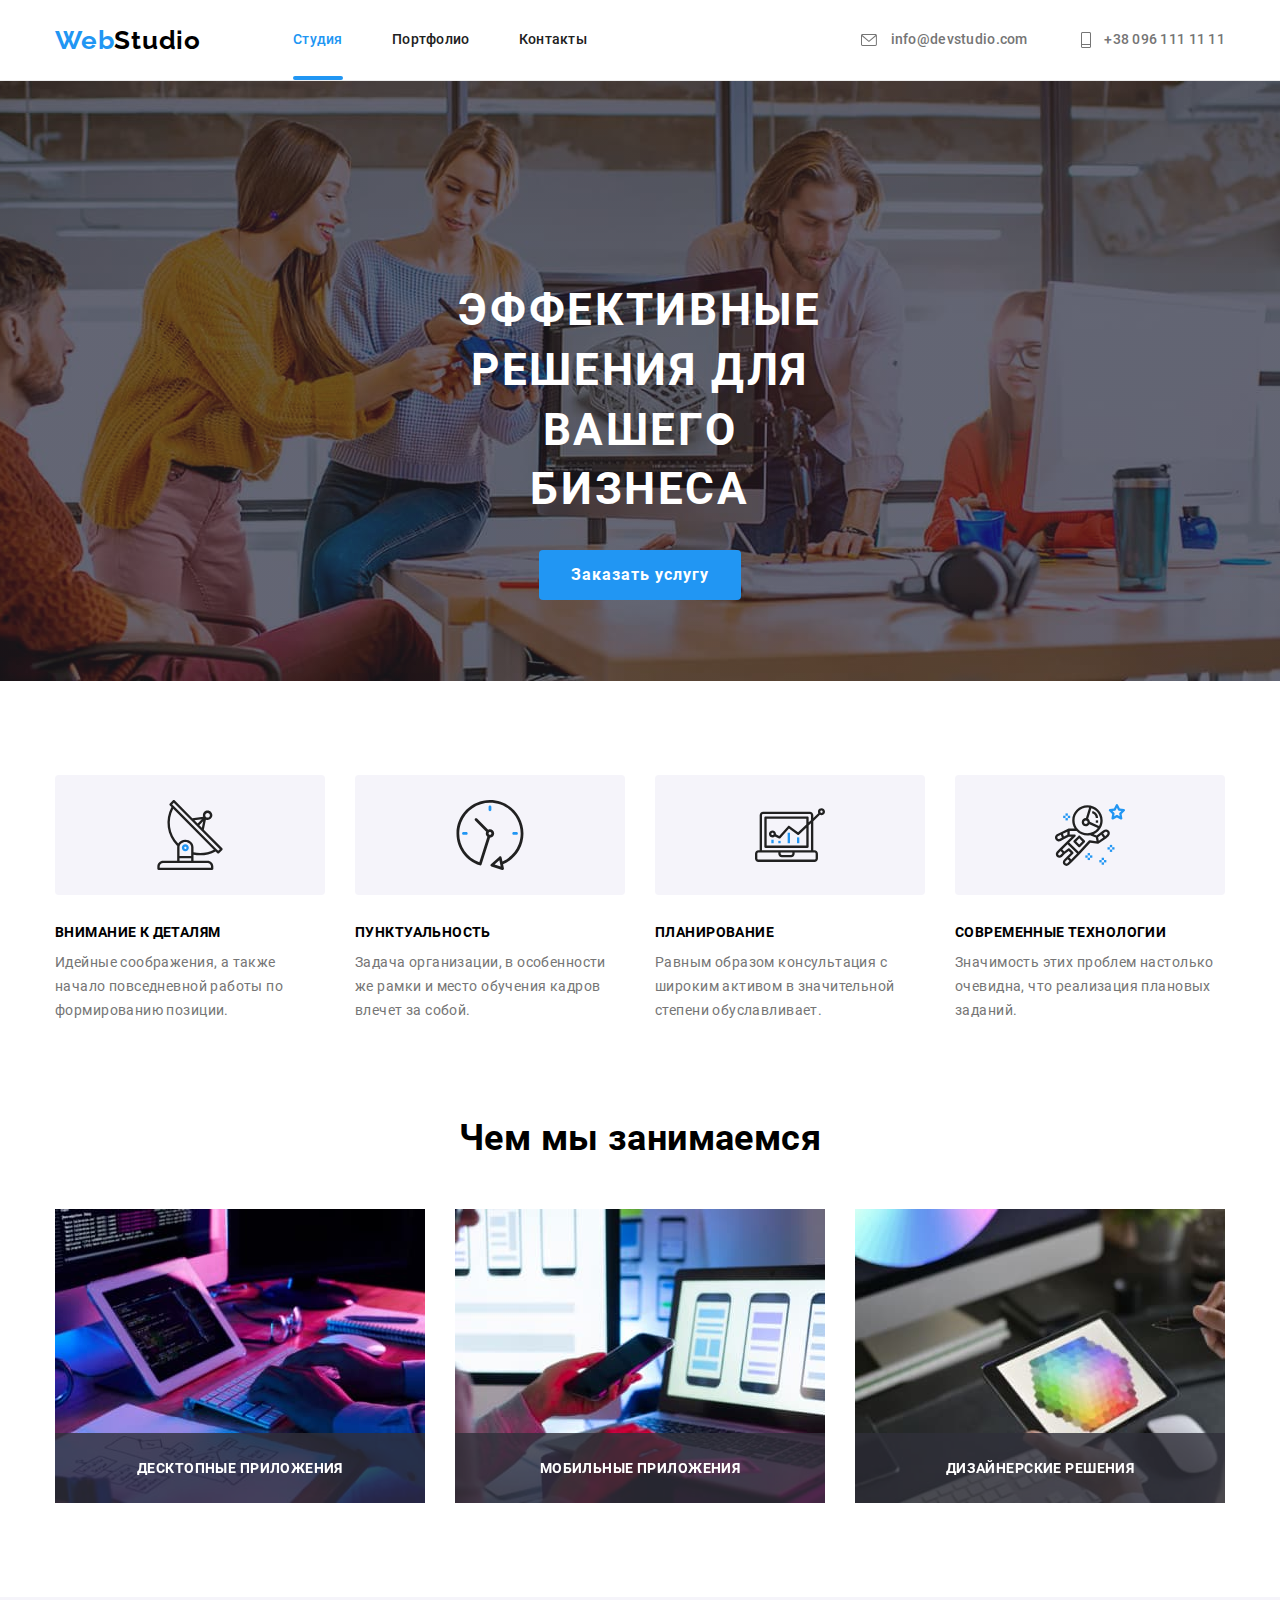
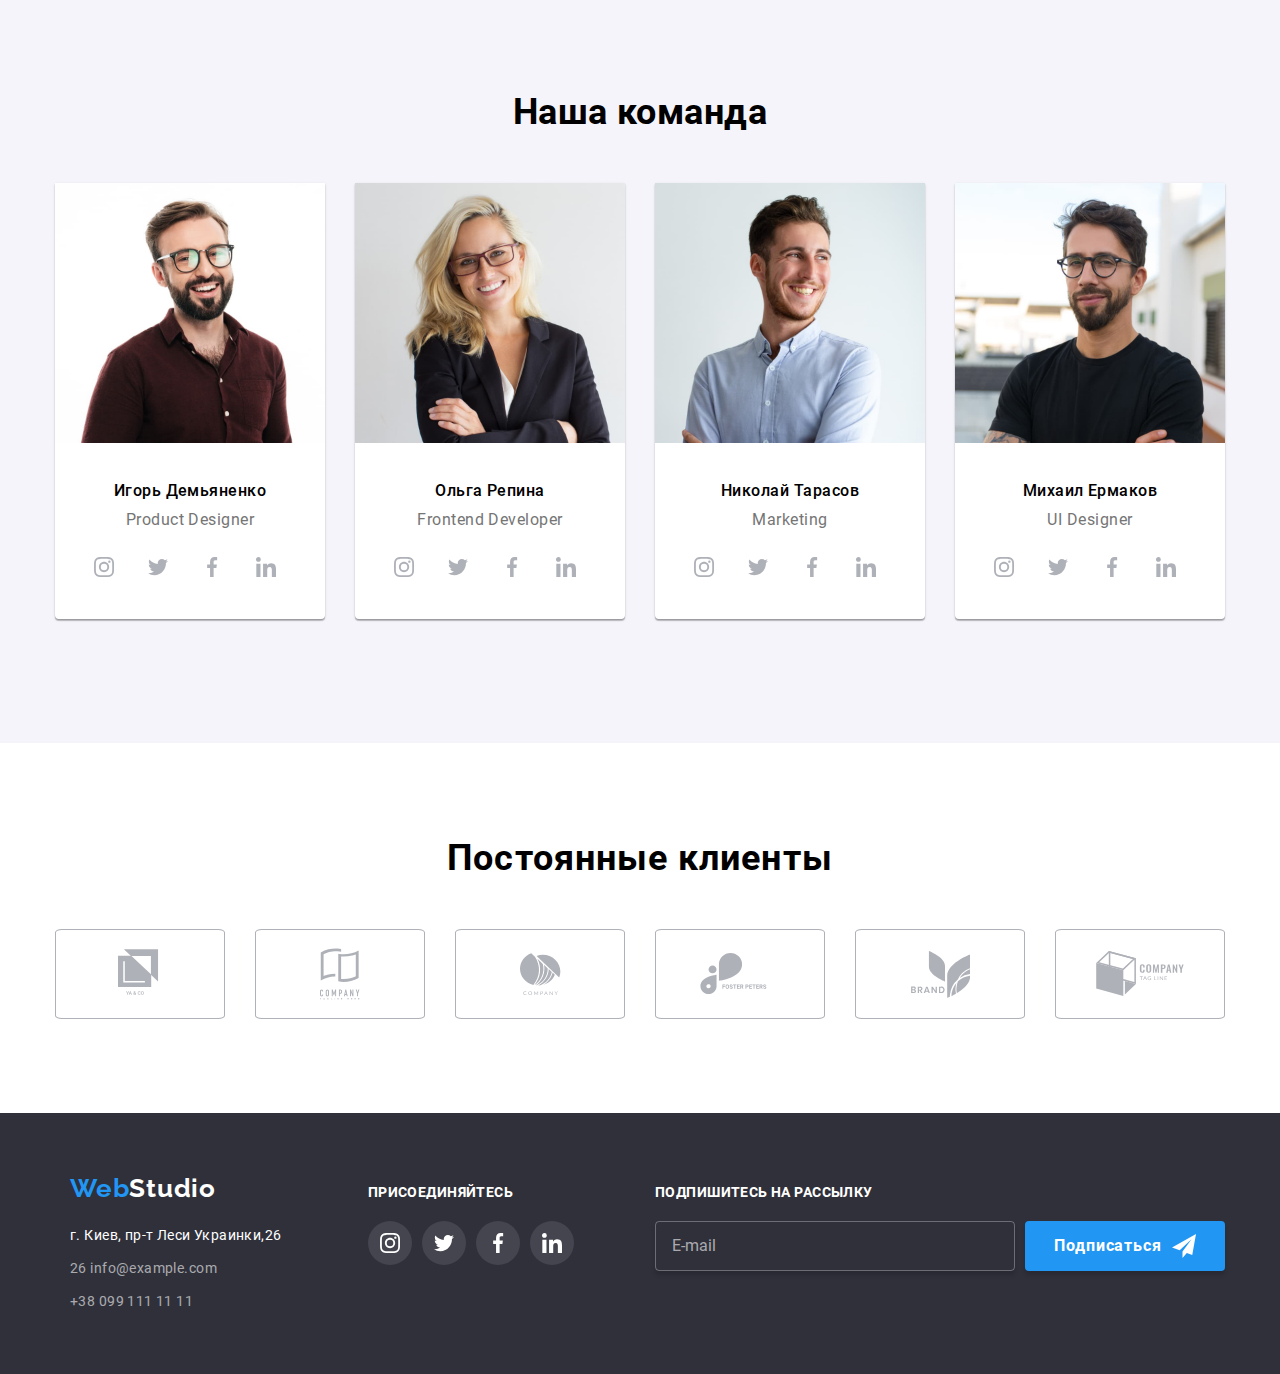
==== commit cf4906fc: "Добавляет позиционирование в футере" ====
--- a/index.html
+++ b/index.html
@@ -188,22 +188,22 @@
               <p class="team__position">UI Designer</p>
               <ul class="team__link-list">
                 <li>
-                  <a href="" class="team-link">
+                  <a href="" class="team__link-item">
                     <svg class="team__link-icon">
                       <use href="./images/sprite.svg#icon-instagram"></use>
                     </svg>
                   </a></li>
-                <li><a href="" class="team-link">
+                <li><a href="" class="team__link-item">
                     <svg class="team__link-icon">
                       <use href="./images/sprite.svg#icon-twitter"></use>
                     </svg>
                   </a></li>
-                <li><a href="" class="team-link">
+                <li><a href="" class="team__link-item">
                     <svg class="team__link-icon">
                       <use href="./images/sprite.svg#icon-facebook"></use>
                     </svg>
                   </a></li>
-                <li><a href="" class="team-link">
+                <li><a href="" class="team__link-item">
                     <svg class="team__link-icon">
                       <use href="./images/sprite.svg#icon-linkedin"></use>
                     </svg>
--- a/css/main.min.css
+++ b/css/main.min.css
@@ -1,3 +1,3 @@
 /*! modern-normalize v1.0.0 | MIT License | https://github.com/sindresorhus/modern-normalize */*,*::before,*::after{-webkit-box-sizing:border-box;box-sizing:border-box}:root{-moz-tab-size:4;-o-tab-size:4;tab-size:4}html{line-height:1.15;-webkit-text-size-adjust:100%}body{margin:0}body{font-family:system-ui,-apple-system,"Segoe UI",Roboto,Helvetica,Arial,sans-serif,"Apple Color Emoji","Segoe UI Emoji"}hr{height:0;color:inherit}abbr[title]{-webkit-text-decoration:underline dotted;text-decoration:underline dotted}b,strong{font-weight:bolder}code,kbd,samp,pre{font-family:ui-monospace, SFMono-Regular, Consolas, "Liberation Mono", Menlo,- monospace;font-size:1em}small{font-size:80%}sub,sup{font-size:75%;line-height:0;position:relative;vertical-align:baseline}sub{bottom:-0.25em}sup{top:-0.5em}table{text-indent:0;border-color:inherit}button,input,optgroup,select,textarea{font-family:inherit;font-size:100%;line-height:1.15;margin:0}button,select{text-transform:none}button,[type="button"],[type="reset"],[type="submit"]{-webkit-appearance:button}::-moz-focus-inner{border-style:none;padding:0}:-moz-focusring{outline:1px dotted ButtonText}:-moz-ui-invalid{box-shadow:none}legend{padding:0}progress{vertical-align:baseline}::-webkit-inner-spin-button,::-webkit-outer-spin-button{height:auto}[type="search"]{-webkit-appearance:textfield;outline-offset:-2px}::-webkit-search-decoration{-webkit-appearance:none}::-webkit-file-upload-button{-webkit-appearance:button;font:inherit}summary{display:list-item}@font-face{font-family:"Raleway";font-style:normal;font-weight:400;src:url("../fonts/raleway-v18-latin_cyrillic-regular.eot");src:local(""),url("../fonts/raleway-v18-latin_cyrillic-regular.eot?#iefix") format("embedded-opentype"),url("../fonts/raleway-v18-latin_cyrillic-regular.woff2") format("woff2"),url("../fonts/raleway-v18-latin_cyrillic-regular.woff") format("woff"),url("../fonts/raleway-v18-latin_cyrillic-regular.ttf") format("truetype"),url("../fonts/raleway-v18-latin_cyrillic-regular.svg#Raleway") format("svg")}@font-face{font-family:"Raleway";font-style:normal;font-weight:700;src:url("../fonts/raleway-v18-latin_cyrillic-700.eot");src:local(""),url("../fonts/raleway-v18-latin_cyrillic-700.eot?#iefix") format("embedded-opentype"),url("../fonts/raleway-v18-latin_cyrillic-700.woff2") format("woff2"),url("../fonts/raleway-v18-latin_cyrillic-700.woff") format("woff"),url("../fonts/raleway-v18-latin_cyrillic-700.ttf") format("truetype"),url("../fonts/raleway-v18-latin_cyrillic-700.svg#Raleway") format("svg")}@font-face{font-family:"Roboto";font-style:normal;font-weight:400;src:url("../fonts/roboto-v20-latin_cyrillic-regular.eot");src:local(""),url("../fonts/roboto-v20-latin_cyrillic-regular.eot?#iefix") format("embedded-opentype"),url("../fonts/roboto-v20-latin_cyrillic-regular.woff2") format("woff2"),url("../fonts/roboto-v20-latin_cyrillic-regular.woff") format("woff"),url("../fonts/roboto-v20-latin_cyrillic-regular.ttf") format("truetype"),url("../fonts/roboto-v20-latin_cyrillic-regular.svg#Roboto") format("svg")}@font-face{font-family:"Roboto";font-style:normal;font-weight:500;src:url("../fonts/roboto-v20-latin_cyrillic-500.eot");src:local(""),url("../fonts/roboto-v20-latin_cyrillic-500.eot?#iefix") format("embedded-opentype"),url("../fonts/roboto-v20-latin_cyrillic-500.woff2") format("woff2"),url("../fonts/roboto-v20-latin_cyrillic-500.woff") format("woff"),url("../fonts/roboto-v20-latin_cyrillic-500.ttf") format("truetype"),url("../fonts/roboto-v20-latin_cyrillic-500.svg#Roboto") format("svg")}@font-face{font-family:"Roboto";font-style:normal;font-weight:700;src:url("../fonts/roboto-v20-latin_cyrillic-700.eot");src:local(""),url("../fonts/roboto-v20-latin_cyrillic-700.eot?#iefix") format("embedded-opentype"),url("../fonts/roboto-v20-latin_cyrillic-700.woff2") format("woff2"),url("../fonts/roboto-v20-latin_cyrillic-700.woff") format("woff"),url("../fonts/roboto-v20-latin_cyrillic-700.ttf") format("truetype"),url("../fonts/roboto-v20-latin_cyrillic-700.svg#Roboto") format("svg")}.hero__button{font-family:inherit}.header-wrapper,.advantages__container,.work__container,.team__container-detail,.clients__container,.footer__container{margin-left:auto;margin-right:auto;width:1200px;padding-left:15px;padding-right:15px}.nav__logo,.footer__logo{font-family:Raleway, sans-serif;font-weight:700;font-size:26px;line-height:1.19;letter-spacing:0.03em;text-decoration:none;color:#000}.header-wrapper,.nav__list{display:-webkit-box;display:-ms-flexbox;display:flex;-webkit-box-pack:justify;-ms-flex-pack:justify;justify-content:space-between;-webkit-box-align:center;-ms-flex-align:center;align-items:center}.mail-icon,.phone-icon{display:-webkit-inline-box;display:-ms-inline-flexbox;display:inline-flex;vertical-align:middle;margin-right:10px;fill:currentColor;-webkit-transition:fill 250ms cubic-bezier(0.4, 0, 0.2, 1);transition:fill 250ms cubic-bezier(0.4, 0, 0.2, 1)}.form__checkbox,.visually-hidden{position:absolute !important;clip:rect(1px 1px 1px 1px);clip:rect(1px, 1px, 1px, 1px);padding:0 !important;border:0 !important;height:1px !important;width:1px !important;overflow:hidden}.work__title,.team__title{margin-top:0;margin-bottom:50px;font-size:36px;line-height:1.17;text-align:center}.social__appeal,.subscription__appeal{margin:0;margin-bottom:20px;font-weight:700;line-height:1.14em;letter-spacing:0.03em;text-transform:uppercase;color:#fff}body{font-family:Roboto, sans-serif;font-weight:400;font-size:14px;line-height:1.71;letter-spacing:0.03em;color:var(--primary-text-color)}ul{padding:0;margin:0;list-style:none}.header{border-bottom:1px solid #ececec;background-color:#fff}.header-wrapper{height:80px}.accent{color:#2196f3}.nav{display:-webkit-box;display:-ms-flexbox;display:flex;width:532px;-webkit-box-pack:justify;-ms-flex-pack:justify;justify-content:space-between;-webkit-box-align:center;-ms-flex-align:center;align-items:center}.nav__list{width:294px}.nav__link{font-weight:500;line-height:1.14;letter-spacing:0.02em;text-decoration:none;color:#212121;-webkit-transition:color 250ms cubic-bezier(0.4, 0, 0.2, 1);transition:color 250ms cubic-bezier(0.4, 0, 0.2, 1)}.nav__link:hover,.nav__link:focus{color:#2196f3}.nav__current{display:block;position:relative;color:#2196f3}.nav__current::after{content:"";display:block;width:100%;height:4px;border-radius:2px;position:absolute;top:44px;background-color:#2196f3}.header__contact{font-weight:500;line-height:1.14;letter-spacing:0.02em;font-style:normal;text-decoration:none;color:#757575;-webkit-transition:color 250ms cubic-bezier(0.4, 0, 0.2, 1);transition:color 250ms cubic-bezier(0.4, 0, 0.2, 1)}.header__contact:hover,.header__contact:focus{color:#2196f3}.header__mail{margin-right:50px}.mail-icon{width:16px;height:12px}.contact:hover .mail-icon,.contact:focus .mail-icon{fill:#2196f3}.phone-icon{width:10px;height:16px}.contact:hover .phone-icon,.contact:focus .phone-icon{fill:#2196f3}.hero{margin-left:auto;margin-right:auto;padding:200px 452px;height:600px;max-width:1600px;text-align:center;background-image:-webkit-gradient(linear, left top, right top, from(rgba(47,48,58,0.4)), to(rgba(47,48,58,0.4))),url(../images/Image-hero.jpg);background-image:linear-gradient(to right, rgba(47,48,58,0.4), rgba(47,48,58,0.4)),url(../images/Image-hero.jpg);background-repeat:no-repeat;background-position:center;background-size:cover;background-color:rgba(0,0,0,0.8)}.hero__title{margin-top:0;margin-bottom:30px;font-weight:900;font-size:44px;line-height:1.36;letter-spacing:0.06em;text-transform:uppercase;color:#fff}.hero__button{display:inline-block;padding:10px 32px;min-width:200px;border:none;border-radius:4px;font-weight:700;font-size:16px;line-height:1.875;letter-spacing:0.06em;text-align:center;background-color:#2196f3;color:#fff;-webkit-transition:background-color 250ms cubic-bezier(0.4, 0, 0.2, 1),color 250ms cubic-bezier(0.4, 0, 0.2, 1);transition:background-color 250ms cubic-bezier(0.4, 0, 0.2, 1),color 250ms cubic-bezier(0.4, 0, 0.2, 1)}.hero__button:hover,.hero__button:focus{background-color:#fff;color:#2196f3}.backdrop{position:fixed;top:0;left:0;width:100%;height:100%;background:rgba(0,0,0,0.2);opacity:1;-webkit-transition:opacity 250ms cubic-bezier(0.4, 0, 0.2, 1);transition:opacity 250ms cubic-bezier(0.4, 0, 0.2, 1)}.backdrop.is-hidden{opacity:0;pointer-events:none}.modal{position:absolute;top:50%;left:50%;padding:40px;min-width:528px;min-height:581px;background-color:#fff;-webkit-transform:translate(-50%, -50%) scale(1);transform:translate(-50%, -50%) scale(1);-webkit-transition:-webkit-transform 250ms cubic-bezier(0.4, 0, 0.2, 1);transition:-webkit-transform 250ms cubic-bezier(0.4, 0, 0.2, 1);transition:transform 250ms cubic-bezier(0.4, 0, 0.2, 1);transition:transform 250ms cubic-bezier(0.4, 0, 0.2, 1), -webkit-transform 250ms cubic-bezier(0.4, 0, 0.2, 1)}.backdrop.is-hidden .modal{-webkit-transform:translate(-50%, -50%) scale(1.3);transform:translate(-50%, -50%) scale(1.3)}.modal__close{position:absolute;top:8px;right:8px;width:30px;height:30px;border:1px solid rgba(0,0,0,0.1);border-radius:50%;background:#fff}.modal__close:hover,.modal__close:focus{fill:#2196f3}.icon-close{position:absolute;top:50%;left:50%;-webkit-transform:translate(-50%, -50%);transform:translate(-50%, -50%);width:18px;height:18px}.modal__text{display:block;margin-bottom:12px;font-size:20px;line-height:1.15;text-align:center}.form__info{display:block;margin-top:4px;margin-bottom:10px;padding-top:11px;padding-right:12px;padding-bottom:11px;padding-left:42px;width:100%;height:40px;border:1px solid rgba(33,33,33,0.2);border-radius:4px;-webkit-transition:border-color 250ms var(--time-distribution-function);transition:border-color 250ms var(--time-distribution-function)}.form__field:focus-within .form__info{outline:none;border-color:#2196f3}.form__field{position:relative;display:block;font-size:12px;line-height:1.17;letter-spacing:0.01em;color:#757575}.form__icon{position:absolute;left:12px;bottom:11px;width:18px;height:18px;-webkit-transition:fill 250ms cubic-bezier(0.4, 0, 0.2, 1);transition:fill 250ms cubic-bezier(0.4, 0, 0.2, 1)}.form__field:focus-within .form__icon{fill:#2196f3}.form__comment{display:block;padding:12px 16px;margin-top:4px;margin-bottom:20px;width:100%;height:120px;resize:none;border:1px solid rgba(33,33,33,0.2);border-radius:4px;-webkit-transition:border-color 250ms cubic-bezier(0.4, 0, 0.2, 1);transition:border-color 250ms cubic-bezier(0.4, 0, 0.2, 1)}.form__comment::-webkit-input-placeholder{font-size:12px;line-height:1.17;letter-spacing:0.01em;color:rgba(117,117,117,0.5)}.form__comment:-ms-input-placeholder{font-size:12px;line-height:1.17;letter-spacing:0.01em;color:rgba(117,117,117,0.5)}.form__comment::-ms-input-placeholder{font-size:12px;line-height:1.17;letter-spacing:0.01em;color:rgba(117,117,117,0.5)}.form__comment::placeholder{font-size:12px;line-height:1.17;letter-spacing:0.01em;color:rgba(117,117,117,0.5)}.form__comment:focus{outline:none;border-color:#2196f3}.form__checkbox-agreement{display:-webkit-box;display:-ms-flexbox;display:flex;-webkit-box-pack:center;-ms-flex-pack:center;justify-content:center;-webkit-box-align:center;-ms-flex-align:center;align-items:center;margin-bottom:30px}.form__checkbox-icon{display:inline-block;margin-right:7px;width:16px;height:15px;border:2px solid #212121;border-radius:2px;-webkit-transition:background-color 250ms cubic-bezier(0.4, 0, 0.2, 1),border-color 250ms cubic-bezier(0.4, 0, 0.2, 1);transition:background-color 250ms cubic-bezier(0.4, 0, 0.2, 1),border-color 250ms cubic-bezier(0.4, 0, 0.2, 1)}.form__checkbox:checked+.form__checkbox-icon{background-image:url(../icons/icon-check.svg);background-size:contain;background-origin:border-box;background-color:#2196f3;border-color:#2196f3}.form__checkbox-text{color:#757575}.form__agreement{margin-left:7px;color:#2196f3}.form__send{position:absolute;bottom:40px;left:50%;-webkit-transform:translateX(-50%);transform:translateX(-50%);display:block;padding-top:10px;padding-bottom:10px;min-width:200px;font-weight:700;font-size:16px;line-height:1.875;text-align:center;letter-spacing:0.06em;color:#fff;background-color:#2196f3;-webkit-box-shadow:0px 4px 4px rgba(0,0,0,0.15);box-shadow:0px 4px 4px rgba(0,0,0,0.15);border-radius:4px;border:none;-webkit-transition:background-color 250ms cubic-bezier(0.4, 0, 0.2, 1);transition:background-color 250ms cubic-bezier(0.4, 0, 0.2, 1)}.form__send:hover,.form__send:focus{background-color:#188ce8}.advantages{padding-top:94px;padding-bottom:94px}.advantages__list{display:-webkit-box;display:-ms-flexbox;display:flex;-ms-flex-wrap:wrap;flex-wrap:wrap}.advantages__list-item{width:calc((100% - 90px) / 4)}.advantages__list-item:not(:last-child){margin-right:30px}.advantages__list-item::before{content:" ";display:block;height:120px;border-radius:4px;background-color:#f5f4fa;background-repeat:no-repeat;background-position:center;background-size:70px}.advantages__icon-antenna::before{background-image:url(../icons/antenna.svg)}.advantages__icon-clock::before{background-image:url(../icons/clock.svg)}.advantages__icon-diagram::before{background-image:url(../icons/diagram.svg)}.advantages__icon-astronaut::before{background-image:url(../icons/astronaut.svg)}.advantages__title{margin-top:30px;margin-bottom:10px;text-transform:uppercase;font-size:14px;line-height:1.14}.advantages__text{margin-top:0;margin-bottom:0;color:#757575}.work{padding-bottom:94px}.work__list{display:-webkit-box;display:-ms-flexbox;display:flex;-ms-flex-wrap:wrap;flex-wrap:wrap;-webkit-box-pack:justify;-ms-flex-pack:justify;justify-content:space-between}.work__item{position:relative}.work__item::after{position:absolute;bottom:0;content:"";width:100%;height:70px;background-color:rgba(47,48,58,0.8)}.work__image{display:block}.work__name{position:absolute;bottom:0;left:50%;-webkit-transform:translate(-50%);transform:translate(-50%);z-index:1;margin:0;padding:27px 0;width:100%;font-weight:700;line-height:1.143;text-transform:uppercase;text-align:center;color:#fff}.team__container{padding:94px 0;background-color:#f5f4fa}.team__container-detail{padding-bottom:30px}.team__list{display:-webkit-box;display:-ms-flexbox;display:flex;-ms-flex-wrap:wrap;flex-wrap:wrap;-webkit-box-pack:justify;-ms-flex-pack:justify;justify-content:space-between}.team__item{padding-bottom:30px;background:#fff;-webkit-box-shadow:0px 1px 3px rgba(0,0,0,0.12),0px 1px 1px rgba(0,0,0,0.14),0px 2px 1px rgba(0,0,0,0.2);box-shadow:0px 1px 3px rgba(0,0,0,0.12),0px 1px 1px rgba(0,0,0,0.14),0px 2px 1px rgba(0,0,0,0.2);border-radius:0px 0px 4px 4px}.team__name{margin-top:30px;margin-bottom:10px;font-weight:500;font-size:16px;line-height:1.19;text-align:center;letter-spacing:0.03em}.team__position{margin:0;font-size:16px;line-height:1.19;text-align:center;letter-spacing:0.03em;color:#757575}.team__link-list{display:-webkit-box;display:-ms-flexbox;display:flex;-webkit-box-align:center;-ms-flex-align:center;align-items:center;-webkit-box-pack:center;-ms-flex-pack:center;justify-content:center;margin-top:16px}.team__link-item{display:-webkit-box;display:-ms-flexbox;display:flex;-webkit-box-align:center;-ms-flex-align:center;align-items:center;-webkit-box-pack:center;-ms-flex-pack:center;justify-content:center;margin-right:10px;width:44px;height:44px;border-radius:50%;-webkit-transition:background-color 250ms cubic-bezier(0.4, 0, 0.2, 1);transition:background-color 250ms cubic-bezier(0.4, 0, 0.2, 1)}.team__link-item:hover,.team__link-item:focus{background-color:#2196f3;border-radius:50%}.team__link-icon{width:20px;height:20px;background-position:50% 50%;fill:#afb1b8;-webkit-transition:fill 250ms cubic-bezier(0.4, 0, 0.2, 1);transition:fill 250ms cubic-bezier(0.4, 0, 0.2, 1)}.team__link-item:hover .team__link-icon,.team__link-item:focus .team__link-icon{fill:#fff}.clients{padding-top:94px;padding-bottom:94px}.clients__title{margin:0;margin-bottom:50px;font-size:36px;line-height:1.17;text-align:center;letter-spacing:0.03em}.client__list{display:-webkit-box;display:-ms-flexbox;display:flex;-ms-flex-wrap:wrap;flex-wrap:wrap;-webkit-box-pack:justify;-ms-flex-pack:justify;justify-content:space-between}.clients__link{display:-webkit-box;display:-ms-flexbox;display:flex;-webkit-box-pack:center;-ms-flex-pack:center;justify-content:center;-webkit-box-align:center;-ms-flex-align:center;align-items:center;width:170px;height:90px;border:1px solid #afb1b8;border-radius:4%;-webkit-transition:border 250ms cubic-bezier(0.4, 0, 0.2, 1);transition:border 250ms cubic-bezier(0.4, 0, 0.2, 1)}.clients__link:hover,.clients__link:focus{border:1px solid #2196f3}.clients__link-icon{fill:#afb1b8;-webkit-transition:fill 250ms cubic-bezier(0.4, 0, 0.2, 1);transition:fill 250ms cubic-bezier(0.4, 0, 0.2, 1)}.clients__link:hover .clients__link-icon,.clients__link:focus .clients__link-icon{fill:#2196f3}.clients__client1{width:44.27px;height:49.23px}.clients__client2{width:40px;height:52px}.clients__client3{width:41px;height:42.6px}.clients__client4{width:79.66px;height:42.02px}.clients__client5{width:59px;height:47px}.clients__client6{width:88.48px;height:45.44px}.footer{padding:60px 0;background-color:#2f303a}.footer__container{display:-webkit-box;display:-ms-flexbox;display:flex;-webkit-box-align:baseline;-ms-flex-align:baseline;align-items:baseline;-webkit-box-pack:start;-ms-flex-pack:start;justify-content:flex-start}.footer__logo{display:block;margin-bottom:20px;padding-left:15px;padding-right:15px;color:#fff}.accent{color:#2196f3}.footer__contacts{display:inline-block;margin-right:70px;padding-left:15px;padding-right:15px;font-style:normal;color:rgba(255,255,255,0.6)}.footer__address{display:block;margin-bottom:9px;color:#fff}.footer__mail{display:block;margin-bottom:9px}.social{margin-right:93px}.social__list{display:-webkit-box;display:-ms-flexbox;display:flex;-webkit-box-align:center;-ms-flex-align:center;align-items:center;-webkit-box-pack:center;-ms-flex-pack:center;justify-content:center}.social__link-item{display:-webkit-box;display:-ms-flexbox;display:flex;-webkit-box-align:center;-ms-flex-align:center;align-items:center;-webkit-box-pack:center;-ms-flex-pack:center;justify-content:center;margin-right:10px;width:44px;height:44px;border-radius:50%;background-color:rgba(255,255,255,0.1);-webkit-transition:background-color 250ms cubic-bezier(0.4, 0, 0.2, 1);transition:background-color 250ms cubic-bezier(0.4, 0, 0.2, 1)}.social__link-item:hover,.social__link-item:focus{background-color:#2196f3}.social__link-icon{width:20px;height:20px;background-position:50% 50%;fill:#fff}.form-subscription{display:-webkit-box;display:-ms-flexbox;display:flex;-webkit-box-pack:justify;-ms-flex-pack:justify;justify-content:space-between;min-width:570px}.form-subscription__input{margin-right:10px;padding:15px 16px;width:100%;border:1px solid rgba(255,255,255,0.3);border-radius:4px;-webkit-box-shadow:0px 4px 4px rgba(0,0,0,0.15);box-shadow:0px 4px 4px rgba(0,0,0,0.15);color:#fff;background-color:transparent}.form-subscription__input::-webkit-input-placeholder{font-size:16px;line-height:1.25;color:rgba(255,255,255,0.6)}.form-subscription__input:-ms-input-placeholder{font-size:16px;line-height:1.25;color:rgba(255,255,255,0.6)}.form-subscription__input::-ms-input-placeholder{font-size:16px;line-height:1.25;color:rgba(255,255,255,0.6)}.form-subscription__input::placeholder{font-size:16px;line-height:1.25;color:rgba(255,255,255,0.6)}.form-subscription__button{display:-webkit-inline-box;display:-ms-inline-flexbox;display:inline-flex;-webkit-box-orient:horizontal;-webkit-box-direction:reverse;-ms-flex-direction:row-reverse;flex-direction:row-reverse;-webkit-box-pack:center;-ms-flex-pack:center;justify-content:center;-webkit-box-align:center;-ms-flex-align:center;align-items:center;padding:10px 0;min-width:200px;height:50px;font-weight:700;font-size:16px;line-height:1.875;text-align:center;letter-spacing:0.06em;border:none;border-radius:4px;color:#fff;background-color:#2196f3;-webkit-box-shadow:0px 4px 4px rgba(0,0,0,0.15);box-shadow:0px 4px 4px rgba(0,0,0,0.15);-webkit-transition:background-color 250ms cubic-bezier(0.4, 0, 0.2, 1),color 250ms cubic-bezier(0.4, 0, 0.2, 1);transition:background-color 250ms cubic-bezier(0.4, 0, 0.2, 1),color 250ms cubic-bezier(0.4, 0, 0.2, 1)}.form-subscription__button:hover,.form-subscription__button:focus{background-color:#fff;color:#2196f3}.form-subscription__text{margin-right:10px}.form-subscription__icon{width:24px;height:24px;fill:#fff;-webkit-transition:fill 250ms cubic-bezier(0.4, 0, 0.2, 1);transition:fill 250ms cubic-bezier(0.4, 0, 0.2, 1)}.form-subscription__button:hover .form-subscription__icon,.form-subscription__button:focus .form-subscription__icon{fill:#2196f3}
+ monospace;font-size:1em}small{font-size:80%}sub,sup{font-size:75%;line-height:0;position:relative;vertical-align:baseline}sub{bottom:-0.25em}sup{top:-0.5em}table{text-indent:0;border-color:inherit}button,input,optgroup,select,textarea{font-family:inherit;font-size:100%;line-height:1.15;margin:0}button,select{text-transform:none}button,[type="button"],[type="reset"],[type="submit"]{-webkit-appearance:button}::-moz-focus-inner{border-style:none;padding:0}:-moz-focusring{outline:1px dotted ButtonText}:-moz-ui-invalid{box-shadow:none}legend{padding:0}progress{vertical-align:baseline}::-webkit-inner-spin-button,::-webkit-outer-spin-button{height:auto}[type="search"]{-webkit-appearance:textfield;outline-offset:-2px}::-webkit-search-decoration{-webkit-appearance:none}::-webkit-file-upload-button{-webkit-appearance:button;font:inherit}summary{display:list-item}@font-face{font-family:"Raleway";font-style:normal;font-weight:400;src:url("../fonts/raleway-v18-latin_cyrillic-regular.eot");src:local(""),url("../fonts/raleway-v18-latin_cyrillic-regular.eot?#iefix") format("embedded-opentype"),url("../fonts/raleway-v18-latin_cyrillic-regular.woff2") format("woff2"),url("../fonts/raleway-v18-latin_cyrillic-regular.woff") format("woff"),url("../fonts/raleway-v18-latin_cyrillic-regular.ttf") format("truetype"),url("../fonts/raleway-v18-latin_cyrillic-regular.svg#Raleway") format("svg")}@font-face{font-family:"Raleway";font-style:normal;font-weight:700;src:url("../fonts/raleway-v18-latin_cyrillic-700.eot");src:local(""),url("../fonts/raleway-v18-latin_cyrillic-700.eot?#iefix") format("embedded-opentype"),url("../fonts/raleway-v18-latin_cyrillic-700.woff2") format("woff2"),url("../fonts/raleway-v18-latin_cyrillic-700.woff") format("woff"),url("../fonts/raleway-v18-latin_cyrillic-700.ttf") format("truetype"),url("../fonts/raleway-v18-latin_cyrillic-700.svg#Raleway") format("svg")}@font-face{font-family:"Roboto";font-style:normal;font-weight:400;src:url("../fonts/roboto-v20-latin_cyrillic-regular.eot");src:local(""),url("../fonts/roboto-v20-latin_cyrillic-regular.eot?#iefix") format("embedded-opentype"),url("../fonts/roboto-v20-latin_cyrillic-regular.woff2") format("woff2"),url("../fonts/roboto-v20-latin_cyrillic-regular.woff") format("woff"),url("../fonts/roboto-v20-latin_cyrillic-regular.ttf") format("truetype"),url("../fonts/roboto-v20-latin_cyrillic-regular.svg#Roboto") format("svg")}@font-face{font-family:"Roboto";font-style:normal;font-weight:500;src:url("../fonts/roboto-v20-latin_cyrillic-500.eot");src:local(""),url("../fonts/roboto-v20-latin_cyrillic-500.eot?#iefix") format("embedded-opentype"),url("../fonts/roboto-v20-latin_cyrillic-500.woff2") format("woff2"),url("../fonts/roboto-v20-latin_cyrillic-500.woff") format("woff"),url("../fonts/roboto-v20-latin_cyrillic-500.ttf") format("truetype"),url("../fonts/roboto-v20-latin_cyrillic-500.svg#Roboto") format("svg")}@font-face{font-family:"Roboto";font-style:normal;font-weight:700;src:url("../fonts/roboto-v20-latin_cyrillic-700.eot");src:local(""),url("../fonts/roboto-v20-latin_cyrillic-700.eot?#iefix") format("embedded-opentype"),url("../fonts/roboto-v20-latin_cyrillic-700.woff2") format("woff2"),url("../fonts/roboto-v20-latin_cyrillic-700.woff") format("woff"),url("../fonts/roboto-v20-latin_cyrillic-700.ttf") format("truetype"),url("../fonts/roboto-v20-latin_cyrillic-700.svg#Roboto") format("svg")}.hero__button,.modal__close,.form-subscription__button{font-family:inherit}.header-wrapper,.advantages__container,.work__container,.team__container-detail,.clients__container,.footer__container{margin-left:auto;margin-right:auto;width:1200px;padding-left:15px;padding-right:15px}.nav__logo,.footer__logo{font-family:Raleway, sans-serif;font-weight:700;font-size:26px;line-height:1.19;letter-spacing:0.03em;text-decoration:none;color:#000}.header-wrapper,.nav__list{display:-webkit-box;display:-ms-flexbox;display:flex;-webkit-box-pack:justify;-ms-flex-pack:justify;justify-content:space-between;-webkit-box-align:center;-ms-flex-align:center;align-items:center}.mail-icon,.phone-icon{display:-webkit-inline-box;display:-ms-inline-flexbox;display:inline-flex;vertical-align:middle;margin-right:10px;fill:currentColor;-webkit-transition:fill 250ms cubic-bezier(0.4, 0, 0.2, 1);transition:fill 250ms cubic-bezier(0.4, 0, 0.2, 1)}.form__checkbox,.visually-hidden{position:absolute !important;clip:rect(1px 1px 1px 1px);clip:rect(1px, 1px, 1px, 1px);padding:0 !important;border:0 !important;height:1px !important;width:1px !important;overflow:hidden}.work__title,.team__title{margin-top:0;margin-bottom:50px;font-size:36px;line-height:1.17;text-align:center}.social__appeal,.subscription__appeal{margin:0;margin-bottom:20px;font-weight:700;line-height:1.14em;letter-spacing:0.03em;text-transform:uppercase;color:#fff}body{font-family:Roboto, sans-serif;font-weight:400;font-size:14px;line-height:1.71;letter-spacing:0.03em;color:var(--primary-text-color)}ul{padding:0;margin:0;list-style:none}.header{border-bottom:1px solid #ececec;background-color:#fff}.header-wrapper{height:80px}.accent{color:#2196f3}.nav{display:-webkit-box;display:-ms-flexbox;display:flex;width:532px;-webkit-box-pack:justify;-ms-flex-pack:justify;justify-content:space-between;-webkit-box-align:center;-ms-flex-align:center;align-items:center}.nav__list{width:294px}.nav__link{font-weight:500;line-height:1.14;letter-spacing:0.02em;text-decoration:none;color:#212121;-webkit-transition:color 250ms cubic-bezier(0.4, 0, 0.2, 1);transition:color 250ms cubic-bezier(0.4, 0, 0.2, 1)}.nav__link:hover,.nav__link:focus{color:#2196f3}.nav__current{display:block;position:relative;color:#2196f3}.nav__current::after{content:"";display:block;width:100%;height:4px;border-radius:2px;position:absolute;top:44px;background-color:#2196f3}.header__contact{font-weight:500;line-height:1.14;letter-spacing:0.02em;font-style:normal;text-decoration:none;color:#757575;-webkit-transition:color 250ms cubic-bezier(0.4, 0, 0.2, 1);transition:color 250ms cubic-bezier(0.4, 0, 0.2, 1)}.header__contact:hover,.header__contact:focus{color:#2196f3}.header__mail{margin-right:50px}.mail-icon{width:16px;height:12px}.contact:hover .mail-icon,.contact:focus .mail-icon{fill:#2196f3}.phone-icon{width:10px;height:16px}.contact:hover .phone-icon,.contact:focus .phone-icon{fill:#2196f3}.hero{margin-left:auto;margin-right:auto;padding:200px 452px;height:600px;max-width:1600px;text-align:center;background-image:-webkit-gradient(linear, left top, right top, from(rgba(47,48,58,0.4)), to(rgba(47,48,58,0.4))),url(../images/Image-hero.jpg);background-image:linear-gradient(to right, rgba(47,48,58,0.4), rgba(47,48,58,0.4)),url(../images/Image-hero.jpg);background-repeat:no-repeat;background-position:center;background-size:cover;background-color:rgba(0,0,0,0.8)}.hero__title{margin-top:0;margin-bottom:30px;font-weight:900;font-size:44px;line-height:1.36;letter-spacing:0.06em;text-transform:uppercase;color:#fff}.hero__button{display:inline-block;padding:10px 32px;min-width:200px;border:none;border-radius:4px;font-weight:700;font-size:16px;line-height:1.875;letter-spacing:0.06em;text-align:center;background-color:#2196f3;color:#fff;-webkit-transition:background-color 250ms cubic-bezier(0.4, 0, 0.2, 1),color 250ms cubic-bezier(0.4, 0, 0.2, 1);transition:background-color 250ms cubic-bezier(0.4, 0, 0.2, 1),color 250ms cubic-bezier(0.4, 0, 0.2, 1)}.hero__button:hover,.hero__button:focus{background-color:#fff;color:#2196f3}.backdrop{position:fixed;top:0;left:0;width:100%;height:100%;background:rgba(0,0,0,0.2);opacity:1;-webkit-transition:opacity 250ms cubic-bezier(0.4, 0, 0.2, 1);transition:opacity 250ms cubic-bezier(0.4, 0, 0.2, 1)}.backdrop.is-hidden{opacity:0;pointer-events:none}.modal{position:absolute;top:50%;left:50%;padding:40px;min-width:528px;min-height:581px;background-color:#fff;-webkit-transform:translate(-50%, -50%) scale(1);transform:translate(-50%, -50%) scale(1);-webkit-transition:-webkit-transform 250ms cubic-bezier(0.4, 0, 0.2, 1);transition:-webkit-transform 250ms cubic-bezier(0.4, 0, 0.2, 1);transition:transform 250ms cubic-bezier(0.4, 0, 0.2, 1);transition:transform 250ms cubic-bezier(0.4, 0, 0.2, 1), -webkit-transform 250ms cubic-bezier(0.4, 0, 0.2, 1)}.backdrop.is-hidden .modal{-webkit-transform:translate(-50%, -50%) scale(1.3);transform:translate(-50%, -50%) scale(1.3)}.modal__close{position:absolute;top:8px;right:8px;width:30px;height:30px;border:1px solid rgba(0,0,0,0.1);border-radius:50%;background:#fff}.modal__close:hover,.modal__close:focus{fill:#2196f3}.icon-close{position:absolute;top:50%;left:50%;-webkit-transform:translate(-50%, -50%);transform:translate(-50%, -50%);width:18px;height:18px}.modal__text{display:block;margin-bottom:12px;font-size:20px;line-height:1.15;text-align:center}.form__info{display:block;margin-top:4px;margin-bottom:10px;padding-top:11px;padding-right:12px;padding-bottom:11px;padding-left:42px;width:100%;height:40px;border:1px solid rgba(33,33,33,0.2);border-radius:4px;-webkit-transition:border-color 250ms var(--time-distribution-function);transition:border-color 250ms var(--time-distribution-function)}.form__field:focus-within .form__info{outline:none;border-color:#2196f3}.form__field{position:relative;display:block;font-size:12px;line-height:1.17;letter-spacing:0.01em;color:#757575}.form__icon{position:absolute;left:12px;bottom:11px;width:18px;height:18px;-webkit-transition:fill 250ms cubic-bezier(0.4, 0, 0.2, 1);transition:fill 250ms cubic-bezier(0.4, 0, 0.2, 1)}.form__field:focus-within .form__icon{fill:#2196f3}.form__comment{display:block;padding:12px 16px;margin-top:4px;margin-bottom:20px;width:100%;height:120px;resize:none;border:1px solid rgba(33,33,33,0.2);border-radius:4px;-webkit-transition:border-color 250ms cubic-bezier(0.4, 0, 0.2, 1);transition:border-color 250ms cubic-bezier(0.4, 0, 0.2, 1)}.form__comment::-webkit-input-placeholder{font-size:12px;line-height:1.17;letter-spacing:0.01em;color:rgba(117,117,117,0.5)}.form__comment:-ms-input-placeholder{font-size:12px;line-height:1.17;letter-spacing:0.01em;color:rgba(117,117,117,0.5)}.form__comment::-ms-input-placeholder{font-size:12px;line-height:1.17;letter-spacing:0.01em;color:rgba(117,117,117,0.5)}.form__comment::placeholder{font-size:12px;line-height:1.17;letter-spacing:0.01em;color:rgba(117,117,117,0.5)}.form__comment:focus{outline:none;border-color:#2196f3}.form__checkbox-agreement{display:-webkit-box;display:-ms-flexbox;display:flex;-webkit-box-pack:center;-ms-flex-pack:center;justify-content:center;-webkit-box-align:center;-ms-flex-align:center;align-items:center;margin-bottom:30px}.form__checkbox-icon{display:inline-block;margin-right:7px;width:16px;height:15px;border:2px solid #212121;border-radius:2px;-webkit-transition:background-color 250ms cubic-bezier(0.4, 0, 0.2, 1),border-color 250ms cubic-bezier(0.4, 0, 0.2, 1);transition:background-color 250ms cubic-bezier(0.4, 0, 0.2, 1),border-color 250ms cubic-bezier(0.4, 0, 0.2, 1)}.form__checkbox:checked+.form__checkbox-icon{background-image:url(../icons/icon-check.svg);background-size:contain;background-origin:border-box;background-color:#2196f3;border-color:#2196f3}.form__checkbox-text{color:#757575}.form__agreement{margin-left:7px;color:#2196f3}.form__send{position:absolute;bottom:40px;left:50%;-webkit-transform:translateX(-50%);transform:translateX(-50%);display:block;padding-top:10px;padding-bottom:10px;min-width:200px;font-weight:700;font-size:16px;line-height:1.875;text-align:center;letter-spacing:0.06em;color:#fff;background-color:#2196f3;-webkit-box-shadow:0px 4px 4px rgba(0,0,0,0.15);box-shadow:0px 4px 4px rgba(0,0,0,0.15);border-radius:4px;border:none;-webkit-transition:background-color 250ms cubic-bezier(0.4, 0, 0.2, 1);transition:background-color 250ms cubic-bezier(0.4, 0, 0.2, 1)}.form__send:hover,.form__send:focus{background-color:#188ce8}.advantages{padding-top:94px;padding-bottom:94px}.advantages__list{display:-webkit-box;display:-ms-flexbox;display:flex;-ms-flex-wrap:wrap;flex-wrap:wrap}.advantages__list-item{width:calc((100% - 90px) / 4)}.advantages__list-item:not(:last-child){margin-right:30px}.advantages__list-item::before{content:" ";display:block;height:120px;border-radius:4px;background-color:#f5f4fa;background-repeat:no-repeat;background-position:center;background-size:70px}.advantages__icon-antenna::before{background-image:url(../icons/antenna.svg)}.advantages__icon-clock::before{background-image:url(../icons/clock.svg)}.advantages__icon-diagram::before{background-image:url(../icons/diagram.svg)}.advantages__icon-astronaut::before{background-image:url(../icons/astronaut.svg)}.advantages__title{margin-top:30px;margin-bottom:10px;text-transform:uppercase;font-size:14px;line-height:1.14}.advantages__text{margin-top:0;margin-bottom:0;color:#757575}.work{padding-bottom:94px}.work__list{display:-webkit-box;display:-ms-flexbox;display:flex;-ms-flex-wrap:wrap;flex-wrap:wrap;-webkit-box-pack:justify;-ms-flex-pack:justify;justify-content:space-between}.work__item{position:relative}.work__item::after{position:absolute;bottom:0;content:"";width:100%;height:70px;background-color:rgba(47,48,58,0.8)}.work__image{display:block}.work__name{position:absolute;bottom:0;left:50%;-webkit-transform:translate(-50%);transform:translate(-50%);z-index:1;margin:0;padding:27px 0;width:100%;font-weight:700;line-height:1.143;text-transform:uppercase;text-align:center;color:#fff}.team__container{padding:94px 0;background-color:#f5f4fa}.team__container-detail{padding-bottom:30px}.team__list{display:-webkit-box;display:-ms-flexbox;display:flex;-ms-flex-wrap:wrap;flex-wrap:wrap;-webkit-box-pack:justify;-ms-flex-pack:justify;justify-content:space-between}.team__item{padding-bottom:30px;background:#fff;-webkit-box-shadow:0px 1px 3px rgba(0,0,0,0.12),0px 1px 1px rgba(0,0,0,0.14),0px 2px 1px rgba(0,0,0,0.2);box-shadow:0px 1px 3px rgba(0,0,0,0.12),0px 1px 1px rgba(0,0,0,0.14),0px 2px 1px rgba(0,0,0,0.2);border-radius:0px 0px 4px 4px}.team__name{margin-top:30px;margin-bottom:10px;font-weight:500;font-size:16px;line-height:1.19;text-align:center;letter-spacing:0.03em}.team__position{margin:0;font-size:16px;line-height:1.19;text-align:center;letter-spacing:0.03em;color:#757575}.team__link-list{display:-webkit-box;display:-ms-flexbox;display:flex;-webkit-box-align:center;-ms-flex-align:center;align-items:center;-webkit-box-pack:center;-ms-flex-pack:center;justify-content:center;margin-top:16px}.team__link-item{display:-webkit-box;display:-ms-flexbox;display:flex;-webkit-box-align:center;-ms-flex-align:center;align-items:center;-webkit-box-pack:center;-ms-flex-pack:center;justify-content:center;margin-right:10px;width:44px;height:44px;border-radius:50%;-webkit-transition:background-color 250ms cubic-bezier(0.4, 0, 0.2, 1);transition:background-color 250ms cubic-bezier(0.4, 0, 0.2, 1)}.team__link-item:hover,.team__link-item:focus{background-color:#2196f3;border-radius:50%}.team__link-icon{width:20px;height:20px;background-position:50% 50%;fill:#afb1b8;-webkit-transition:fill 250ms cubic-bezier(0.4, 0, 0.2, 1);transition:fill 250ms cubic-bezier(0.4, 0, 0.2, 1)}.team__link-item:hover .team__link-icon,.team__link-item:focus .team__link-icon{fill:#fff}.clients{padding-top:94px;padding-bottom:94px}.clients__title{margin:0;margin-bottom:50px;font-size:36px;line-height:1.17;text-align:center;letter-spacing:0.03em}.client__list{display:-webkit-box;display:-ms-flexbox;display:flex;-ms-flex-wrap:wrap;flex-wrap:wrap;-webkit-box-pack:justify;-ms-flex-pack:justify;justify-content:space-between}.clients__link{display:-webkit-box;display:-ms-flexbox;display:flex;-webkit-box-pack:center;-ms-flex-pack:center;justify-content:center;-webkit-box-align:center;-ms-flex-align:center;align-items:center;width:170px;height:90px;border:1px solid #afb1b8;border-radius:4%;-webkit-transition:border 250ms cubic-bezier(0.4, 0, 0.2, 1);transition:border 250ms cubic-bezier(0.4, 0, 0.2, 1)}.clients__link:hover,.clients__link:focus{border:1px solid #2196f3}.clients__link-icon{fill:#afb1b8;-webkit-transition:fill 250ms cubic-bezier(0.4, 0, 0.2, 1);transition:fill 250ms cubic-bezier(0.4, 0, 0.2, 1)}.clients__link:hover .clients__link-icon,.clients__link:focus .clients__link-icon{fill:#2196f3}.clients__client1{width:44.27px;height:49.23px}.clients__client2{width:40px;height:52px}.clients__client3{width:41px;height:42.6px}.clients__client4{width:79.66px;height:42.02px}.clients__client5{width:59px;height:47px}.clients__client6{width:88.48px;height:45.44px}.footer{padding:60px 0;background-color:#2f303a}.footer__container{display:-webkit-box;display:-ms-flexbox;display:flex;-webkit-box-align:baseline;-ms-flex-align:baseline;align-items:baseline;-webkit-box-pack:justify;-ms-flex-pack:justify;justify-content:space-between}.footer__logo{display:block;margin-bottom:20px;padding-left:15px;padding-right:15px;color:#fff}.accent{color:#2196f3}.footer__contacts{padding-left:15px;padding-right:15px;font-style:normal;color:rgba(255,255,255,0.6)}.footer__address{display:block;margin-bottom:9px;color:#fff}.footer__mail{display:block;margin-bottom:9px}.social__list{display:-webkit-box;display:-ms-flexbox;display:flex;-webkit-box-align:center;-ms-flex-align:center;align-items:center;-webkit-box-pack:center;-ms-flex-pack:center;justify-content:center}.social__link-item{display:-webkit-box;display:-ms-flexbox;display:flex;-webkit-box-align:center;-ms-flex-align:center;align-items:center;-webkit-box-pack:center;-ms-flex-pack:center;justify-content:center;margin-right:10px;width:44px;height:44px;border-radius:50%;background-color:rgba(255,255,255,0.1);-webkit-transition:background-color 250ms cubic-bezier(0.4, 0, 0.2, 1);transition:background-color 250ms cubic-bezier(0.4, 0, 0.2, 1)}.social__link-item:hover,.social__link-item:focus{background-color:#2196f3}.social__link-icon{width:20px;height:20px;background-position:50% 50%;fill:#fff}.form-subscription{display:-webkit-box;display:-ms-flexbox;display:flex;-webkit-box-pack:justify;-ms-flex-pack:justify;justify-content:space-between;min-width:570px}.form-subscription__input{margin-right:10px;padding:15px 16px;width:100%;border:1px solid rgba(255,255,255,0.3);border-radius:4px;-webkit-box-shadow:0px 4px 4px rgba(0,0,0,0.15);box-shadow:0px 4px 4px rgba(0,0,0,0.15);color:#fff;background-color:transparent}.form-subscription__input::-webkit-input-placeholder{font-size:16px;line-height:1.25;color:rgba(255,255,255,0.6)}.form-subscription__input:-ms-input-placeholder{font-size:16px;line-height:1.25;color:rgba(255,255,255,0.6)}.form-subscription__input::-ms-input-placeholder{font-size:16px;line-height:1.25;color:rgba(255,255,255,0.6)}.form-subscription__input::placeholder{font-size:16px;line-height:1.25;color:rgba(255,255,255,0.6)}.form-subscription__button{display:-webkit-inline-box;display:-ms-inline-flexbox;display:inline-flex;-webkit-box-orient:horizontal;-webkit-box-direction:reverse;-ms-flex-direction:row-reverse;flex-direction:row-reverse;-webkit-box-pack:center;-ms-flex-pack:center;justify-content:center;-webkit-box-align:center;-ms-flex-align:center;align-items:center;padding:10px 0;min-width:200px;height:50px;font-weight:700;font-size:16px;line-height:1.875;text-align:center;letter-spacing:0.06em;border:none;border-radius:4px;color:#fff;background-color:#2196f3;-webkit-box-shadow:0px 4px 4px rgba(0,0,0,0.15);box-shadow:0px 4px 4px rgba(0,0,0,0.15);-webkit-transition:background-color 250ms cubic-bezier(0.4, 0, 0.2, 1),color 250ms cubic-bezier(0.4, 0, 0.2, 1);transition:background-color 250ms cubic-bezier(0.4, 0, 0.2, 1),color 250ms cubic-bezier(0.4, 0, 0.2, 1)}.form-subscription__button:hover,.form-subscription__button:focus{background-color:#fff;color:#2196f3}.form-subscription__text{margin-right:10px}.form-subscription__icon{width:24px;height:24px;fill:#fff;-webkit-transition:fill 250ms cubic-bezier(0.4, 0, 0.2, 1);transition:fill 250ms cubic-bezier(0.4, 0, 0.2, 1)}.form-subscription__button:hover .form-subscription__icon,.form-subscription__button:focus .form-subscription__icon{fill:#2196f3}
 /*# sourceMappingURL=main.min.css.map */